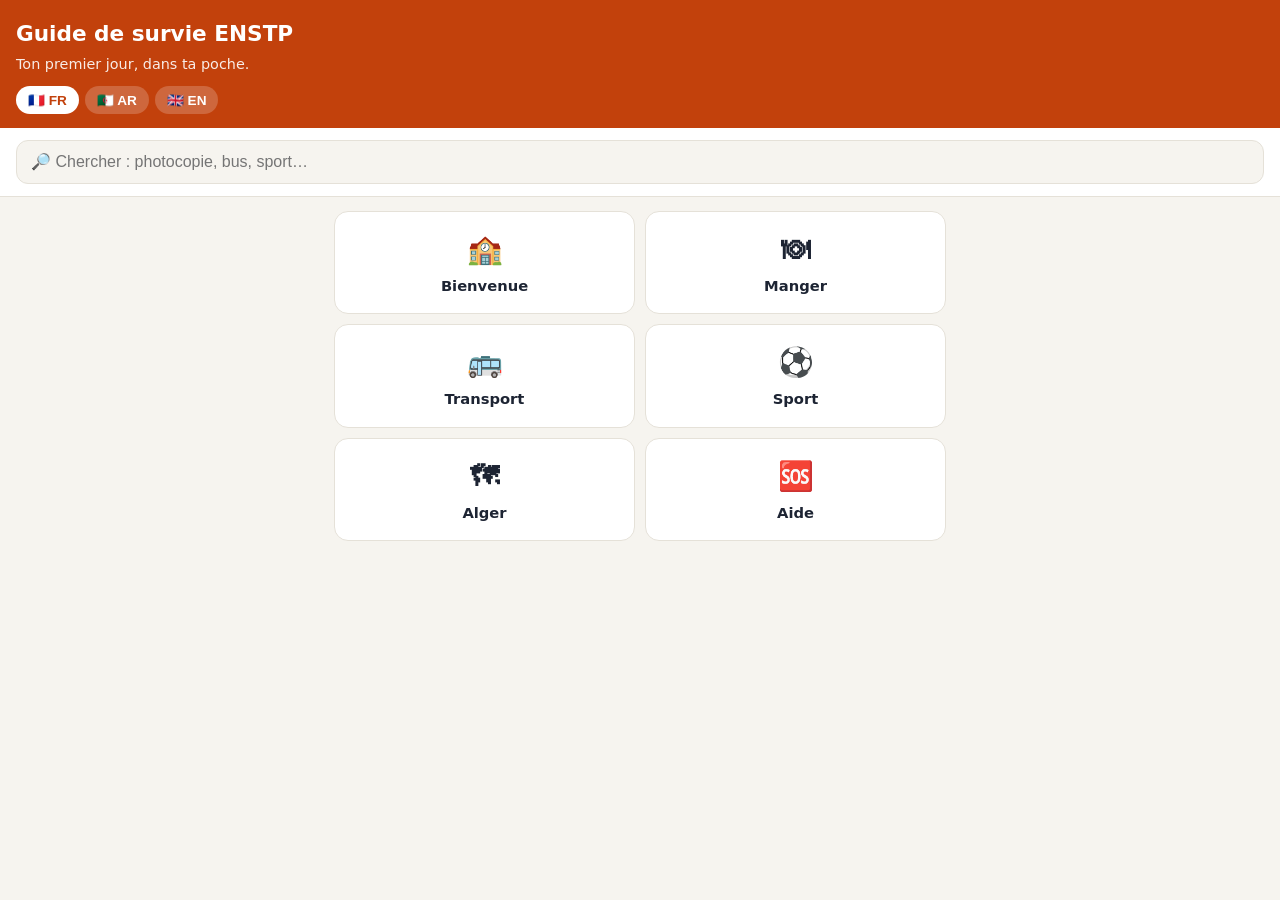
==== index.html @ 5209cc46 "Create index.html" ====
<!DOCTYPE html>
<html lang="fr" dir="ltr">
<head>
<meta charset="utf-8">
<meta name="viewport" content="width=device-width,initial-scale=1">
<title>Guide de survie ENSTP</title>
<style>
:root{--bg:#f6f4ef;--card:#fff;--ink:#1d2433;--mut:#667085;--acc:#c2410c;--line:#e5e1d8}
@media(prefers-color-scheme:dark){:root{--bg:#14171f;--card:#1f2430;--ink:#eef0f5;--mut:#9aa3b5;--acc:#fb923c;--line:#2d3342}}
*{box-sizing:border-box}
body{margin:0;background:var(--bg);color:var(--ink);font:16px/1.5 system-ui,-apple-system,"Segoe UI",Roboto,sans-serif}
header{background:var(--acc);color:#fff;padding:18px 16px 14px}
header h1{margin:0;font-size:1.35rem}
header p{margin:4px 0 0;opacity:.9;font-size:.9rem}
.langs{display:flex;gap:6px;margin-top:10px}
.langs button{background:rgba(255,255,255,.2);color:#fff;border:0;padding:6px 12px;border-radius:20px;font-size:.85rem;cursor:pointer;font-weight:600}
.langs button.on{background:#fff;color:var(--acc)}
.search{padding:12px 16px;background:var(--card);border-bottom:1px solid var(--line)}
.search input{width:100%;padding:12px 14px;border:1px solid var(--line);border-radius:12px;background:var(--bg);color:var(--ink);font-size:1rem;outline:none}
main{max-width:640px;margin:0 auto;padding:14px}
.grid{display:grid;grid-template-columns:1fr 1fr;gap:10px}
.tile{background:var(--card);border:1px solid var(--line);border-radius:14px;padding:16px 10px;text-align:center;cursor:pointer;font-size:.92rem;font-weight:600;color:var(--ink);text-decoration:none}
.tile b{display:block;font-size:1.8rem;margin-bottom:4px}
.card{background:var(--card);border:1px solid var(--line);border-radius:14px;padding:14px;margin:10px 0}
.card h3{margin:0 0 6px;font-size:1.02rem}
.card p{margin:2px 0;color:var(--mut);font-size:.93rem}
.btn{display:inline-block;margin-top:8px;padding:8px 14px;background:var(--acc);color:#fff;border-radius:20px;text-decoration:none;font-size:.9rem;border:0;cursor:pointer}
.back{background:none;border:0;color:var(--acc);font-size:1rem;padding:6px 0;cursor:pointer;font-weight:600}
h2{margin:6px 0}
.empty{text-align:center;padding:40px 20px;color:var(--mut)}
.empty b{display:block;font-size:2.5rem;margin-bottom:10px}
</style>
</head>
<body>
<header>
  <h1 id="siteName">Guide de survie ENSTP</h1>
  <p id="tagline">Ton premier jour, dans ta poche.</p>
  <div class="langs">
    <button onclick="setLang('fr')" id="btn-fr">🇫🇷 FR</button>
    <button onclick="setLang('ar')" id="btn-ar">🇩🇿 AR</button>
    <button onclick="setLang('en')" id="btn-en">🇬🇧 EN</button>
  </div>
</header>
<div class="search">
  <input id="q" placeholder="🔎 Chercher..." oninput="doSearch(this.value)">
</div>
<main id="app"></main>
<script src="data.js"></script>
<script>
let LANG = localStorage.getItem('lang') || CONFIG.defaultLang;
let CURRENT_SECTION = null;
const T = {
  fr: { search: "🔎 Chercher : photocopie, bus, sport…", back: "← Retour", noResult: "Aucun résultat", tryOther: "Essayez un autre mot", viewMap: "📍 Voir sur Maps" },
  ar: { search: "🔎 ابحث: تصوير، حافلة، رياضة…", back: "→ رجوع", noResult: "لا توجد نتائج", tryOther: "جرّب كلمة أخرى", viewMap: "📍 عرض على الخريطة" },
  en: { search: "🔎 Search: photocopy, bus, sport…", back: "← Back", noResult: "No results", tryOther: "Try another word", viewMap: "📍 View on Maps" }
};
function setLang(l) {
  LANG = l;
  localStorage.setItem('lang', l);
  document.documentElement.lang = l;
  document.documentElement.dir = (l === 'ar') ? 'rtl' : 'ltr';
  document.getElementById('siteName').textContent = CONFIG.siteName[l];
  document.getElementById('tagline').textContent = CONFIG.tagline[l];
  document.getElementById('q').placeholder = T[l].search;
  document.querySelectorAll('.langs button').forEach(b => b.classList.remove('on'));
  document.getElementById('btn-' + l).classList.add('on');
  if (CURRENT_SECTION) { renderSection(CURRENT_SECTION); } else { renderHome(); }
}
function renderHome() {
  CURRENT_SECTION = null;
  const app = document.getElementById('app');
  app.innerHTML = '<div class="grid" id="grid"></div>';
  const grid = document.getElementById('grid');
  SECTIONS.forEach(s => {
    const a = document.createElement('a');
    a.className = 'tile';
    a.href = '#' + s.id;
    a.innerHTML = '<b>' + s.icon + '</b>' + s.title[LANG];
    a.onclick = (e) => { e.preventDefault(); openSection(s.id); };
    grid.appendChild(a);
  });
}
function openSection(id) {
  const s = SECTIONS.find(x => x.id === id);
  if (!s) return;
  CURRENT_SECTION = id;
  renderSection(id);
}
function renderSection(id) {
  const s = SECTIONS.find(x => x.id === id);
  if (!s) return;
  const app = document.getElementById('app');
  let html = '<button class="back" onclick="renderHome()">' + T[LANG].back + '</button>';
  html += '<h2>' + s.icon + ' ' + s.title[LANG] + '</h2>';
  html += '<p>' + s.intro[LANG] + '</p>';
  s.items.forEach(item => {
    html += '<div class="card">';
    html += '<h3>' + item.title[LANG] + '</h3>';
    if (item.desc) html += '<p>' + item.desc[LANG] + '</p>';
    if (item.map) {
      const url = "https://www.google.com/maps/search/?api=1&query=" + encodeURIComponent(item.map);
      html += '<a class="btn" target="_blank" rel="noopener" href="' + url + '">' + T[LANG].viewMap + '</a>';
    }
    html += '</div>';
  });
  app.innerHTML = html;
  window.scrollTo(0, 0);
}
function doSearch(q) {
  q = q.trim().toLowerCase();
  if (!q) { renderHome(); return; }
  const results = [];
  SECTIONS.forEach(s => {
    s.items.forEach(item => {
      const text = (item.title.fr + ' ' + item.title.ar + ' ' + item.title.en + ' ' + (item.desc ? item.desc.fr + ' ' + item.desc.ar + ' ' + item.desc.en : '')).toLowerCase();
      if (text.includes(q)) results.push({ section: s, item: item });
    });
  });
  const app = document.getElementById('app');
  if (results.length === 0) {
    app.innerHTML = '<div class="empty"><b>🔍</b>' + T[LANG].noResult + '<br><small>' + T[LANG].tryOther + '</small></div>';
    return;
  }
  let html = '<h2>🔍 ' + results.length + '</h2>';
  results.forEach(r => {
    html += '<div class="card">';
    html += '<h3>' + r.section.icon + ' ' + r.item.title[LANG] + '</h3>';
    if (r.item.desc) html += '<p>' + r.item.desc[LANG] + '</p>';
    if (r.item.map) {
      const url = "https://www.google.com/maps/search/?api=1&query=" + encodeURIComponent(r.item.map);
      html += '<a class="btn" target="_blank" rel="noopener" href="' + url + '">' + T[LANG].viewMap + '</a>';
    }
    html += '</div>';
  });
  app.innerHTML = html;
}
setLang(LANG);
</script>
</body>
</html>
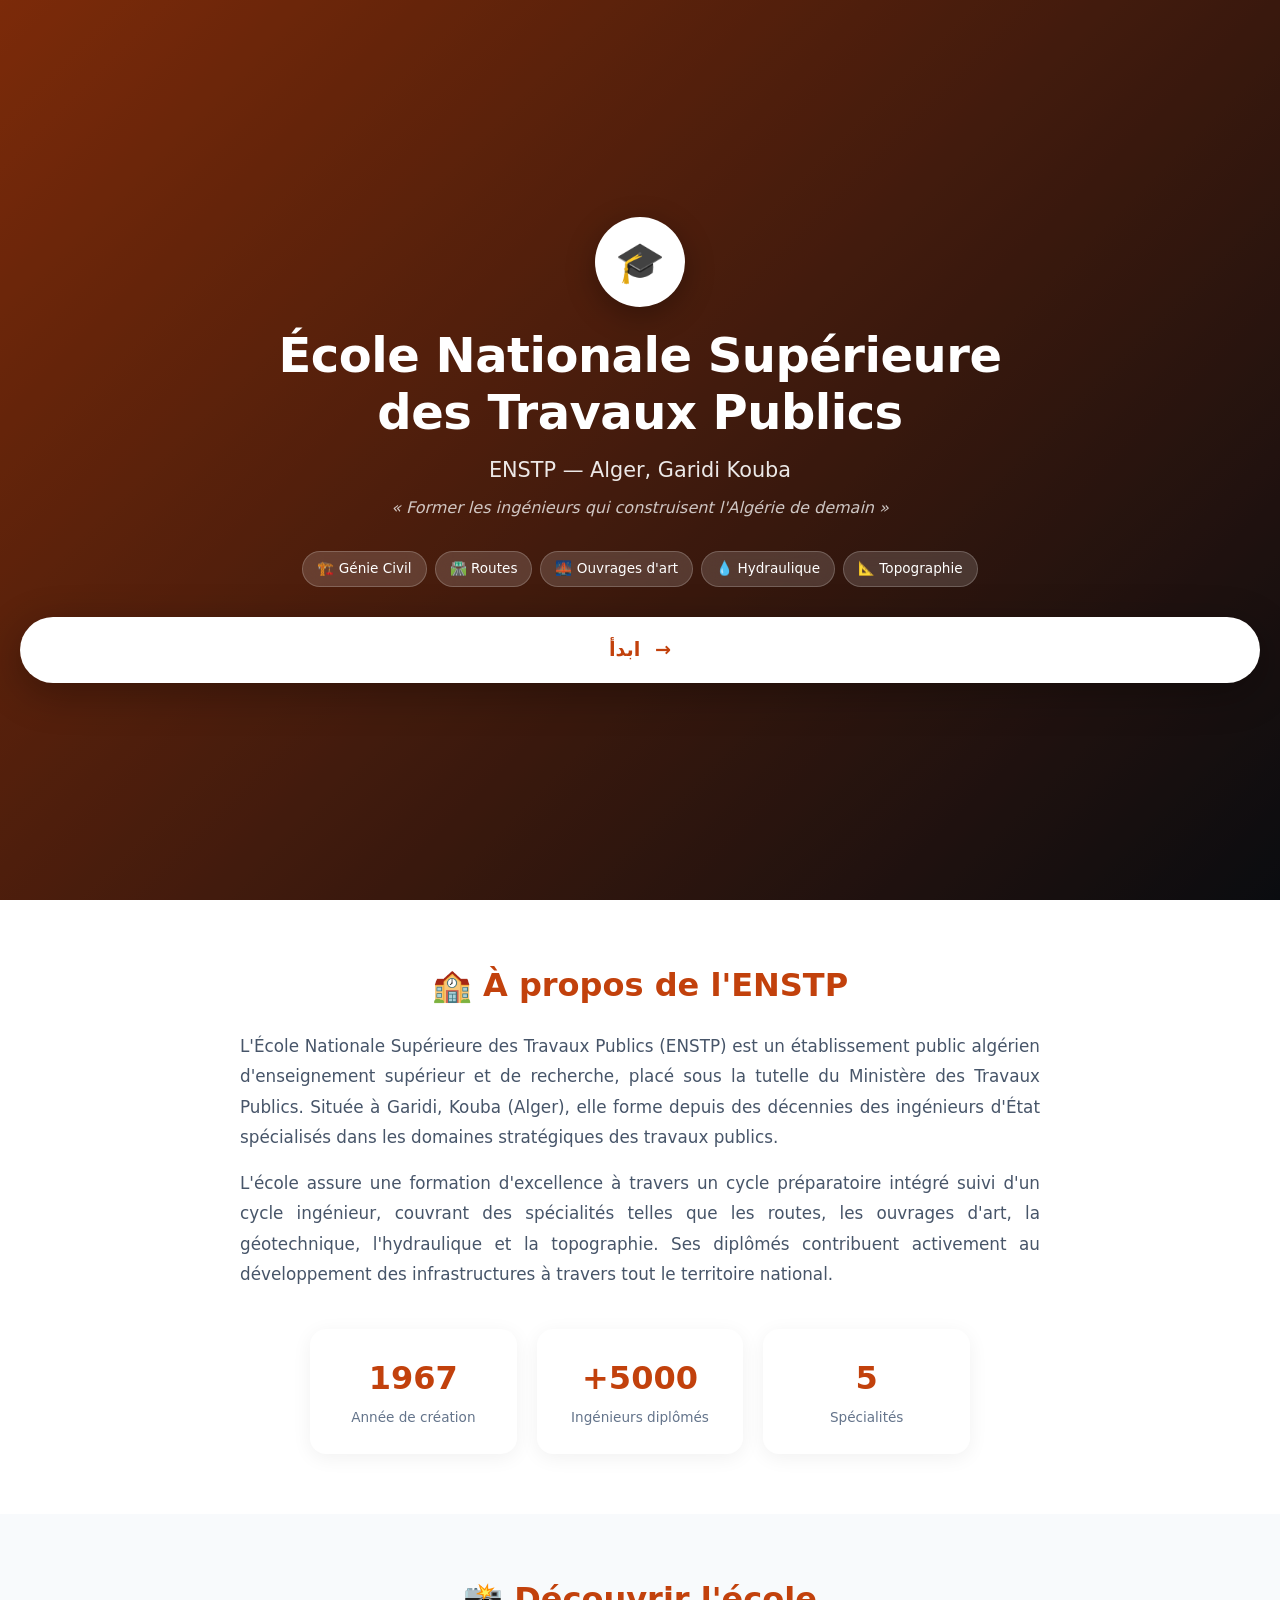
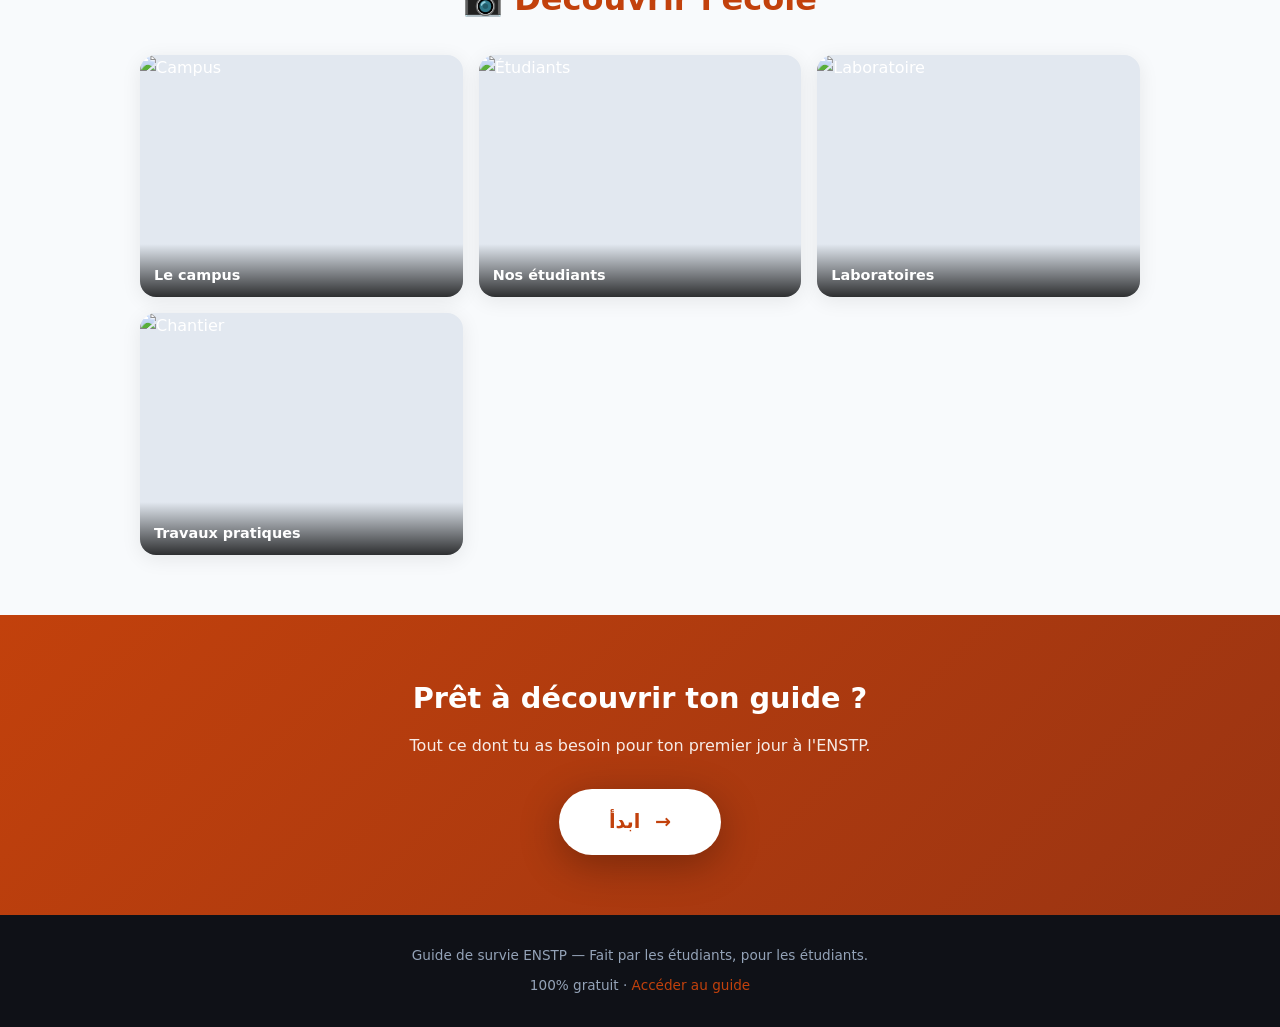
==== commit 1e667415: "add landing page" ====
--- a/index.html
+++ b/index.html
@@ -1,140 +1,161 @@
 <!DOCTYPE html>
-<html lang="fr" dir="ltr">
+<html lang="fr">
 <head>
 <meta charset="utf-8">
 <meta name="viewport" content="width=device-width,initial-scale=1">
-<title>Guide de survie ENSTP</title>
+<title>ENSTP — Guide de survie</title>
 <style>
-:root{--bg:#f6f4ef;--card:#fff;--ink:#1d2433;--mut:#667085;--acc:#c2410c;--line:#e5e1d8}
-@media(prefers-color-scheme:dark){:root{--bg:#14171f;--card:#1f2430;--ink:#eef0f5;--mut:#9aa3b5;--acc:#fb923c;--line:#2d3342}}
-*{box-sizing:border-box}
-body{margin:0;background:var(--bg);color:var(--ink);font:16px/1.5 system-ui,-apple-system,"Segoe UI",Roboto,sans-serif}
-header{background:var(--acc);color:#fff;padding:18px 16px 14px}
-header h1{margin:0;font-size:1.35rem}
-header p{margin:4px 0 0;opacity:.9;font-size:.9rem}
-.langs{display:flex;gap:6px;margin-top:10px}
-.langs button{background:rgba(255,255,255,.2);color:#fff;border:0;padding:6px 12px;border-radius:20px;font-size:.85rem;cursor:pointer;font-weight:600}
-.langs button.on{background:#fff;color:var(--acc)}
-.search{padding:12px 16px;background:var(--card);border-bottom:1px solid var(--line)}
-.search input{width:100%;padding:12px 14px;border:1px solid var(--line);border-radius:12px;background:var(--bg);color:var(--ink);font-size:1rem;outline:none}
-main{max-width:640px;margin:0 auto;padding:14px}
-.grid{display:grid;grid-template-columns:1fr 1fr;gap:10px}
-.tile{background:var(--card);border:1px solid var(--line);border-radius:14px;padding:16px 10px;text-align:center;cursor:pointer;font-size:.92rem;font-weight:600;color:var(--ink);text-decoration:none}
-.tile b{display:block;font-size:1.8rem;margin-bottom:4px}
-.card{background:var(--card);border:1px solid var(--line);border-radius:14px;padding:14px;margin:10px 0}
-.card h3{margin:0 0 6px;font-size:1.02rem}
-.card p{margin:2px 0;color:var(--mut);font-size:.93rem}
-.btn{display:inline-block;margin-top:8px;padding:8px 14px;background:var(--acc);color:#fff;border-radius:20px;text-decoration:none;font-size:.9rem;border:0;cursor:pointer}
-.back{background:none;border:0;color:var(--acc);font-size:1rem;padding:6px 0;cursor:pointer;font-weight:600}
-h2{margin:6px 0}
-.empty{text-align:center;padding:40px 20px;color:var(--mut)}
-.empty b{display:block;font-size:2.5rem;margin-bottom:10px}
+:root{--acc:#c2410c;--acc2:#9a3412;--bg:#0f1117;--ink:#fff;--mut:#cbd5e1}
+*{box-sizing:border-box;margin:0;padding:0}
+body{font:16px/1.6 system-ui,-apple-system,"Segoe UI",Roboto,sans-serif;background:var(--bg);color:var(--ink);overflow-x:hidden}
+
+/* Hero section */
+.hero{position:relative;min-height:100vh;display:flex;flex-direction:column;justify-content:center;padding:40px 20px;text-align:center;
+background:linear-gradient(135deg,rgba(194,65,12,.9),rgba(15,17,23,.95)),url('https://images.unsplash.com/photo-1562774053-701939374585?w=1200&q=80');
+background-size:cover;background-position:center;background-attachment:fixed}
+.hero::after{content:"";position:absolute;inset:0;background:rgba(0,0,0,.3);z-index:0}
+.hero>*{position:relative;z-index:1}
+
+.logo{width:90px;height:90px;margin:0 auto 20px;background:#fff;border-radius:50%;display:flex;align-items:center;justify-content:center;font-size:2.5rem;box-shadow:0 8px 30px rgba(0,0,0,.3)}
+h1{font-size:clamp(1.8rem,6vw,3rem);font-weight:800;margin-bottom:12px;line-height:1.2;letter-spacing:-.5px}
+.subtitle{font-size:clamp(1rem,3.5vw,1.3rem);opacity:.9;margin-bottom:8px;font-weight:300}
+.tagline{font-size:1rem;opacity:.75;margin-bottom:30px;font-style:italic}
+
+.badges{display:flex;flex-wrap:wrap;gap:8px;justify-content:center;margin-bottom:30px}
+.badge{background:rgba(255,255,255,.15);backdrop-filter:blur(10px);border:1px solid rgba(255,255,255,.2);padding:6px 14px;border-radius:20px;font-size:.85rem}
+
+.start-btn{display:inline-block;background:#fff;color:var(--acc);padding:18px 50px;border-radius:50px;font-size:1.2rem;font-weight:800;text-decoration:none;box-shadow:0 10px 40px rgba(0,0,0,.3);transition:transform .2s,box-shadow .2s;border:0;cursor:pointer}
+.start-btn:hover{transform:translateY(-3px);box-shadow:0 15px 50px rgba(0,0,0,.4)}
+.start-btn:active{transform:translateY(0)}
+.start-btn span{display:inline-block;margin-left:8px;transition:transform .3s}
+.start-btn:hover span{transform:translateX(5px)}
+
+/* About section */
+.about{padding:60px 20px;background:#fff;color:#1d2433}
+.about-inner{max-width:800px;margin:0 auto}
+.about h2{font-size:clamp(1.4rem,4vw,2rem);color:var(--acc);margin-bottom:20px;text-align:center}
+.about p{font-size:1.05rem;line-height:1.8;color:#475569;margin-bottom:16px;text-align:justify}
+
+/* Gallery */
+.gallery{padding:60px 20px;background:#f8fafc}
+.gallery-inner{max-width:1000px;margin:0 auto}
+.gallery h2{font-size:clamp(1.4rem,4vw,2rem);color:var(--acc);margin-bottom:30px;text-align:center}
+.gallery-grid{display:grid;grid-template-columns:repeat(auto-fit,minmax(250px,1fr));gap:16px}
+.gallery-item{border-radius:16px;overflow:hidden;box-shadow:0 4px 20px rgba(0,0,0,.08);aspect-ratio:4/3;background:#e2e8f0;position:relative;transition:transform .3s}
+.gallery-item:hover{transform:scale(1.03)}
+.gallery-item img{width:100%;height:100%;object-fit:cover;display:block}
+.gallery-item .cap{position:absolute;bottom:0;left:0;right:0;background:linear-gradient(transparent,rgba(0,0,0,.8));color:#fff;padding:20px 14px 10px;font-size:.9rem;font-weight:600}
+
+/* Stats */
+.stats{display:grid;grid-template-columns:repeat(3,1fr);gap:20px;max-width:700px;margin:40px auto 0;padding:0 20px}
+.stat{text-align:center;background:#fff;padding:24px 12px;border-radius:16px;box-shadow:0 4px 20px rgba(0,0,0,.06)}
+.stat b{display:block;font-size:2rem;color:var(--acc);font-weight:800}
+.stat span{font-size:.85rem;color:#64748b}
+
+/* Final CTA */
+.final-cta{background:linear-gradient(135deg,var(--acc),var(--acc2));padding:60px 20px;text-align:center;color:#fff}
+.final-cta h2{font-size:clamp(1.3rem,4vw,1.8rem);margin-bottom:12px}
+.final-cta p{opacity:.9;margin-bottom:30px}
+
+/* Footer */
+footer{background:#0f1117;color:#94a3b8;text-align:center;padding:30px 20px;font-size:.85rem}
+footer a{color:var(--acc);text-decoration:none}
+
+@media(max-width:600px){
+  .hero{background-attachment:scroll}
+  .stats{grid-template-columns:1fr}
+  .start-btn{padding:16px 40px;font-size:1.1rem}
+}
 </style>
 </head>
 <body>
-<header>
-  <h1 id="siteName">Guide de survie ENSTP</h1>
-  <p id="tagline">Ton premier jour, dans ta poche.</p>
-  <div class="langs">
-    <button onclick="setLang('fr')" id="btn-fr">🇫🇷 FR</button>
-    <button onclick="setLang('ar')" id="btn-ar">🇩🇿 AR</button>
-    <button onclick="setLang('en')" id="btn-en">🇬🇧 EN</button>
+
+<!-- ============ HERO ============ -->
+<section class="hero">
+  <div class="logo">🎓</div>
+  <h1>École Nationale Supérieure<br>des Travaux Publics</h1>
+  <p class="subtitle">ENSTP — Alger, Garidi Kouba</p>
+  <p class="tagline">« Former les ingénieurs qui construisent l'Algérie de demain »</p>
+
+  <div class="badges">
+    <span class="badge">🏗️ Génie Civil</span>
+    <span class="badge">🛣️ Routes</span>
+    <span class="badge">🌉 Ouvrages d'art</span>
+    <span class="badge">💧 Hydraulique</span>
+    <span class="badge">📐 Topographie</span>
   </div>
-</header>
-<div class="search">
-  <input id="q" placeholder="🔎 Chercher..." oninput="doSearch(this.value)">
-</div>
-<main id="app"></main>
-<script src="data.js"></script>
-<script>
-let LANG = localStorage.getItem('lang') || CONFIG.defaultLang;
-let CURRENT_SECTION = null;
-const T = {
-  fr: { search: "🔎 Chercher : photocopie, bus, sport…", back: "← Retour", noResult: "Aucun résultat", tryOther: "Essayez un autre mot", viewMap: "📍 Voir sur Maps" },
-  ar: { search: "🔎 ابحث: تصوير، حافلة، رياضة…", back: "→ رجوع", noResult: "لا توجد نتائج", tryOther: "جرّب كلمة أخرى", viewMap: "📍 عرض على الخريطة" },
-  en: { search: "🔎 Search: photocopy, bus, sport…", back: "← Back", noResult: "No results", tryOther: "Try another word", viewMap: "📍 View on Maps" }
-};
-function setLang(l) {
-  LANG = l;
-  localStorage.setItem('lang', l);
-  document.documentElement.lang = l;
-  document.documentElement.dir = (l === 'ar') ? 'rtl' : 'ltr';
-  document.getElementById('siteName').textContent = CONFIG.siteName[l];
-  document.getElementById('tagline').textContent = CONFIG.tagline[l];
-  document.getElementById('q').placeholder = T[l].search;
-  document.querySelectorAll('.langs button').forEach(b => b.classList.remove('on'));
-  document.getElementById('btn-' + l).classList.add('on');
-  if (CURRENT_SECTION) { renderSection(CURRENT_SECTION); } else { renderHome(); }
-}
-function renderHome() {
-  CURRENT_SECTION = null;
-  const app = document.getElementById('app');
-  app.innerHTML = '<div class="grid" id="grid"></div>';
-  const grid = document.getElementById('grid');
-  SECTIONS.forEach(s => {
-    const a = document.createElement('a');
-    a.className = 'tile';
-    a.href = '#' + s.id;
-    a.innerHTML = '<b>' + s.icon + '</b>' + s.title[LANG];
-    a.onclick = (e) => { e.preventDefault(); openSection(s.id); };
-    grid.appendChild(a);
-  });
-}
-function openSection(id) {
-  const s = SECTIONS.find(x => x.id === id);
-  if (!s) return;
-  CURRENT_SECTION = id;
-  renderSection(id);
-}
-function renderSection(id) {
-  const s = SECTIONS.find(x => x.id === id);
-  if (!s) return;
-  const app = document.getElementById('app');
-  let html = '<button class="back" onclick="renderHome()">' + T[LANG].back + '</button>';
-  html += '<h2>' + s.icon + ' ' + s.title[LANG] + '</h2>';
-  html += '<p>' + s.intro[LANG] + '</p>';
-  s.items.forEach(item => {
-    html += '<div class="card">';
-    html += '<h3>' + item.title[LANG] + '</h3>';
-    if (item.desc) html += '<p>' + item.desc[LANG] + '</p>';
-    if (item.map) {
-      const url = "https://www.google.com/maps/search/?api=1&query=" + encodeURIComponent(item.map);
-      html += '<a class="btn" target="_blank" rel="noopener" href="' + url + '">' + T[LANG].viewMap + '</a>';
-    }
-    html += '</div>';
-  });
-  app.innerHTML = html;
-  window.scrollTo(0, 0);
-}
-function doSearch(q) {
-  q = q.trim().toLowerCase();
-  if (!q) { renderHome(); return; }
-  const results = [];
-  SECTIONS.forEach(s => {
-    s.items.forEach(item => {
-      const text = (item.title.fr + ' ' + item.title.ar + ' ' + item.title.en + ' ' + (item.desc ? item.desc.fr + ' ' + item.desc.ar + ' ' + item.desc.en : '')).toLowerCase();
-      if (text.includes(q)) results.push({ section: s, item: item });
-    });
-  });
-  const app = document.getElementById('app');
-  if (results.length === 0) {
-    app.innerHTML = '<div class="empty"><b>🔍</b>' + T[LANG].noResult + '<br><small>' + T[LANG].tryOther + '</small></div>';
-    return;
-  }
-  let html = '<h2>🔍 ' + results.length + '</h2>';
-  results.forEach(r => {
-    html += '<div class="card">';
-    html += '<h3>' + r.section.icon + ' ' + r.item.title[LANG] + '</h3>';
-    if (r.item.desc) html += '<p>' + r.item.desc[LANG] + '</p>';
-    if (r.item.map) {
-      const url = "https://www.google.com/maps/search/?api=1&query=" + encodeURIComponent(r.item.map);
-      html += '<a class="btn" target="_blank" rel="noopener" href="' + url + '">' + T[LANG].viewMap + '</a>';
-    }
-    html += '</div>';
-  });
-  app.innerHTML = html;
-}
-setLang(LANG);
-</script>
+
+  <a href="guide.html" class="start-btn">
+    ابدأ <span>→</span>
+  </a>
+</section>
+
+<!-- ============ ABOUT ============ -->
+<section class="about">
+  <div class="about-inner">
+    <h2>🏫 À propos de l'ENSTP</h2>
+    <p>
+      L'École Nationale Supérieure des Travaux Publics (ENSTP) est un établissement
+      public algérien d'enseignement supérieur et de recherche, placé sous la tutelle
+      du Ministère des Travaux Publics. Située à Garidi, Kouba (Alger), elle forme
+      depuis des décennies des ingénieurs d'État spécialisés dans les domaines
+      stratégiques des travaux publics.
+    </p>
+    <p>
+      L'école assure une formation d'excellence à travers un cycle préparatoire intégré
+      suivi d'un cycle ingénieur, couvrant des spécialités telles que les routes,
+      les ouvrages d'art, la géotechnique, l'hydraulique et la topographie.
+      Ses diplômés contribuent activement au développement des infrastructures
+      à travers tout le territoire national.
+    </p>
+  </div>
+
+  <div class="stats">
+    <div class="stat"><b>1967</b><span>Année de création</span></div>
+    <div class="stat"><b>+5000</b><span>Ingénieurs diplômés</span></div>
+    <div class="stat"><b>5</b><span>Spécialités</span></div>
+  </div>
+</section>
+
+<!-- ============ GALLERY ============ -->
+<section class="gallery">
+  <div class="gallery-inner">
+    <h2>📸 Découvrir l'école</h2>
+    <div class="gallery-grid">
+      <div class="gallery-item">
+        <img src="https://images.unsplash.com/photo-1562774053-701939374585?w=600&q=80" alt="Campus">
+        <div class="cap">Le campus</div>
+      </div>
+      <div class="gallery-item">
+        <img src="https://images.unsplash.com/photo-1523050854058-8df90110c9f1?w=600&q=80" alt="Étudiants">
+        <div class="cap">Nos étudiants</div>
+      </div>
+      <div class="gallery-item">
+        <img src="https://images.unsplash.com/photo-1581092918056-0c4c3acd3789?w=600&q=80" alt="Laboratoire">
+        <div class="cap">Laboratoires</div>
+      </div>
+      <div class="gallery-item">
+        <img src="https://images.unsplash.com/photo-1541888946425-d81bb19240f5?w=600&q=80" alt="Chantier">
+        <div class="cap">Travaux pratiques</div>
+      </div>
+    </div>
+  </div>
+</section>
+
+<!-- ============ FINAL CTA ============ -->
+<section class="final-cta">
+  <h2>Prêt à découvrir ton guide ?</h2>
+  <p>Tout ce dont tu as besoin pour ton premier jour à l'ENSTP.</p>
+  <a href="guide.html" class="start-btn">
+    ابدأ <span>→</span>
+  </a>
+</section>
+
+<!-- ============ FOOTER ============ -->
+<footer>
+  <p>Guide de survie ENSTP — Fait par les étudiants, pour les étudiants.</p>
+  <p style="margin-top:8px">100% gratuit · <a href="guide.html">Accéder au guide</a></p>
+</footer>
+
 </body>
 </html>
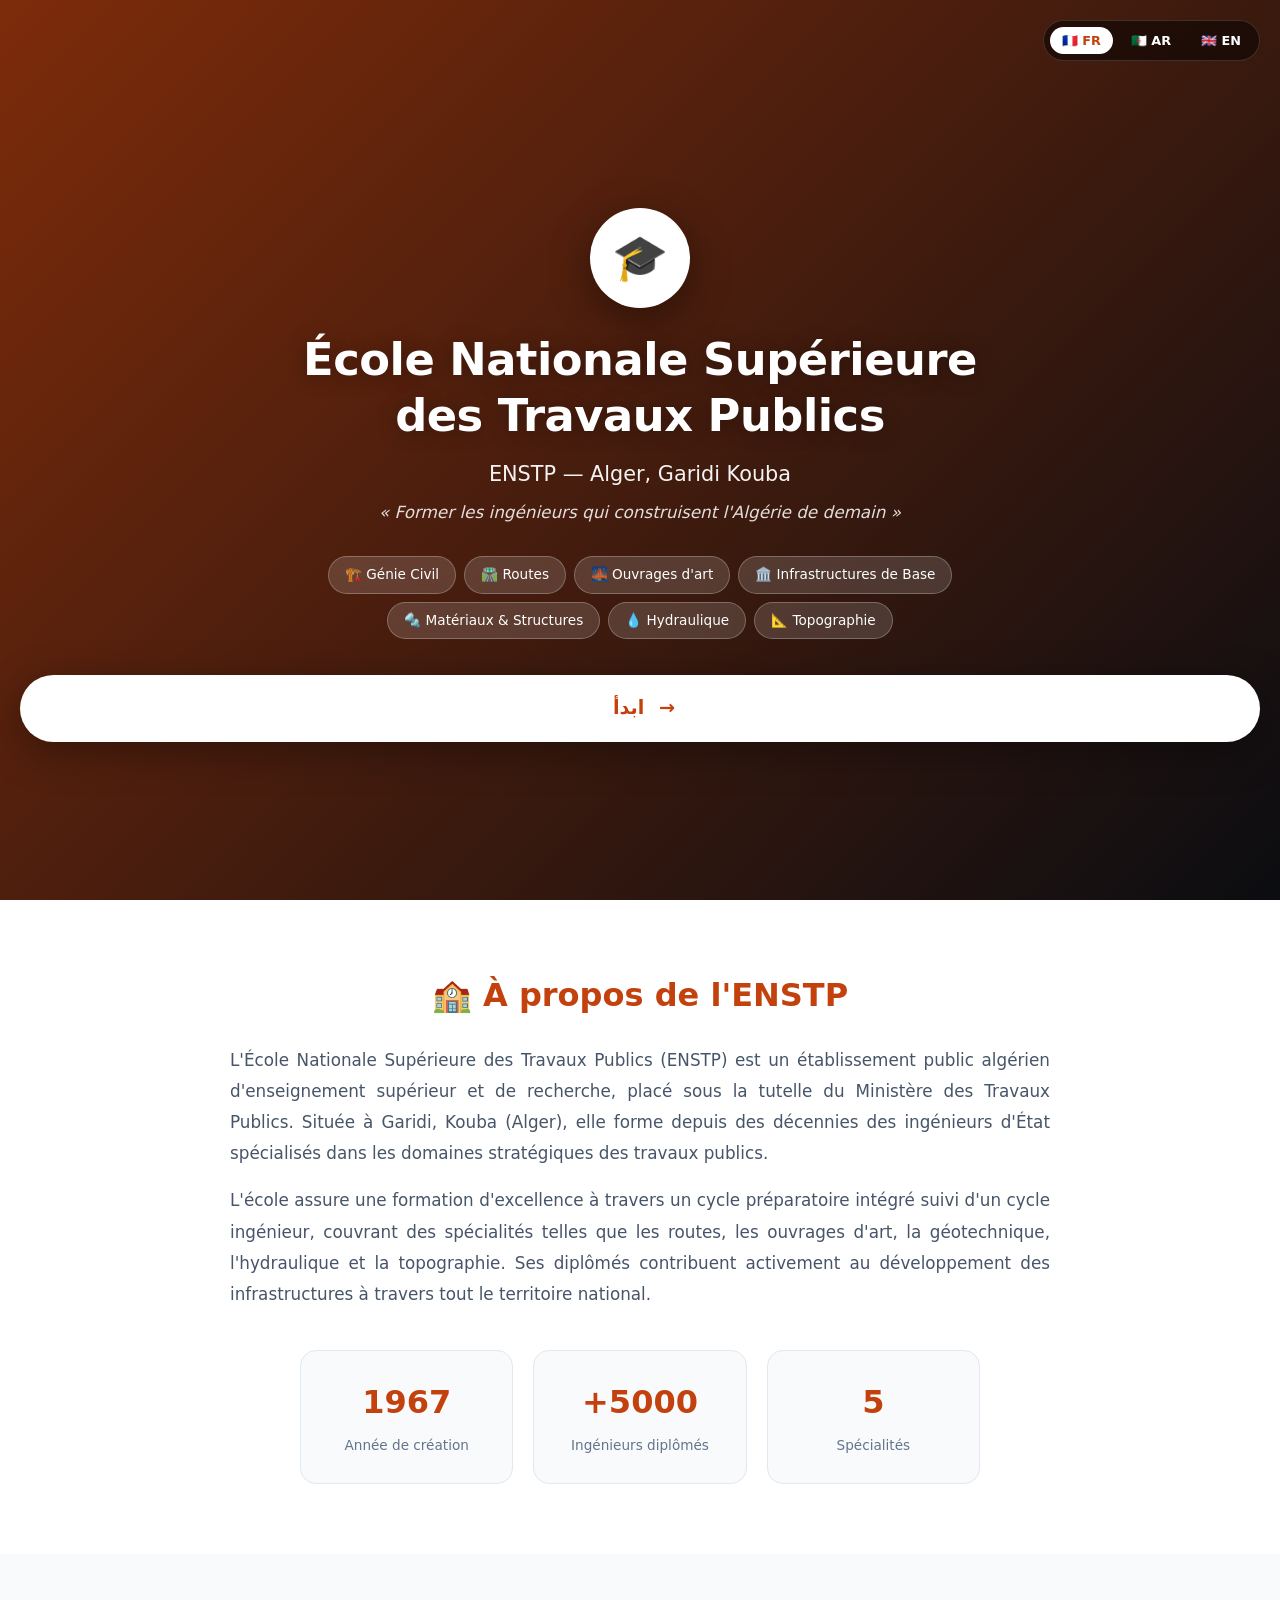
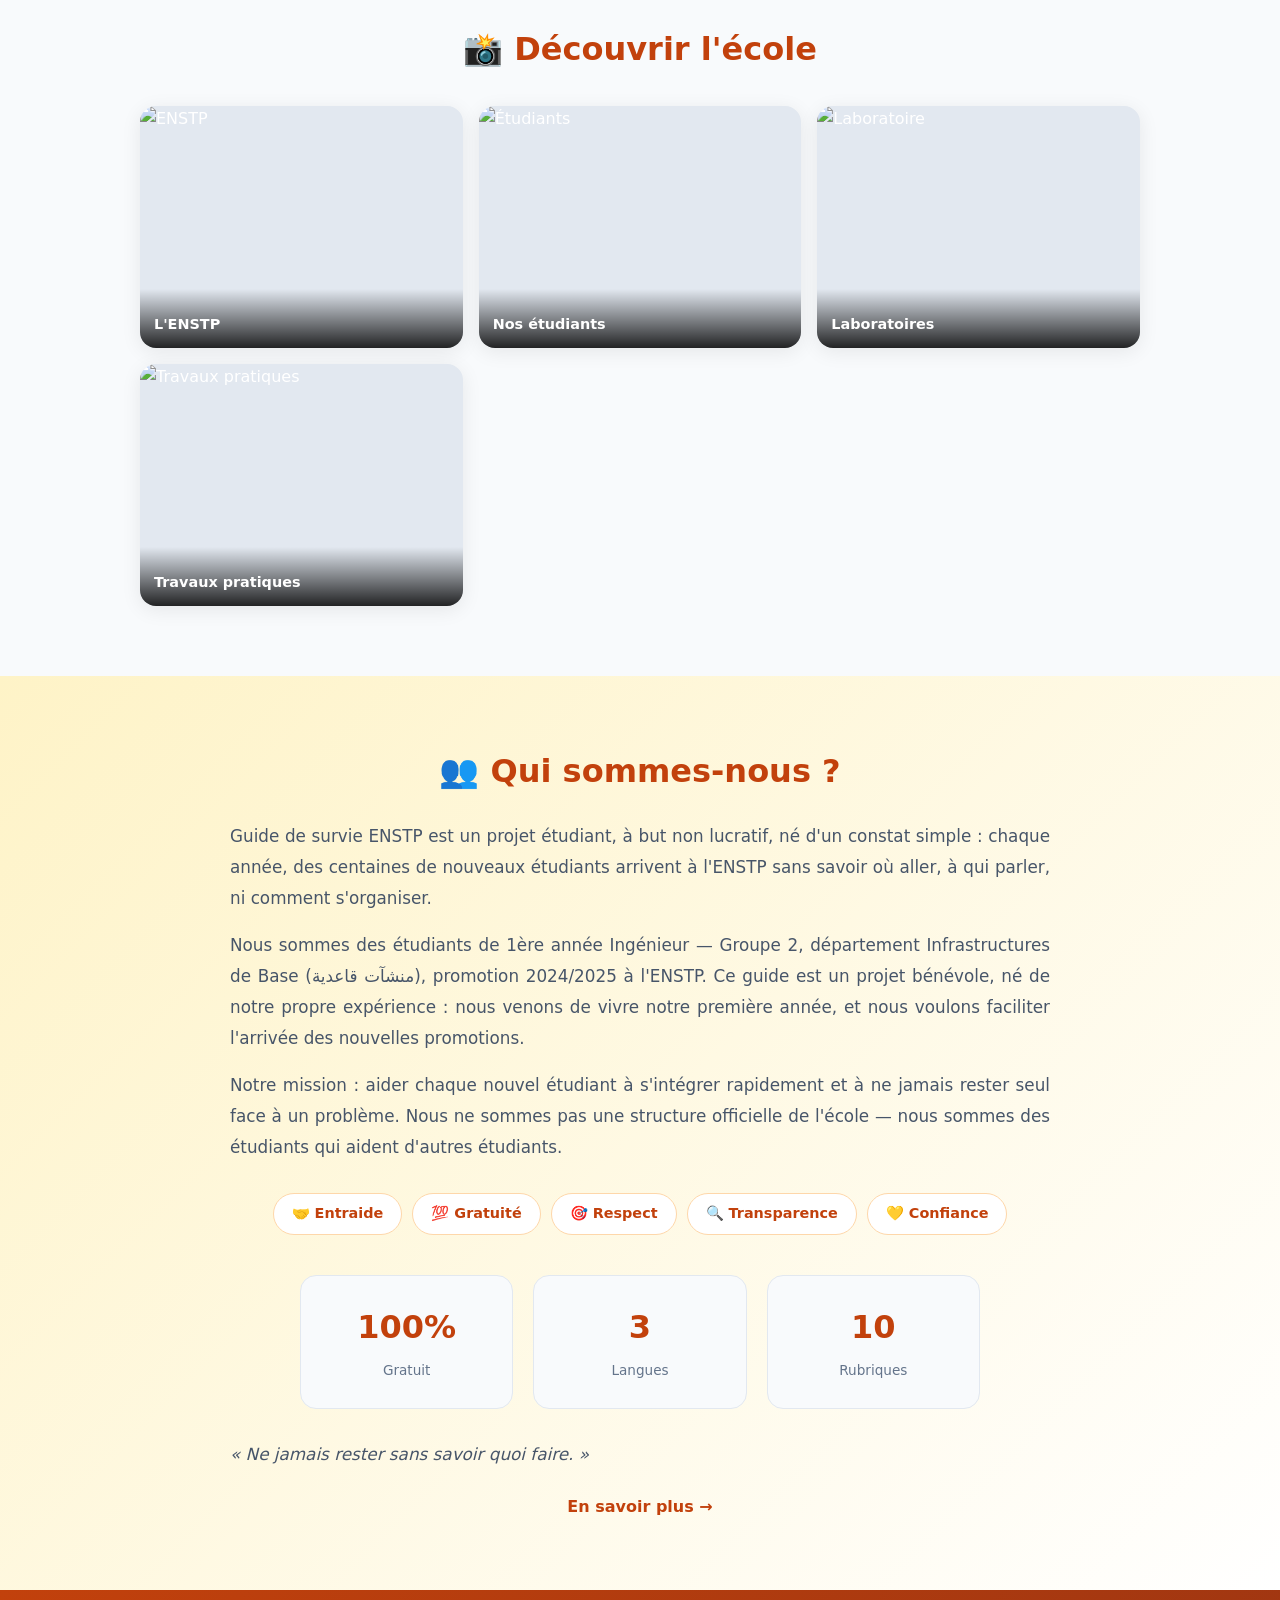
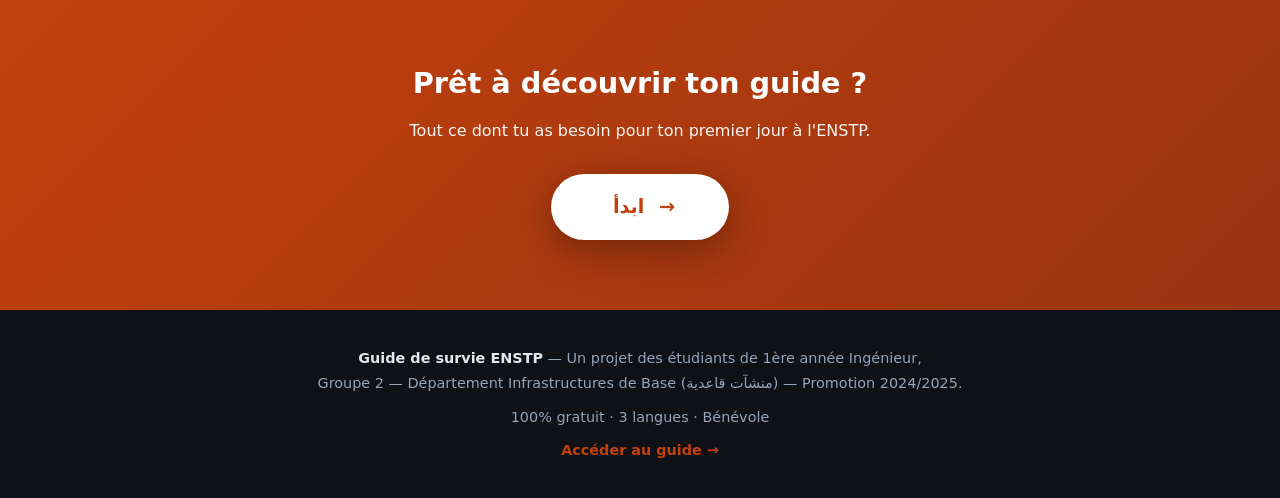
==== commit dd15ce7e: "Update index.html" ====
--- a/index.html
+++ b/index.html
@@ -1,3 +1,4 @@
+
 <!DOCTYPE html>
 <html lang="fr">
 <head>
@@ -5,157 +6,259 @@
 <meta name="viewport" content="width=device-width,initial-scale=1">
 <title>ENSTP — Guide de survie</title>
 <style>
-:root{--acc:#c2410c;--acc2:#9a3412;--bg:#0f1117;--ink:#fff;--mut:#cbd5e1}
+:root{--acc:#c2410c;--acc2:#9a3412;--bg:#0f1117;--ink:#fff}
 *{box-sizing:border-box;margin:0;padding:0}
 body{font:16px/1.6 system-ui,-apple-system,"Segoe UI",Roboto,sans-serif;background:var(--bg);color:var(--ink);overflow-x:hidden}
-
-/* Hero section */
-.hero{position:relative;min-height:100vh;display:flex;flex-direction:column;justify-content:center;padding:40px 20px;text-align:center;
-background:linear-gradient(135deg,rgba(194,65,12,.9),rgba(15,17,23,.95)),url('https://images.unsplash.com/photo-1562774053-701939374585?w=1200&q=80');
-background-size:cover;background-position:center;background-attachment:fixed}
-.hero::after{content:"";position:absolute;inset:0;background:rgba(0,0,0,.3);z-index:0}
+.lang-switch{position:fixed;top:20px;right:20px;z-index:100;display:flex;gap:6px;background:rgba(0,0,0,.5);backdrop-filter:blur(12px);padding:6px;border-radius:30px;border:1px solid rgba(255,255,255,.15)}
+.lang-switch button{background:transparent;color:#fff;border:0;padding:6px 12px;border-radius:20px;font-size:.8rem;cursor:pointer;font-weight:600;transition:all .2s;font-family:inherit}
+.lang-switch button:hover{background:rgba(255,255,255,.15)}
+.lang-switch button.on{background:#fff;color:var(--acc)}
+.hero{position:relative;min-height:100vh;display:flex;flex-direction:column;justify-content:center;padding:90px 20px 40px;text-align:center;background:linear-gradient(135deg,rgba(194,65,12,.85),rgba(15,17,23,.92)),url('https://images.unsplash.com/photo-1562774053-701939374585?w=1600&q=80');background-size:cover;background-position:center;background-attachment:fixed}
+.hero::after{content:"";position:absolute;inset:0;background:rgba(0,0,0,.25);z-index:0}
 .hero>*{position:relative;z-index:1}
-
-.logo{width:90px;height:90px;margin:0 auto 20px;background:#fff;border-radius:50%;display:flex;align-items:center;justify-content:center;font-size:2.5rem;box-shadow:0 8px 30px rgba(0,0,0,.3)}
-h1{font-size:clamp(1.8rem,6vw,3rem);font-weight:800;margin-bottom:12px;line-height:1.2;letter-spacing:-.5px}
-.subtitle{font-size:clamp(1rem,3.5vw,1.3rem);opacity:.9;margin-bottom:8px;font-weight:300}
-.tagline{font-size:1rem;opacity:.75;margin-bottom:30px;font-style:italic}
-
-.badges{display:flex;flex-wrap:wrap;gap:8px;justify-content:center;margin-bottom:30px}
-.badge{background:rgba(255,255,255,.15);backdrop-filter:blur(10px);border:1px solid rgba(255,255,255,.2);padding:6px 14px;border-radius:20px;font-size:.85rem}
-
-.start-btn{display:inline-block;background:#fff;color:var(--acc);padding:18px 50px;border-radius:50px;font-size:1.2rem;font-weight:800;text-decoration:none;box-shadow:0 10px 40px rgba(0,0,0,.3);transition:transform .2s,box-shadow .2s;border:0;cursor:pointer}
-.start-btn:hover{transform:translateY(-3px);box-shadow:0 15px 50px rgba(0,0,0,.4)}
-.start-btn:active{transform:translateY(0)}
+.logo{width:100px;height:100px;margin:0 auto 24px;background:#fff;border-radius:50%;display:flex;align-items:center;justify-content:center;font-size:2.8rem;box-shadow:0 10px 40px rgba(0,0,0,.4)}
+h1{font-size:clamp(1.6rem,5.5vw,2.8rem);font-weight:800;margin-bottom:14px;line-height:1.25;letter-spacing:-.5px;text-shadow:0 2px 20px rgba(0,0,0,.3)}
+.subtitle{font-size:clamp(1rem,3.5vw,1.3rem);opacity:.95;margin-bottom:8px;font-weight:300}
+.tagline{font-size:clamp(.9rem,3vw,1.05rem);opacity:.85;margin-bottom:30px;font-style:italic;max-width:600px;margin-left:auto;margin-right:auto}
+.badges{display:flex;flex-wrap:wrap;gap:8px;justify-content:center;margin-bottom:36px;max-width:700px;margin-left:auto;margin-right:auto}
+.badge{background:rgba(255,255,255,.15);backdrop-filter:blur(10px);border:1px solid rgba(255,255,255,.25);padding:7px 16px;border-radius:20px;font-size:.85rem;font-weight:500}
+.start-btn{display:inline-block;background:#fff;color:var(--acc);padding:18px 54px;border-radius:50px;font-size:1.2rem;font-weight:800;text-decoration:none;box-shadow:0 10px 40px rgba(0,0,0,.35);transition:transform .2s,box-shadow .2s;border:0;cursor:pointer}
+.start-btn:hover{transform:translateY(-3px);box-shadow:0 15px 50px rgba(0,0,0,.5)}
 .start-btn span{display:inline-block;margin-left:8px;transition:transform .3s}
 .start-btn:hover span{transform:translateX(5px)}
-
-/* About section */
-.about{padding:60px 20px;background:#fff;color:#1d2433}
-.about-inner{max-width:800px;margin:0 auto}
-.about h2{font-size:clamp(1.4rem,4vw,2rem);color:var(--acc);margin-bottom:20px;text-align:center}
-.about p{font-size:1.05rem;line-height:1.8;color:#475569;margin-bottom:16px;text-align:justify}
-
-/* Gallery */
-.gallery{padding:60px 20px;background:#f8fafc}
+section{padding:70px 20px}
+.about{background:#fff;color:#1d2433}
+.about-inner{max-width:820px;margin:0 auto}
+.about h2{font-size:clamp(1.4rem,4vw,2rem);color:var(--acc);margin-bottom:24px;text-align:center}
+.about p{font-size:1.05rem;line-height:1.85;color:#475569;margin-bottom:16px;text-align:justify}
+.stats{display:grid;grid-template-columns:repeat(3,1fr);gap:20px;max-width:700px;margin:40px auto 0;padding:0 10px}
+.stat{text-align:center;background:#f8fafc;padding:26px 14px;border-radius:16px;border:1px solid #e2e8f0}
+.stat b{display:block;font-size:2rem;color:var(--acc);font-weight:800;margin-bottom:4px}
+.stat span{font-size:.85rem;color:#64748b;font-weight:500}
+.gallery{background:#f8fafc}
 .gallery-inner{max-width:1000px;margin:0 auto}
 .gallery h2{font-size:clamp(1.4rem,4vw,2rem);color:var(--acc);margin-bottom:30px;text-align:center}
-.gallery-grid{display:grid;grid-template-columns:repeat(auto-fit,minmax(250px,1fr));gap:16px}
+.gallery-grid{display:grid;grid-template-columns:repeat(auto-fit,minmax(240px,1fr));gap:16px}
 .gallery-item{border-radius:16px;overflow:hidden;box-shadow:0 4px 20px rgba(0,0,0,.08);aspect-ratio:4/3;background:#e2e8f0;position:relative;transition:transform .3s}
 .gallery-item:hover{transform:scale(1.03)}
 .gallery-item img{width:100%;height:100%;object-fit:cover;display:block}
-.gallery-item .cap{position:absolute;bottom:0;left:0;right:0;background:linear-gradient(transparent,rgba(0,0,0,.8));color:#fff;padding:20px 14px 10px;font-size:.9rem;font-weight:600}
-
-/* Stats */
-.stats{display:grid;grid-template-columns:repeat(3,1fr);gap:20px;max-width:700px;margin:40px auto 0;padding:0 20px}
-.stat{text-align:center;background:#fff;padding:24px 12px;border-radius:16px;box-shadow:0 4px 20px rgba(0,0,0,.06)}
-.stat b{display:block;font-size:2rem;color:var(--acc);font-weight:800}
-.stat span{font-size:.85rem;color:#64748b}
-
-/* Final CTA */
-.final-cta{background:linear-gradient(135deg,var(--acc),var(--acc2));padding:60px 20px;text-align:center;color:#fff}
+.gallery-item .cap{position:absolute;bottom:0;left:0;right:0;background:linear-gradient(transparent,rgba(0,0,0,.85));color:#fff;padding:24px 14px 12px;font-size:.9rem;font-weight:600}
+.team{background:linear-gradient(135deg,#fef3c7,#fff)}
+.team-inner{max-width:820px;margin:0 auto}
+.team h2{font-size:clamp(1.4rem,4vw,2rem);color:var(--acc);margin-bottom:24px;text-align:center}
+.team p{font-size:1.05rem;line-height:1.85;color:#475569;margin-bottom:16px;text-align:justify}
+.team p strong{color:var(--acc)}
+.values{display:flex;flex-wrap:wrap;gap:10px;justify-content:center;margin:30px 0}
+.value{background:#fff;border:1px solid #fed7aa;padding:8px 18px;border-radius:30px;font-size:.9rem;font-weight:600;color:var(--acc)}
+.quote{text-align:center;margin-top:30px;font-style:italic;color:#94a3b8;font-size:1.05rem}
+.learn-more{display:block;text-align:center;margin-top:24px;color:var(--acc);font-weight:700;text-decoration:none;font-size:1rem}
+.final-cta{background:linear-gradient(135deg,var(--acc),var(--acc2));text-align:center;color:#fff}
 .final-cta h2{font-size:clamp(1.3rem,4vw,1.8rem);margin-bottom:12px}
-.final-cta p{opacity:.9;margin-bottom:30px}
-
-/* Footer */
-footer{background:#0f1117;color:#94a3b8;text-align:center;padding:30px 20px;font-size:.85rem}
-footer a{color:var(--acc);text-decoration:none}
-
+.final-cta p{opacity:.95;margin-bottom:30px;max-width:600px;margin-left:auto;margin-right:auto}
+footer{background:#0f1117;color:#94a3b8;text-align:center;padding:36px 20px;font-size:.9rem;line-height:1.7}
+footer strong{color:#e2e8f0}
+footer a{color:#c2410c;text-decoration:none;font-weight:600}
 @media(max-width:600px){
-  .hero{background-attachment:scroll}
-  .stats{grid-template-columns:1fr}
-  .start-btn{padding:16px 40px;font-size:1.1rem}
+  .hero{background-attachment:scroll;padding:70px 16px 40px}
+  .stats{grid-template-columns:1fr;gap:12px}
+  .start-btn{padding:16px 42px;font-size:1.1rem}
+  .lang-switch{top:12px;right:12px}
+  .lang-switch button{padding:5px 10px;font-size:.75rem}
 }
 </style>
 </head>
 <body>
 
-<!-- ============ HERO ============ -->
+<div class="lang-switch">
+  <button onclick="setLang('fr')" data-lang="fr">🇫🇷 FR</button>
+  <button onclick="setLang('ar')" data-lang="ar">🇩🇿 AR</button>
+  <button onclick="setLang('en')" data-lang="en">🇬🇧 EN</button>
+</div>
+
 <section class="hero">
   <div class="logo">🎓</div>
-  <h1>École Nationale Supérieure<br>des Travaux Publics</h1>
-  <p class="subtitle">ENSTP — Alger, Garidi Kouba</p>
-  <p class="tagline">« Former les ingénieurs qui construisent l'Algérie de demain »</p>
-
+  <h1 id="hero-title">École Nationale Supérieure<br>des Travaux Publics</h1>
+  <p class="subtitle" id="hero-subtitle">ENSTP — Alger, Garidi Kouba</p>
+  <p class="tagline" id="hero-tagline">« Former les ingénieurs qui construisent l'Algérie de demain »</p>
   <div class="badges">
     <span class="badge">🏗️ Génie Civil</span>
     <span class="badge">🛣️ Routes</span>
     <span class="badge">🌉 Ouvrages d'art</span>
+    <span class="badge">🏛️ Infrastructures de Base</span>
+    <span class="badge">🔩 Matériaux & Structures</span>
     <span class="badge">💧 Hydraulique</span>
     <span class="badge">📐 Topographie</span>
   </div>
-
-  <a href="guide.html" class="start-btn">
-    ابدأ <span>→</span>
-  </a>
-</section>
-
-<!-- ============ ABOUT ============ -->
+  <a href="guide.html" class="start-btn"><span id="hero-btn">ابدأ</span> <span>→</span></a>
+</section>
+
 <section class="about">
   <div class="about-inner">
-    <h2>🏫 À propos de l'ENSTP</h2>
-    <p>
-      L'École Nationale Supérieure des Travaux Publics (ENSTP) est un établissement
-      public algérien d'enseignement supérieur et de recherche, placé sous la tutelle
-      du Ministère des Travaux Publics. Située à Garidi, Kouba (Alger), elle forme
-      depuis des décennies des ingénieurs d'État spécialisés dans les domaines
-      stratégiques des travaux publics.
-    </p>
-    <p>
-      L'école assure une formation d'excellence à travers un cycle préparatoire intégré
-      suivi d'un cycle ingénieur, couvrant des spécialités telles que les routes,
-      les ouvrages d'art, la géotechnique, l'hydraulique et la topographie.
-      Ses diplômés contribuent activement au développement des infrastructures
-      à travers tout le territoire national.
-    </p>
-  </div>
-
+    <h2 id="about-title">🏫 À propos de l'ENSTP</h2>
+    <p id="about-p1">L'École Nationale Supérieure des Travaux Publics (ENSTP) est un établissement public algérien d'enseignement supérieur et de recherche, placé sous la tutelle du Ministère des Travaux Publics. Située à Garidi, Kouba (Alger), elle forme depuis des décennies des ingénieurs d'État spécialisés dans les domaines stratégiques des travaux publics.</p>
+    <p id="about-p2">L'école assure une formation d'excellence à travers un cycle préparatoire intégré suivi d'un cycle ingénieur, couvrant des spécialités telles que les routes, les ouvrages d'art, la géotechnique, l'hydraulique et la topographie. Ses diplômés contribuent activement au développement des infrastructures à travers tout le territoire national.</p>
+  </div>
   <div class="stats">
-    <div class="stat"><b>1967</b><span>Année de création</span></div>
-    <div class="stat"><b>+5000</b><span>Ingénieurs diplômés</span></div>
-    <div class="stat"><b>5</b><span>Spécialités</span></div>
-  </div>
-</section>
-
-<!-- ============ GALLERY ============ -->
+    <div class="stat"><b>1967</b><span id="stat1">Année de création</span></div>
+    <div class="stat"><b>+5000</b><span id="stat2">Ingénieurs diplômés</span></div>
+    <div class="stat"><b>5</b><span id="stat3">Spécialités</span></div>
+  </div>
+</section>
+
 <section class="gallery">
   <div class="gallery-inner">
-    <h2>📸 Découvrir l'école</h2>
+    <h2 id="gallery-title">📸 Découvrir l'école</h2>
     <div class="gallery-grid">
-      <div class="gallery-item">
-        <img src="https://images.unsplash.com/photo-1562774053-701939374585?w=600&q=80" alt="Campus">
-        <div class="cap">Le campus</div>
-      </div>
-      <div class="gallery-item">
-        <img src="https://images.unsplash.com/photo-1523050854058-8df90110c9f1?w=600&q=80" alt="Étudiants">
-        <div class="cap">Nos étudiants</div>
-      </div>
-      <div class="gallery-item">
-        <img src="https://images.unsplash.com/photo-1581092918056-0c4c3acd3789?w=600&q=80" alt="Laboratoire">
-        <div class="cap">Laboratoires</div>
-      </div>
-      <div class="gallery-item">
-        <img src="https://images.unsplash.com/photo-1541888946425-d81bb19240f5?w=600&q=80" alt="Chantier">
-        <div class="cap">Travaux pratiques</div>
-      </div>
+      <div class="gallery-item"><img src="https://images.unsplash.com/photo-1562774053-701939374585?w=600&q=80" alt="ENSTP"><div class="cap" id="cap1">L'ENSTP</div></div>
+      <div class="gallery-item"><img src="https://images.unsplash.com/photo-1523050854058-8df90110c9f1?w=600&q=80" alt="Étudiants"><div class="cap" id="cap2">Nos étudiants</div></div>
+      <div class="gallery-item"><img src="https://images.unsplash.com/photo-1581092918056-0c4c3acd3789?w=600&q=80" alt="Laboratoire"><div class="cap" id="cap3">Laboratoires</div></div>
+      <div class="gallery-item"><img src="https://images.unsplash.com/photo-1541888946425-d81bb19240f5?w=600&q=80" alt="Travaux pratiques"><div class="cap" id="cap4">Travaux pratiques</div></div>
     </div>
   </div>
 </section>
 
-<!-- ============ FINAL CTA ============ -->
+<section class="team">
+  <div class="team-inner">
+    <h2 id="team-title">👥 Qui sommes-nous ?</h2>
+    <p id="team-p1"><strong>Guide de survie ENSTP</strong> est un projet étudiant, à but non lucratif, né d'un constat simple : chaque année, des centaines de nouveaux étudiants arrivent à l'ENSTP sans savoir où aller, à qui parler, ni comment s'organiser.</p>
+    <p id="team-p2">Nous sommes <strong>des étudiants de 1ère année Ingénieur — Groupe 2, département Infrastructures de Base (منشآت قاعدية), promotion 2024/2025</strong> à l'ENSTP. Ce guide est un projet bénévole, né de notre propre expérience : nous venons de vivre notre première année, et nous voulons faciliter l'arrivée des nouvelles promotions.</p>
+    <p id="team-p3">Notre mission : <strong>aider chaque nouvel étudiant à s'intégrer rapidement</strong> et à ne jamais rester seul face à un problème. Nous ne sommes pas une structure officielle de l'école — nous sommes des étudiants qui aident d'autres étudiants.</p>
+    <div class="values">
+      <span class="value">🤝 Entraide</span>
+      <span class="value">💯 Gratuité</span>
+      <span class="value">🎯 Respect</span>
+      <span class="value">🔍 Transparence</span>
+      <span class="value">💛 Confiance</span>
+    </div>
+    <div class="stats">
+      <div class="stat"><b>100%</b><span id="team-stat1">Gratuit</span></div>
+      <div class="stat"><b>3</b><span id="team-stat2">Langues</span></div>
+      <div class="stat"><b>10</b><span id="team-stat3">Rubriques</span></div>
+    </div>
+    <p class="quote" id="team-quote">« Ne jamais rester sans savoir quoi faire. »</p>
+    <a href="guide.html#equipe" class="learn-more" id="team-link">En savoir plus →</a>
+  </div>
+</section>
+
 <section class="final-cta">
-  <h2>Prêt à découvrir ton guide ?</h2>
-  <p>Tout ce dont tu as besoin pour ton premier jour à l'ENSTP.</p>
-  <a href="guide.html" class="start-btn">
-    ابدأ <span>→</span>
-  </a>
-</section>
-
-<!-- ============ FOOTER ============ -->
+  <h2 id="final-title">Prêt à découvrir ton guide ?</h2>
+  <p id="final-p">Tout ce dont tu as besoin pour ton premier jour à l'ENSTP.</p>
+  <a href="guide.html" class="start-btn"><span id="final-btn">ابدأ</span> <span>→</span></a>
+</section>
+
 <footer>
-  <p>Guide de survie ENSTP — Fait par les étudiants, pour les étudiants.</p>
-  <p style="margin-top:8px">100% gratuit · <a href="guide.html">Accéder au guide</a></p>
+  <p><strong>Guide de survie ENSTP</strong> — Un projet des étudiants de 1ère année Ingénieur,<br>Groupe 2 — Département Infrastructures de Base (منشآت قاعدية) — Promotion 2024/2025.</p>
+  <p style="margin-top:10px">100% gratuit · 3 langues · Bénévole</p>
+  <p style="margin-top:8px"><a href="guide.html">Accéder au guide →</a></p>
 </footer>
 
+<script>
+const LANG_DATA = {
+  fr: {
+    heroTitle: "École Nationale Supérieure<br>des Travaux Publics",
+    heroSubtitle: "ENSTP — Alger, Garidi Kouba",
+    heroTagline: "« Former les ingénieurs qui construisent l'Algérie de demain »",
+    heroBtn: "ابدأ",
+    aboutTitle: "🏫 À propos de l'ENSTP",
+    aboutP1: "L'École Nationale Supérieure des Travaux Publics (ENSTP) est un établissement public algérien d'enseignement supérieur et de recherche, placé sous la tutelle du Ministère des Travaux Publics. Située à Garidi, Kouba (Alger), elle forme depuis des décennies des ingénieurs d'État spécialisés dans les domaines stratégiques des travaux publics.",
+    aboutP2: "L'école assure une formation d'excellence à travers un cycle préparatoire intégré suivi d'un cycle ingénieur, couvrant des spécialités telles que les routes, les ouvrages d'art, la géotechnique, l'hydraulique et la topographie. Ses diplômés contribuent activement au développement des infrastructures à travers tout le territoire national.",
+    stat1: "Année de création", stat2: "Ingénieurs diplômés", stat3: "Spécialités",
+    galleryTitle: "📸 Découvrir l'école",
+    cap1: "L'ENSTP", cap2: "Nos étudiants", cap3: "Laboratoires", cap4: "Travaux pratiques",
+    teamTitle: "👥 Qui sommes-nous ?",
+    teamP1: "Guide de survie ENSTP est un projet étudiant, à but non lucratif, né d'un constat simple : chaque année, des centaines de nouveaux étudiants arrivent à l'ENSTP sans savoir où aller, à qui parler, ni comment s'organiser.",
+    teamP2: "Nous sommes des étudiants de 1ère année Ingénieur — Groupe 2, département Infrastructures de Base (منشآت قاعدية), promotion 2024/2025 à l'ENSTP. Ce guide est un projet bénévole, né de notre propre expérience : nous venons de vivre notre première année, et nous voulons faciliter l'arrivée des nouvelles promotions.",
+    teamP3: "Notre mission : aider chaque nouvel étudiant à s'intégrer rapidement et à ne jamais rester seul face à un problème. Nous ne sommes pas une structure officielle de l'école — nous sommes des étudiants qui aident d'autres étudiants.",
+    teamStat1: "Gratuit", teamStat2: "Langues", teamStat3: "Rubriques",
+    teamQuote: "« Ne jamais rester sans savoir quoi faire. »",
+    teamLink: "En savoir plus →",
+    finalTitle: "Prêt à découvrir ton guide ?",
+    finalP: "Tout ce dont tu as besoin pour ton premier jour à l'ENSTP.",
+    finalBtn: "ابدأ"
+  },
+  ar: {
+    heroTitle: "المدرسة الوطنية العليا<br>للأشغال العمومية",
+    heroSubtitle: "ENSTP — الجزائر، قاريدي القبة",
+    heroTagline: "« نُكوّن المهندسين الذين يبنون جزائر الغد »",
+    heroBtn: "ابدأ",
+    aboutTitle: "🏫 عن المدرسة",
+    aboutP1: "المدرسة الوطنية العليا للأشغال العمومية (ENSTP) مؤسسة عمومية جزائرية للتعليم العالي والبحث العلمي، تحت وصاية وزارة الأشغال العمومية. تقع في قاريدي، القبة (الجزائر العاصمة)، وتكوّن منذ عقود مهندسي دولة متخصصين في المجالات الاستراتيجية للأشغال العمومية.",
+    aboutP2: "توفّر المدرسة تكويناً متميزاً عبر طور تحضيري مدمج يتبعه طور مهندس، يشمل تخصصات مثل الطرق، المنشآت الفنية، الجيوتقنية، الهيدروليك والطبوغرافيا. يساهم خريجوها بنشاط في تطوير البنى التحتية عبر كامل التراب الوطني.",
+    stat1: "سنة التأسيس", stat2: "مهندس متخرج", stat3: "تخصصات",
+    galleryTitle: "📸 اكتشف المدرسة",
+    cap1: "المدرسة", cap2: "طلابنا", cap3: "المخابر", cap4: "الأعمال التطبيقية",
+    teamTitle: "👥 من نحن؟",
+    teamP1: "دليل البقاء ENSTP مشروع طلابي غير ربحي، وُلد من ملاحظة بسيطة: كل سنة، مئات الطلاب الجدد يصلون إلى المدرسة دون معرفة أين يذهبون، بمن يتحدثون، أو كيف ينظمون أنفسهم.",
+    teamP2: "نحن طلاب السنة الأولى مهندس — المجموعة 2، قسم المنشآت القاعدية، دفعة 2024/2025 في المدرسة. هذا الدليل مشروع تطوعي، وُلد من تجربتنا الشخصية: عشنا أول سنة لنا للتو، ونريد تسهيل وصول الدفعات الجديدة.",
+    teamP3: "مهمتنا: مساعدة كل طالب جديد على الاندماج بسرعة وعدم البقاء وحيداً أمام أي مشكلة. لسنا هيكلاً رسمياً للمدرسة — نحن طلاب نساعد طلاباً آخرين.",
+    teamStat1: "مجاني", teamStat2: "لغات", teamStat3: "أقسام",
+    teamQuote: "« لا تبقَ أبداً دون أن تعرف ماذا تفعل. »",
+    teamLink: "اعرف المزيد ←",
+    finalTitle: "جاهز لاكتشاف دليلك؟",
+    finalP: "كل ما تحتاجه ليومك الأول في المدرسة.",
+    finalBtn: "ابدأ"
+  },
+  en: {
+    heroTitle: "National Higher School<br>of Public Works",
+    heroSubtitle: "ENSTP — Algiers, Garidi Kouba",
+    heroTagline: "\"Training the engineers who build tomorrow's Algeria\"",
+    heroBtn: "Start",
+    aboutTitle: "🏫 About ENSTP",
+    aboutP1: "The National Higher School of Public Works (ENSTP) is an Algerian public institution for higher education and research, under the supervision of the Ministry of Public Works. Located in Garidi, Kouba (Algiers), it has trained state engineers specialized in strategic public works fields for decades.",
+    aboutP2: "The school provides excellent training through an integrated preparatory cycle followed by an engineering cycle, covering specialties such as roads, bridges, geotechnics, hydraulics and topography. Its graduates actively contribute to infrastructure development across the entire national territory.",
+    stat1: "Year of creation", stat2: "Graduate engineers", stat3: "Specialties",
+    galleryTitle: "📸 Discover the school",
+    cap1: "ENSTP", cap2: "Our students", cap3: "Laboratories", cap4: "Practical work",
+    teamTitle: "👥 Who are we?",
+    teamP1: "ENSTP Survival Guide is a student project, non-profit, born from a simple observation: every year, hundreds of new students arrive at ENSTP without knowing where to go, who to talk to, or how to organize themselves.",
+    teamP2: "We are 1st year Engineering students — Group 2, Infrastructures de Base department (منشآت قاعدية), promotion 2024/2025 at ENSTP. This guide is a volunteer project, born from our own experience: we just lived our first year, and we want to make it easier for new generations.",
+    teamP3: "Our mission: help every new student integrate quickly and never stay alone facing a problem. We are not an official school structure — we are students helping other students.",
+    teamStat1: "Free", teamStat2: "Languages", teamStat3: "Sections",
+    teamQuote: "\"Never stay without knowing what to do.\"",
+    teamLink: "Learn more →",
+    finalTitle: "Ready to discover your guide?",
+    finalP: "Everything you need for your first day at ENSTP.",
+    finalBtn: "Start"
+  }
+};
+
+function setLang(lang) {
+  localStorage.setItem('lang', lang);
+  document.documentElement.lang = lang;
+  document.documentElement.dir = (lang === 'ar') ? 'rtl' : 'ltr';
+  const d = LANG_DATA[lang];
+  document.getElementById('hero-title').innerHTML = d.heroTitle;
+  document.getElementById('hero-subtitle').textContent = d.heroSubtitle;
+  document.getElementById('hero-tagline').textContent = d.heroTagline;
+  document.getElementById('hero-btn').textContent = d.heroBtn;
+  document.getElementById('about-title').textContent = d.aboutTitle;
+  document.getElementById('about-p1').textContent = d.aboutP1;
+  document.getElementById('about-p2').textContent = d.aboutP2;
+  document.getElementById('stat1').textContent = d.stat1;
+  document.getElementById('stat2').textContent = d.stat2;
+  document.getElementById('stat3').textContent = d.stat3;
+  document.getElementById('gallery-title').textContent = d.galleryTitle;
+  document.getElementById('cap1').textContent = d.cap1;
+  document.getElementById('cap2').textContent = d.cap2;
+  document.getElementById('cap3').textContent = d.cap3;
+  document.getElementById('cap4').textContent = d.cap4;
+  document.getElementById('team-title').textContent = d.teamTitle;
+  document.getElementById('team-p1').textContent = d.teamP1;
+  document.getElementById('team-p2').textContent = d.teamP2;
+  document.getElementById('team-p3').textContent = d.teamP3;
+  document.getElementById('team-stat1').textContent = d.teamStat1;
+  document.getElementById('team-stat2').textContent = d.teamStat2;
+  document.getElementById('team-stat3').textContent = d.teamStat3;
+  document.getElementById('team-quote').textContent = d.teamQuote;
+  document.getElementById('team-link').textContent = d.teamLink;
+  document.getElementById('final-title').textContent = d.finalTitle;
+  document.getElementById('final-p').textContent = d.finalP;
+  document.getElementById('final-btn').textContent = d.finalBtn;
+  document.querySelectorAll('.lang-switch button').forEach(b => {
+    b.classList.toggle('on', b.dataset.lang === lang);
+  });
+}
+setLang(localStorage.getItem('lang') || 'fr');
+</script>
 </body>
 </html>
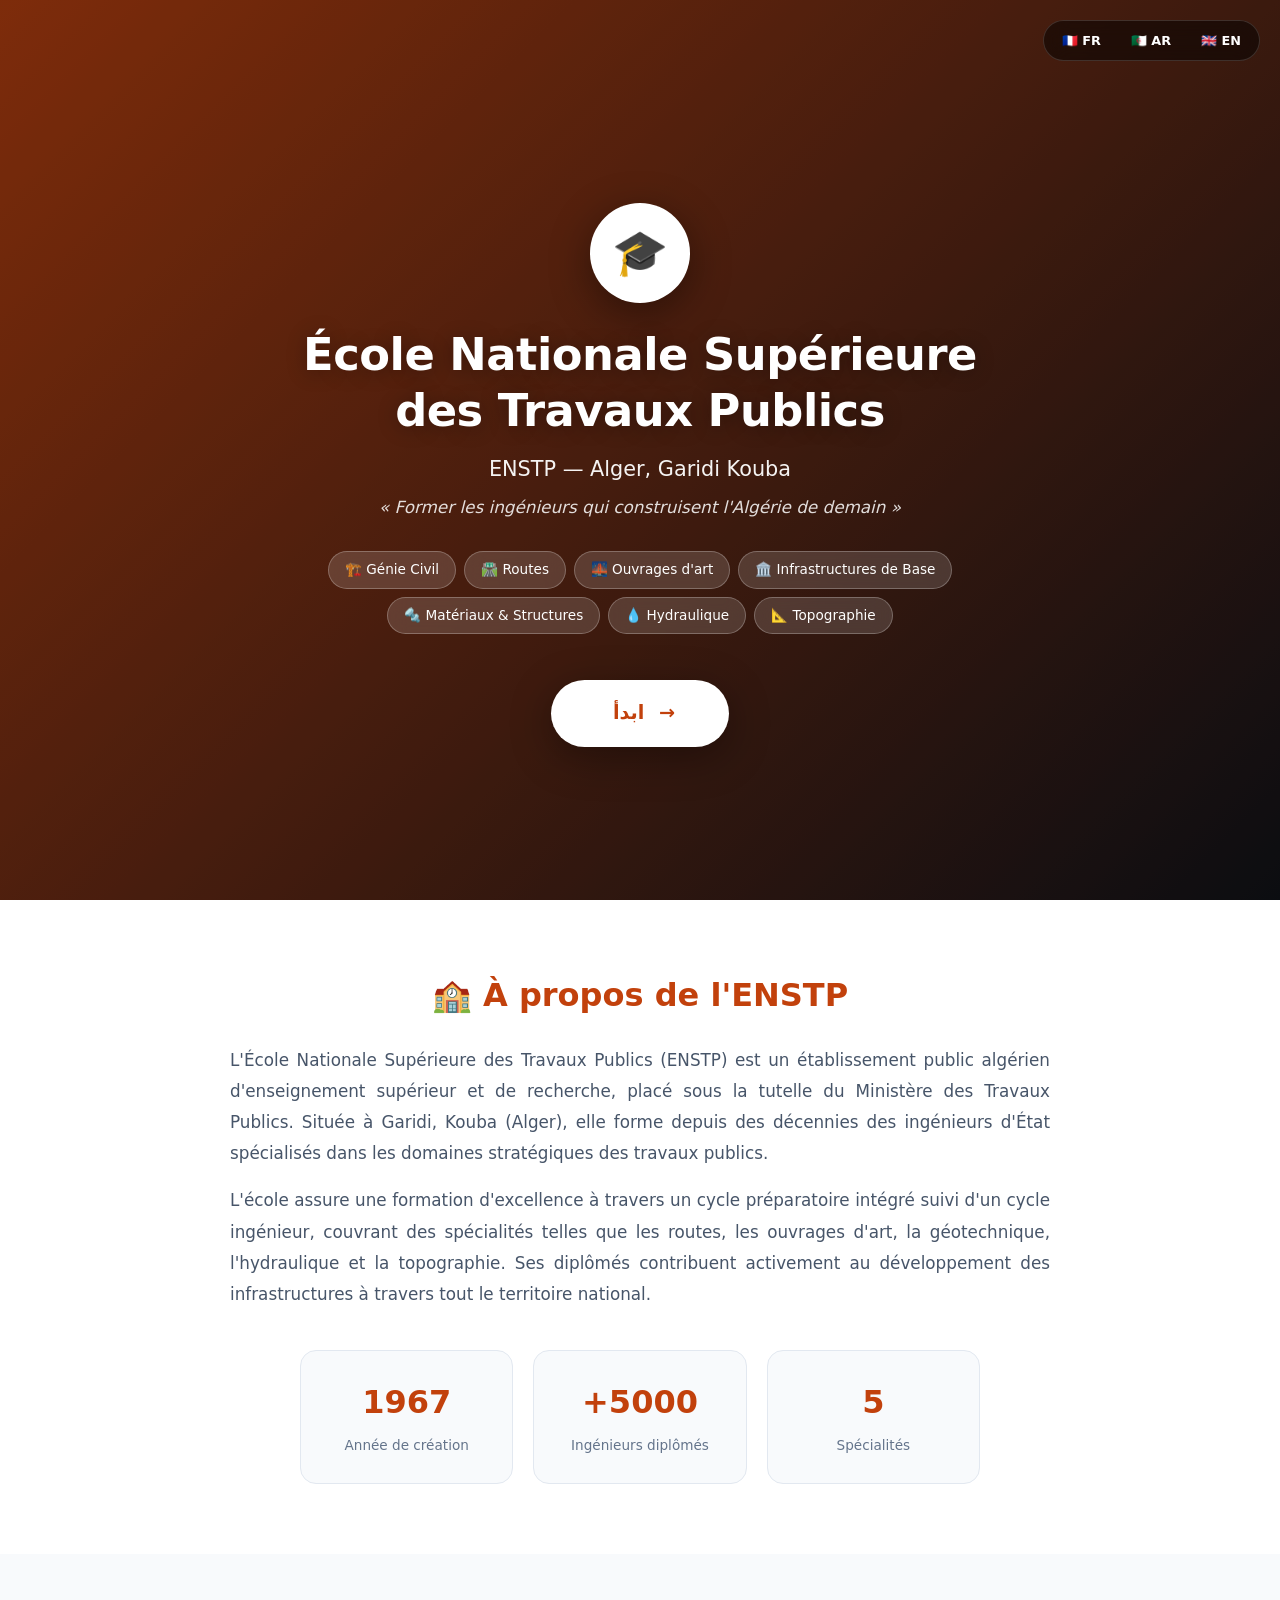
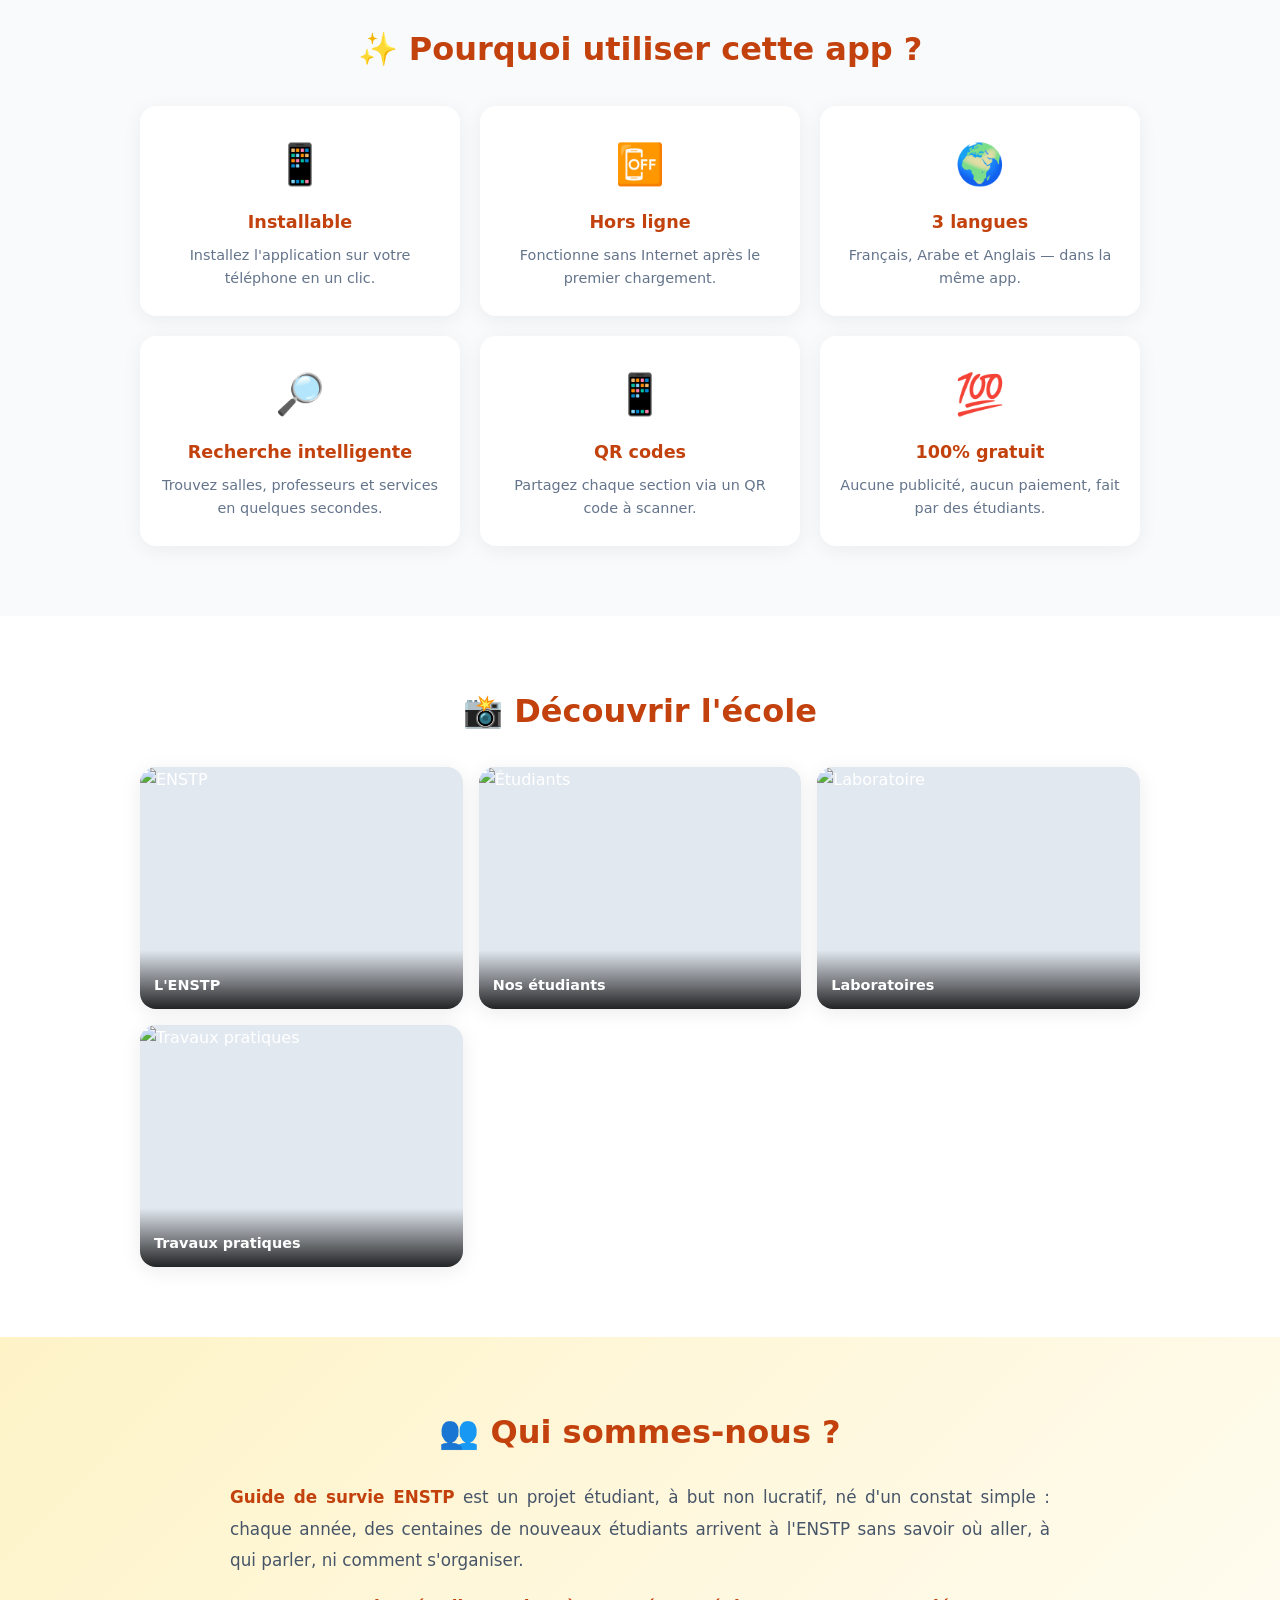
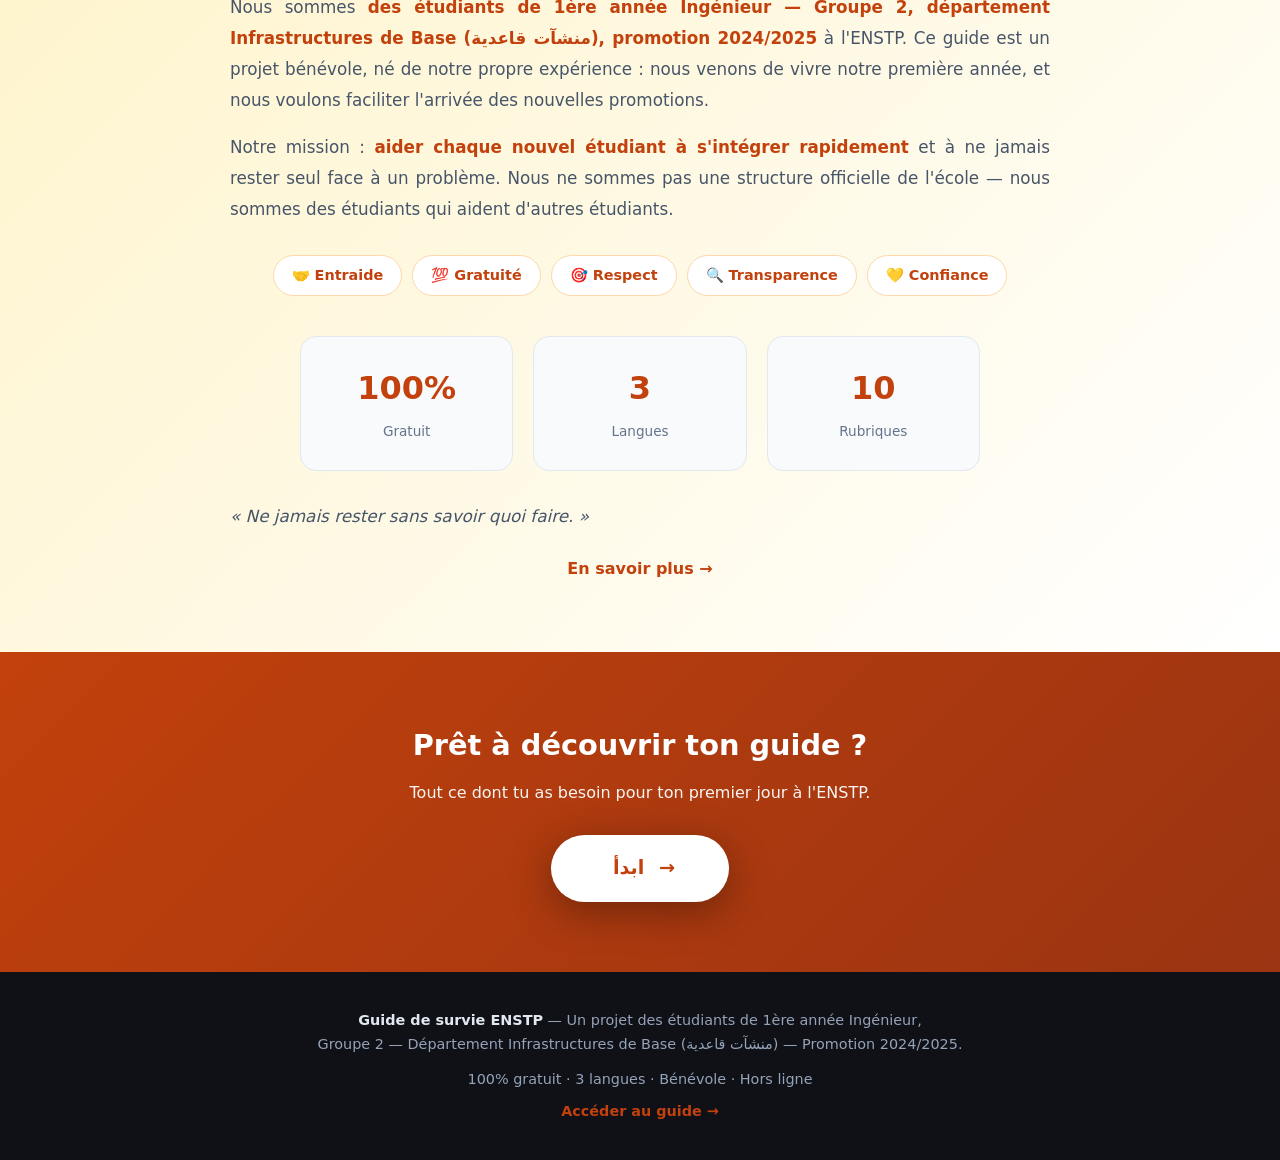
==== commit 530c453d: "Update index.html" ====
--- a/index.html
+++ b/index.html
@@ -1,10 +1,21 @@
-
 <!DOCTYPE html>
 <html lang="fr">
 <head>
 <meta charset="utf-8">
-<meta name="viewport" content="width=device-width,initial-scale=1">
+<meta name="viewport" content="width=device-width,initial-scale=1,viewport-fit=cover">
 <title>ENSTP — Guide de survie</title>
+
+<!-- PWA Meta Tags -->
+<meta name="theme-color" content="#c2410c">
+<meta name="description" content="Guide de survie pour les nouveaux étudiants de l'ENSTP — 3 langues, hors ligne, gratuit.">
+<meta name="apple-mobile-web-app-capable" content="yes">
+<meta name="apple-mobile-web-app-status-bar-style" content="black-translucent">
+<meta name="apple-mobile-web-app-title" content="ENSTP Guide">
+<meta name="mobile-web-app-capable" content="yes">
+<link rel="manifest" href="manifest.json">
+<link rel="apple-touch-icon" href="icon-192.png">
+<link rel="icon" type="image/png" href="icon-192.png">
+
 <style>
 :root{--acc:#c2410c;--acc2:#9a3412;--bg:#0f1117;--ink:#fff}
 *{box-sizing:border-box;margin:0;padding:0}
@@ -13,29 +24,58 @@
 .lang-switch button{background:transparent;color:#fff;border:0;padding:6px 12px;border-radius:20px;font-size:.8rem;cursor:pointer;font-weight:600;transition:all .2s;font-family:inherit}
 .lang-switch button:hover{background:rgba(255,255,255,.15)}
 .lang-switch button.on{background:#fff;color:var(--acc)}
+
+/* Offline banner */
+.offline-banner{display:none;position:fixed;top:0;left:0;right:0;background:#f59e0b;color:#fff;text-align:center;padding:6px;font-size:.8rem;font-weight:600;z-index:9999}
+body.offline .offline-banner{display:block}
+
+/* Hero */
 .hero{position:relative;min-height:100vh;display:flex;flex-direction:column;justify-content:center;padding:90px 20px 40px;text-align:center;background:linear-gradient(135deg,rgba(194,65,12,.85),rgba(15,17,23,.92)),url('https://images.unsplash.com/photo-1562774053-701939374585?w=1600&q=80');background-size:cover;background-position:center;background-attachment:fixed}
 .hero::after{content:"";position:absolute;inset:0;background:rgba(0,0,0,.25);z-index:0}
 .hero>*{position:relative;z-index:1}
 .logo{width:100px;height:100px;margin:0 auto 24px;background:#fff;border-radius:50%;display:flex;align-items:center;justify-content:center;font-size:2.8rem;box-shadow:0 10px 40px rgba(0,0,0,.4)}
+.logo img{width:100%;height:100%;border-radius:50%;object-fit:cover}
 h1{font-size:clamp(1.6rem,5.5vw,2.8rem);font-weight:800;margin-bottom:14px;line-height:1.25;letter-spacing:-.5px;text-shadow:0 2px 20px rgba(0,0,0,.3)}
 .subtitle{font-size:clamp(1rem,3.5vw,1.3rem);opacity:.95;margin-bottom:8px;font-weight:300}
 .tagline{font-size:clamp(.9rem,3vw,1.05rem);opacity:.85;margin-bottom:30px;font-style:italic;max-width:600px;margin-left:auto;margin-right:auto}
 .badges{display:flex;flex-wrap:wrap;gap:8px;justify-content:center;margin-bottom:36px;max-width:700px;margin-left:auto;margin-right:auto}
 .badge{background:rgba(255,255,255,.15);backdrop-filter:blur(10px);border:1px solid rgba(255,255,255,.25);padding:7px 16px;border-radius:20px;font-size:.85rem;font-weight:500}
-.start-btn{display:inline-block;background:#fff;color:var(--acc);padding:18px 54px;border-radius:50px;font-size:1.2rem;font-weight:800;text-decoration:none;box-shadow:0 10px 40px rgba(0,0,0,.35);transition:transform .2s,box-shadow .2s;border:0;cursor:pointer}
+
+/* Buttons */
+.cta-group{display:flex;flex-wrap:wrap;gap:12px;justify-content:center;margin-top:10px}
+.start-btn{display:inline-block;background:#fff;color:var(--acc);padding:18px 54px;border-radius:50px;font-size:1.2rem;font-weight:800;text-decoration:none;box-shadow:0 10px 40px rgba(0,0,0,.35);transition:transform .2s,box-shadow .2s;border:0;cursor:pointer;font-family:inherit}
 .start-btn:hover{transform:translateY(-3px);box-shadow:0 15px 50px rgba(0,0,0,.5)}
 .start-btn span{display:inline-block;margin-left:8px;transition:transform .3s}
 .start-btn:hover span{transform:translateX(5px)}
+.install-btn{display:none;align-items:center;gap:8px;background:linear-gradient(135deg,#10b981,#059669);color:#fff;padding:14px 32px;border-radius:50px;font-size:1rem;font-weight:700;text-decoration:none;box-shadow:0 10px 40px rgba(0,0,0,.35);border:0;cursor:pointer;font-family:inherit;transition:transform .2s}
+.install-btn:hover{transform:translateY(-3px)}
+.install-btn.show{display:inline-flex}
+
+/* Sections */
 section{padding:70px 20px}
 .about{background:#fff;color:#1d2433}
 .about-inner{max-width:820px;margin:0 auto}
 .about h2{font-size:clamp(1.4rem,4vw,2rem);color:var(--acc);margin-bottom:24px;text-align:center}
 .about p{font-size:1.05rem;line-height:1.85;color:#475569;margin-bottom:16px;text-align:justify}
+.about p strong{color:var(--acc)}
 .stats{display:grid;grid-template-columns:repeat(3,1fr);gap:20px;max-width:700px;margin:40px auto 0;padding:0 10px}
 .stat{text-align:center;background:#f8fafc;padding:26px 14px;border-radius:16px;border:1px solid #e2e8f0}
 .stat b{display:block;font-size:2rem;color:var(--acc);font-weight:800;margin-bottom:4px}
 .stat span{font-size:.85rem;color:#64748b;font-weight:500}
-.gallery{background:#f8fafc}
+
+/* Features */
+.features{background:#f8fafc}
+.features-inner{max-width:1000px;margin:0 auto}
+.features h2{font-size:clamp(1.4rem,4vw,2rem);color:var(--acc);margin-bottom:30px;text-align:center}
+.features-grid{display:grid;grid-template-columns:repeat(auto-fit,minmax(260px,1fr));gap:20px}
+.feature{background:#fff;padding:26px 20px;border-radius:16px;box-shadow:0 4px 20px rgba(0,0,0,.06);text-align:center;transition:transform .3s}
+.feature:hover{transform:translateY(-4px);box-shadow:0 8px 30px rgba(0,0,0,.1)}
+.feature .icon{font-size:2.5rem;margin-bottom:12px;display:block}
+.feature h3{color:var(--acc);margin-bottom:8px;font-size:1.1rem}
+.feature p{color:#64748b;font-size:.9rem;line-height:1.6}
+
+/* Gallery */
+.gallery{background:#fff}
 .gallery-inner{max-width:1000px;margin:0 auto}
 .gallery h2{font-size:clamp(1.4rem,4vw,2rem);color:var(--acc);margin-bottom:30px;text-align:center}
 .gallery-grid{display:grid;grid-template-columns:repeat(auto-fit,minmax(240px,1fr));gap:16px}
@@ -43,6 +83,8 @@
 .gallery-item:hover{transform:scale(1.03)}
 .gallery-item img{width:100%;height:100%;object-fit:cover;display:block}
 .gallery-item .cap{position:absolute;bottom:0;left:0;right:0;background:linear-gradient(transparent,rgba(0,0,0,.85));color:#fff;padding:24px 14px 12px;font-size:.9rem;font-weight:600}
+
+/* Team */
 .team{background:linear-gradient(135deg,#fef3c7,#fff)}
 .team-inner{max-width:820px;margin:0 auto}
 .team h2{font-size:clamp(1.4rem,4vw,2rem);color:var(--acc);margin-bottom:24px;text-align:center}
@@ -52,22 +94,40 @@
 .value{background:#fff;border:1px solid #fed7aa;padding:8px 18px;border-radius:30px;font-size:.9rem;font-weight:600;color:var(--acc)}
 .quote{text-align:center;margin-top:30px;font-style:italic;color:#94a3b8;font-size:1.05rem}
 .learn-more{display:block;text-align:center;margin-top:24px;color:var(--acc);font-weight:700;text-decoration:none;font-size:1rem}
+.learn-more:hover{text-decoration:underline}
+
+/* Final CTA */
 .final-cta{background:linear-gradient(135deg,var(--acc),var(--acc2));text-align:center;color:#fff}
 .final-cta h2{font-size:clamp(1.3rem,4vw,1.8rem);margin-bottom:12px}
 .final-cta p{opacity:.95;margin-bottom:30px;max-width:600px;margin-left:auto;margin-right:auto}
+
+/* Footer */
 footer{background:#0f1117;color:#94a3b8;text-align:center;padding:36px 20px;font-size:.9rem;line-height:1.7}
 footer strong{color:#e2e8f0}
 footer a{color:#c2410c;text-decoration:none;font-weight:600}
+
+/* Install banner bottom */
+.install-banner{display:none;position:fixed;bottom:20px;left:20px;right:20px;background:#fff;padding:14px 18px;border-radius:16px;box-shadow:0 20px 50px rgba(0,0,0,.25);z-index:1000;align-items:center;gap:12px;max-width:440px;margin:0 auto}
+.install-banner.show{display:flex}
+.install-banner .ib-icon{font-size:1.8rem;flex-shrink:0}
+.install-banner .ib-text{flex:1;color:#1d2433;font-size:.88rem;line-height:1.4}
+.install-banner .ib-text strong{display:block;color:var(--acc);font-size:.95rem;margin-bottom:2px}
+.install-banner .ib-btn{background:var(--acc);color:#fff;border:0;padding:10px 18px;border-radius:10px;font-weight:600;cursor:pointer;font-family:inherit;font-size:.88rem;flex-shrink:0}
+.install-banner .ib-close{background:none;border:0;color:#94a3b8;font-size:1.3rem;cursor:pointer;padding:0 4px;font-family:inherit}
+
 @media(max-width:600px){
   .hero{background-attachment:scroll;padding:70px 16px 40px}
   .stats{grid-template-columns:1fr;gap:12px}
   .start-btn{padding:16px 42px;font-size:1.1rem}
   .lang-switch{top:12px;right:12px}
   .lang-switch button{padding:5px 10px;font-size:.75rem}
+  .install-banner{left:12px;right:12px;bottom:12px}
 }
 </style>
 </head>
 <body>
+
+<div class="offline-banner" id="offline-banner">📴 Mode hors ligne</div>
 
 <div class="lang-switch">
   <button onclick="setLang('fr')" data-lang="fr">🇫🇷 FR</button>
@@ -76,10 +136,11 @@
 </div>
 
 <section class="hero">
-  <div class="logo">🎓</div>
+  <div class="logo" id="app-logo">🎓</div>
   <h1 id="hero-title">École Nationale Supérieure<br>des Travaux Publics</h1>
   <p class="subtitle" id="hero-subtitle">ENSTP — Alger, Garidi Kouba</p>
   <p class="tagline" id="hero-tagline">« Former les ingénieurs qui construisent l'Algérie de demain »</p>
+
   <div class="badges">
     <span class="badge">🏗️ Génie Civil</span>
     <span class="badge">🛣️ Routes</span>
@@ -89,7 +150,13 @@
     <span class="badge">💧 Hydraulique</span>
     <span class="badge">📐 Topographie</span>
   </div>
-  <a href="guide.html" class="start-btn"><span id="hero-btn">ابدأ</span> <span>→</span></a>
+
+  <div class="cta-group">
+    <a href="guide.html" class="start-btn"><span id="hero-btn">ابدأ</span> <span>→</span></a>
+    <button id="install-btn-hero" class="install-btn" onclick="installApp()">
+      <span>📱</span> <span id="install-text-hero">Installer l'app</span>
+    </button>
+  </div>
 </section>
 
 <section class="about">
@@ -105,14 +172,52 @@
   </div>
 </section>
 
+<section class="features">
+  <div class="features-inner">
+    <h2 id="features-title">✨ Pourquoi utiliser cette app ?</h2>
+    <div class="features-grid">
+      <div class="feature">
+        <span class="icon">📱</span>
+        <h3 id="f1-title">Installable</h3>
+        <p id="f1-desc">Installez l'application sur votre téléphone en un clic.</p>
+      </div>
+      <div class="feature">
+        <span class="icon">📴</span>
+        <h3 id="f2-title">Hors ligne</h3>
+        <p id="f2-desc">Fonctionne sans Internet après le premier chargement.</p>
+      </div>
+      <div class="feature">
+        <span class="icon">🌍</span>
+        <h3 id="f3-title">3 langues</h3>
+        <p id="f3-desc">Français, Arabe et Anglais — dans la même app.</p>
+      </div>
+      <div class="feature">
+        <span class="icon">🔎</span>
+        <h3 id="f4-title">Recherche intelligente</h3>
+        <p id="f4-desc">Trouvez salles, professeurs et services en quelques secondes.</p>
+      </div>
+      <div class="feature">
+        <span class="icon">📱</span>
+        <h3 id="f5-title">QR codes</h3>
+        <p id="f5-desc">Partagez chaque section via un QR code à scanner.</p>
+      </div>
+      <div class="feature">
+        <span class="icon">💯</span>
+        <h3 id="f6-title">100% gratuit</h3>
+        <p id="f6-desc">Aucune publicité, aucun paiement, fait par des étudiants.</p>
+      </div>
+    </div>
+  </div>
+</section>
+
 <section class="gallery">
   <div class="gallery-inner">
     <h2 id="gallery-title">📸 Découvrir l'école</h2>
     <div class="gallery-grid">
-      <div class="gallery-item"><img src="https://images.unsplash.com/photo-1562774053-701939374585?w=600&q=80" alt="ENSTP"><div class="cap" id="cap1">L'ENSTP</div></div>
-      <div class="gallery-item"><img src="https://images.unsplash.com/photo-1523050854058-8df90110c9f1?w=600&q=80" alt="Étudiants"><div class="cap" id="cap2">Nos étudiants</div></div>
-      <div class="gallery-item"><img src="https://images.unsplash.com/photo-1581092918056-0c4c3acd3789?w=600&q=80" alt="Laboratoire"><div class="cap" id="cap3">Laboratoires</div></div>
-      <div class="gallery-item"><img src="https://images.unsplash.com/photo-1541888946425-d81bb19240f5?w=600&q=80" alt="Travaux pratiques"><div class="cap" id="cap4">Travaux pratiques</div></div>
+      <div class="gallery-item"><img src="https://images.unsplash.com/photo-1562774053-701939374585?w=600&q=80" alt="ENSTP" loading="lazy"><div class="cap" id="cap1">L'ENSTP</div></div>
+      <div class="gallery-item"><img src="https://images.unsplash.com/photo-1523050854058-8df90110c9f1?w=600&q=80" alt="Étudiants" loading="lazy"><div class="cap" id="cap2">Nos étudiants</div></div>
+      <div class="gallery-item"><img src="https://images.unsplash.com/photo-1581092918056-0c4c3acd3789?w=600&q=80" alt="Laboratoire" loading="lazy"><div class="cap" id="cap3">Laboratoires</div></div>
+      <div class="gallery-item"><img src="https://images.unsplash.com/photo-1541888946425-d81bb19240f5?w=600&q=80" alt="Travaux pratiques" loading="lazy"><div class="cap" id="cap4">Travaux pratiques</div></div>
     </div>
   </div>
 </section>
@@ -148,117 +253,62 @@
 
 <footer>
   <p><strong>Guide de survie ENSTP</strong> — Un projet des étudiants de 1ère année Ingénieur,<br>Groupe 2 — Département Infrastructures de Base (منشآت قاعدية) — Promotion 2024/2025.</p>
-  <p style="margin-top:10px">100% gratuit · 3 langues · Bénévole</p>
+  <p style="margin-top:10px">100% gratuit · 3 langues · Bénévole · Hors ligne</p>
   <p style="margin-top:8px"><a href="guide.html">Accéder au guide →</a></p>
 </footer>
 
+<!-- Banner install -->
+<div class="install-banner" id="install-banner">
+  <span class="ib-icon">📱</span>
+  <div class="ib-text">
+    <strong id="ib-title">Installer l'app</strong>
+    <span id="ib-desc">Accès rapide, hors ligne</span>
+  </div>
+  <button class="ib-btn" onclick="installApp()" id="ib-btn">Installer</button>
+  <button class="ib-close" onclick="dismissBanner()">×</button>
+</div>
+
 <script>
+// ============================================
+// نصوص 3 لغات
+// ============================================
 const LANG_DATA = {
   fr: {
     heroTitle: "École Nationale Supérieure<br>des Travaux Publics",
     heroSubtitle: "ENSTP — Alger, Garidi Kouba",
     heroTagline: "« Former les ingénieurs qui construisent l'Algérie de demain »",
-    heroBtn: "ابدأ",
+    heroBtn: "ابدأ", installBtn: "📱 Installer l'app",
     aboutTitle: "🏫 À propos de l'ENSTP",
     aboutP1: "L'École Nationale Supérieure des Travaux Publics (ENSTP) est un établissement public algérien d'enseignement supérieur et de recherche, placé sous la tutelle du Ministère des Travaux Publics. Située à Garidi, Kouba (Alger), elle forme depuis des décennies des ingénieurs d'État spécialisés dans les domaines stratégiques des travaux publics.",
-    aboutP2: "L'école assure une formation d'excellence à travers un cycle préparatoire intégré suivi d'un cycle ingénieur, couvrant des spécialités telles que les routes, les ouvrages d'art, la géotechnique, l'hydraulique et la topographie. Ses diplômés contribuent activement au développement des infrastructures à travers tout le territoire national.",
+    aboutP2: "L'école assure une formation d'excellence à travers un cycle préparatoire intégré suivi d'un cycle ingénieur, couvrant des spécialités telles que les routes, les ouvrages d'art, la géotechnique, l'hydraulique et la topographie.",
     stat1: "Année de création", stat2: "Ingénieurs diplômés", stat3: "Spécialités",
+    featuresTitle: "✨ Pourquoi utiliser cette app ?",
+    f1Title: "Installable", f1Desc: "Installez l'application en un clic.",
+    f2Title: "Hors ligne", f2Desc: "Fonctionne sans Internet.",
+    f3Title: "3 langues", f3Desc: "Français, Arabe, Anglais.",
+    f4Title: "Recherche intelligente", f4Desc: "Trouvez tout en secondes.",
+    f5Title: "QR codes", f5Desc: "Partagez chaque section.",
+    f6Title: "100% gratuit", f6Desc: "Sans publicité, par des étudiants.",
     galleryTitle: "📸 Découvrir l'école",
     cap1: "L'ENSTP", cap2: "Nos étudiants", cap3: "Laboratoires", cap4: "Travaux pratiques",
     teamTitle: "👥 Qui sommes-nous ?",
     teamP1: "Guide de survie ENSTP est un projet étudiant, à but non lucratif, né d'un constat simple : chaque année, des centaines de nouveaux étudiants arrivent à l'ENSTP sans savoir où aller, à qui parler, ni comment s'organiser.",
-    teamP2: "Nous sommes des étudiants de 1ère année Ingénieur — Groupe 2, département Infrastructures de Base (منشآت قاعدية), promotion 2024/2025 à l'ENSTP. Ce guide est un projet bénévole, né de notre propre expérience : nous venons de vivre notre première année, et nous voulons faciliter l'arrivée des nouvelles promotions.",
-    teamP3: "Notre mission : aider chaque nouvel étudiant à s'intégrer rapidement et à ne jamais rester seul face à un problème. Nous ne sommes pas une structure officielle de l'école — nous sommes des étudiants qui aident d'autres étudiants.",
+    teamP2: "Nous sommes des étudiants de 1ère année Ingénieur — Groupe 2, département Infrastructures de Base (منشآت قاعدية), promotion 2024/2025 à l'ENSTP. Ce guide est un projet bénévole, né de notre propre expérience.",
+    teamP3: "Notre mission : aider chaque nouvel étudiant à s'intégrer rapidement et à ne jamais rester seul face à un problème.",
     teamStat1: "Gratuit", teamStat2: "Langues", teamStat3: "Rubriques",
     teamQuote: "« Ne jamais rester sans savoir quoi faire. »",
     teamLink: "En savoir plus →",
     finalTitle: "Prêt à découvrir ton guide ?",
     finalP: "Tout ce dont tu as besoin pour ton premier jour à l'ENSTP.",
-    finalBtn: "ابدأ"
+    finalBtn: "ابدأ",
+    ibTitle: "Installer l'app", ibDesc: "Accès rapide, hors ligne", ibBtn: "Installer"
   },
   ar: {
     heroTitle: "المدرسة الوطنية العليا<br>للأشغال العمومية",
     heroSubtitle: "ENSTP — الجزائر، قاريدي القبة",
     heroTagline: "« نُكوّن المهندسين الذين يبنون جزائر الغد »",
-    heroBtn: "ابدأ",
+    heroBtn: "ابدأ", installBtn: "📱 ثبّت التطبيق",
     aboutTitle: "🏫 عن المدرسة",
     aboutP1: "المدرسة الوطنية العليا للأشغال العمومية (ENSTP) مؤسسة عمومية جزائرية للتعليم العالي والبحث العلمي، تحت وصاية وزارة الأشغال العمومية. تقع في قاريدي، القبة (الجزائر العاصمة)، وتكوّن منذ عقود مهندسي دولة متخصصين في المجالات الاستراتيجية للأشغال العمومية.",
-    aboutP2: "توفّر المدرسة تكويناً متميزاً عبر طور تحضيري مدمج يتبعه طور مهندس، يشمل تخصصات مثل الطرق، المنشآت الفنية، الجيوتقنية، الهيدروليك والطبوغرافيا. يساهم خريجوها بنشاط في تطوير البنى التحتية عبر كامل التراب الوطني.",
-    stat1: "سنة التأسيس", stat2: "مهندس متخرج", stat3: "تخصصات",
-    galleryTitle: "📸 اكتشف المدرسة",
-    cap1: "المدرسة", cap2: "طلابنا", cap3: "المخابر", cap4: "الأعمال التطبيقية",
-    teamTitle: "👥 من نحن؟",
-    teamP1: "دليل البقاء ENSTP مشروع طلابي غير ربحي، وُلد من ملاحظة بسيطة: كل سنة، مئات الطلاب الجدد يصلون إلى المدرسة دون معرفة أين يذهبون، بمن يتحدثون، أو كيف ينظمون أنفسهم.",
-    teamP2: "نحن طلاب السنة الأولى مهندس — المجموعة 2، قسم المنشآت القاعدية، دفعة 2024/2025 في المدرسة. هذا الدليل مشروع تطوعي، وُلد من تجربتنا الشخصية: عشنا أول سنة لنا للتو، ونريد تسهيل وصول الدفعات الجديدة.",
-    teamP3: "مهمتنا: مساعدة كل طالب جديد على الاندماج بسرعة وعدم البقاء وحيداً أمام أي مشكلة. لسنا هيكلاً رسمياً للمدرسة — نحن طلاب نساعد طلاباً آخرين.",
-    teamStat1: "مجاني", teamStat2: "لغات", teamStat3: "أقسام",
-    teamQuote: "« لا تبقَ أبداً دون أن تعرف ماذا تفعل. »",
-    teamLink: "اعرف المزيد ←",
-    finalTitle: "جاهز لاكتشاف دليلك؟",
-    finalP: "كل ما تحتاجه ليومك الأول في المدرسة.",
-    finalBtn: "ابدأ"
-  },
-  en: {
-    heroTitle: "National Higher School<br>of Public Works",
-    heroSubtitle: "ENSTP — Algiers, Garidi Kouba",
-    heroTagline: "\"Training the engineers who build tomorrow's Algeria\"",
-    heroBtn: "Start",
-    aboutTitle: "🏫 About ENSTP",
-    aboutP1: "The National Higher School of Public Works (ENSTP) is an Algerian public institution for higher education and research, under the supervision of the Ministry of Public Works. Located in Garidi, Kouba (Algiers), it has trained state engineers specialized in strategic public works fields for decades.",
-    aboutP2: "The school provides excellent training through an integrated preparatory cycle followed by an engineering cycle, covering specialties such as roads, bridges, geotechnics, hydraulics and topography. Its graduates actively contribute to infrastructure development across the entire national territory.",
-    stat1: "Year of creation", stat2: "Graduate engineers", stat3: "Specialties",
-    galleryTitle: "📸 Discover the school",
-    cap1: "ENSTP", cap2: "Our students", cap3: "Laboratories", cap4: "Practical work",
-    teamTitle: "👥 Who are we?",
-    teamP1: "ENSTP Survival Guide is a student project, non-profit, born from a simple observation: every year, hundreds of new students arrive at ENSTP without knowing where to go, who to talk to, or how to organize themselves.",
-    teamP2: "We are 1st year Engineering students — Group 2, Infrastructures de Base department (منشآت قاعدية), promotion 2024/2025 at ENSTP. This guide is a volunteer project, born from our own experience: we just lived our first year, and we want to make it easier for new generations.",
-    teamP3: "Our mission: help every new student integrate quickly and never stay alone facing a problem. We are not an official school structure — we are students helping other students.",
-    teamStat1: "Free", teamStat2: "Languages", teamStat3: "Sections",
-    teamQuote: "\"Never stay without knowing what to do.\"",
-    teamLink: "Learn more →",
-    finalTitle: "Ready to discover your guide?",
-    finalP: "Everything you need for your first day at ENSTP.",
-    finalBtn: "Start"
-  }
-};
-
-function setLang(lang) {
-  localStorage.setItem('lang', lang);
-  document.documentElement.lang = lang;
-  document.documentElement.dir = (lang === 'ar') ? 'rtl' : 'ltr';
-  const d = LANG_DATA[lang];
-  document.getElementById('hero-title').innerHTML = d.heroTitle;
-  document.getElementById('hero-subtitle').textContent = d.heroSubtitle;
-  document.getElementById('hero-tagline').textContent = d.heroTagline;
-  document.getElementById('hero-btn').textContent = d.heroBtn;
-  document.getElementById('about-title').textContent = d.aboutTitle;
-  document.getElementById('about-p1').textContent = d.aboutP1;
-  document.getElementById('about-p2').textContent = d.aboutP2;
-  document.getElementById('stat1').textContent = d.stat1;
-  document.getElementById('stat2').textContent = d.stat2;
-  document.getElementById('stat3').textContent = d.stat3;
-  document.getElementById('gallery-title').textContent = d.galleryTitle;
-  document.getElementById('cap1').textContent = d.cap1;
-  document.getElementById('cap2').textContent = d.cap2;
-  document.getElementById('cap3').textContent = d.cap3;
-  document.getElementById('cap4').textContent = d.cap4;
-  document.getElementById('team-title').textContent = d.teamTitle;
-  document.getElementById('team-p1').textContent = d.teamP1;
-  document.getElementById('team-p2').textContent = d.teamP2;
-  document.getElementById('team-p3').textContent = d.teamP3;
-  document.getElementById('team-stat1').textContent = d.teamStat1;
-  document.getElementById('team-stat2').textContent = d.teamStat2;
-  document.getElementById('team-stat3').textContent = d.teamStat3;
-  document.getElementById('team-quote').textContent = d.teamQuote;
-  document.getElementById('team-link').textContent = d.teamLink;
-  document.getElementById('final-title').textContent = d.finalTitle;
-  document.getElementById('final-p').textContent = d.finalP;
-  document.getElementById('final-btn').textContent = d.finalBtn;
-  document.querySelectorAll('.lang-switch button').forEach(b => {
-    b.classList.toggle('on', b.dataset.lang === lang);
-  });
-}
-setLang(localStorage.getItem('lang') || 'fr');
-</script>
-</body>
-</html>
+    aboutP2: "توفّر المدرسة تكويناً متميزاً عبر طور تحضيري مدمج يتبعه طور مهندس، يشمل تخصصات مثل الطرق، المنشآت الفنية، الجيوتقنية، الهيدروليك والطبوغرافيا.",
+    stat1: "سنة التأسيس", stat2
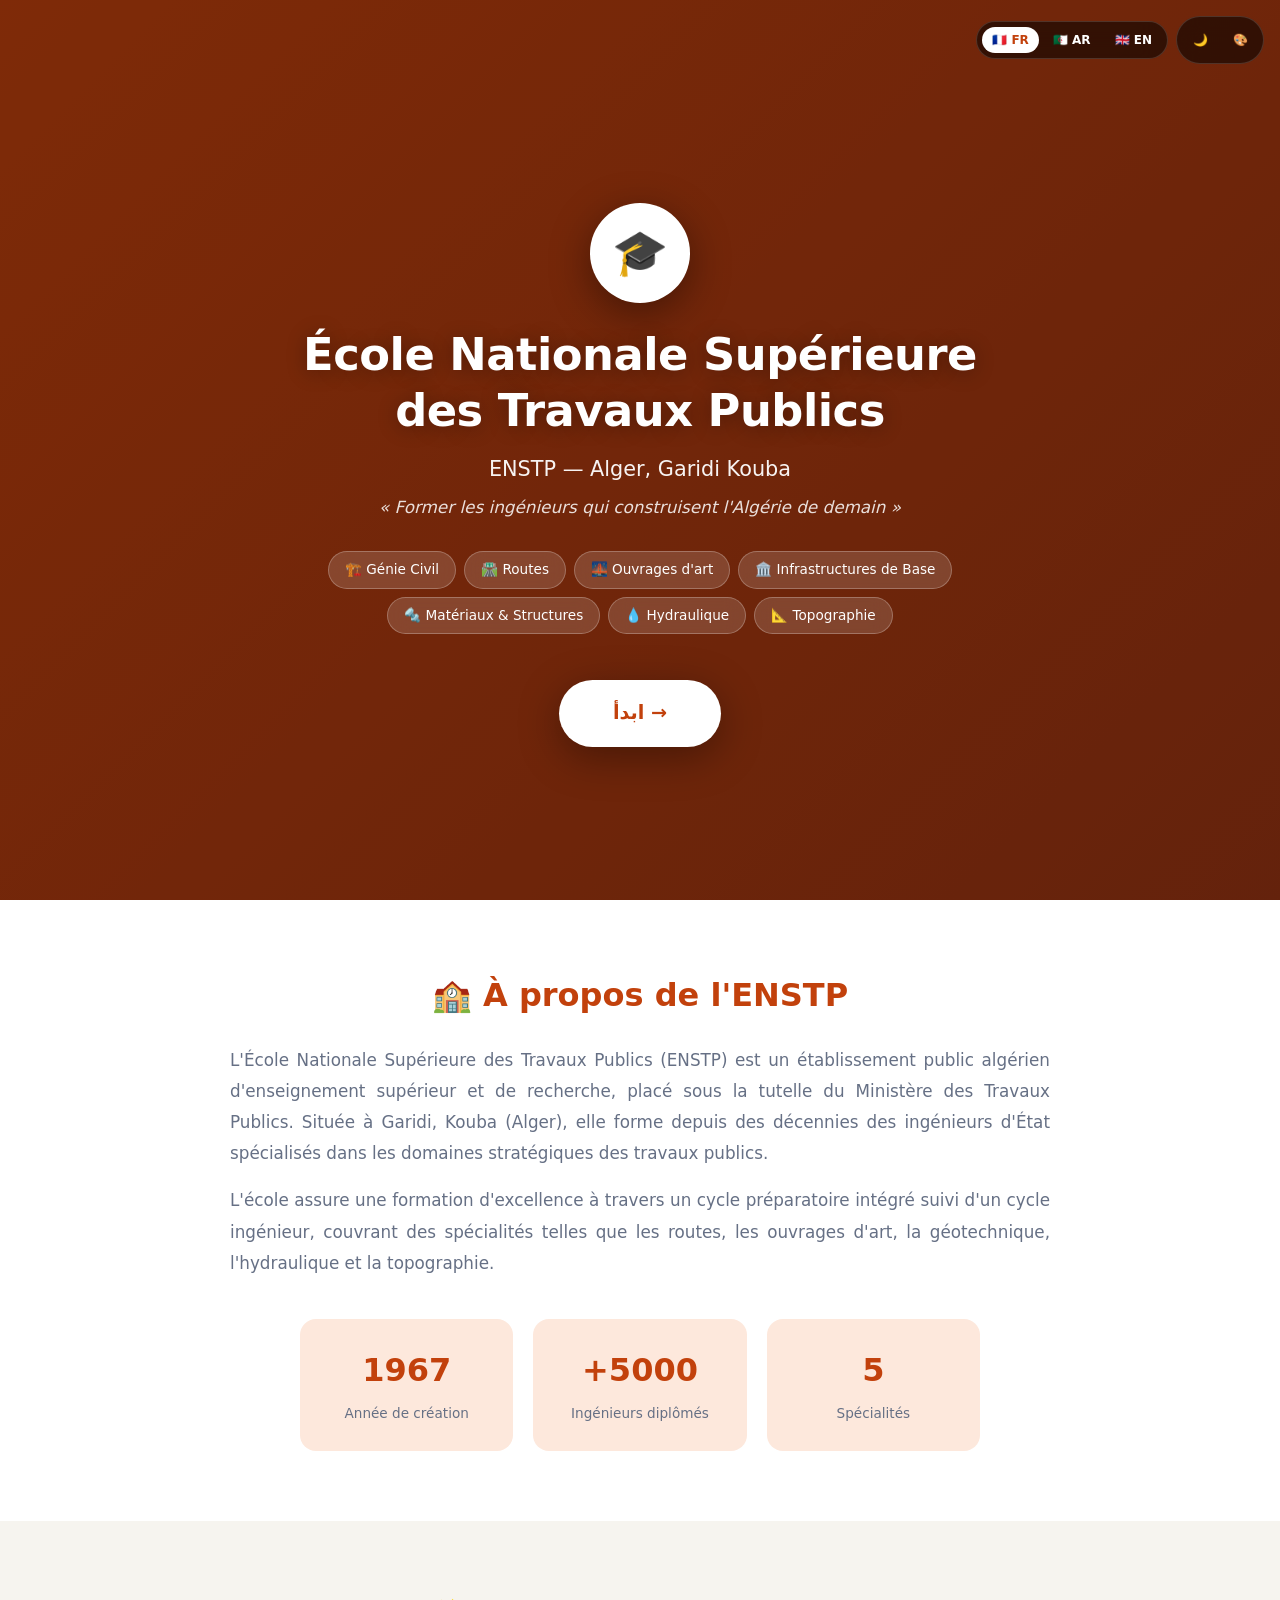
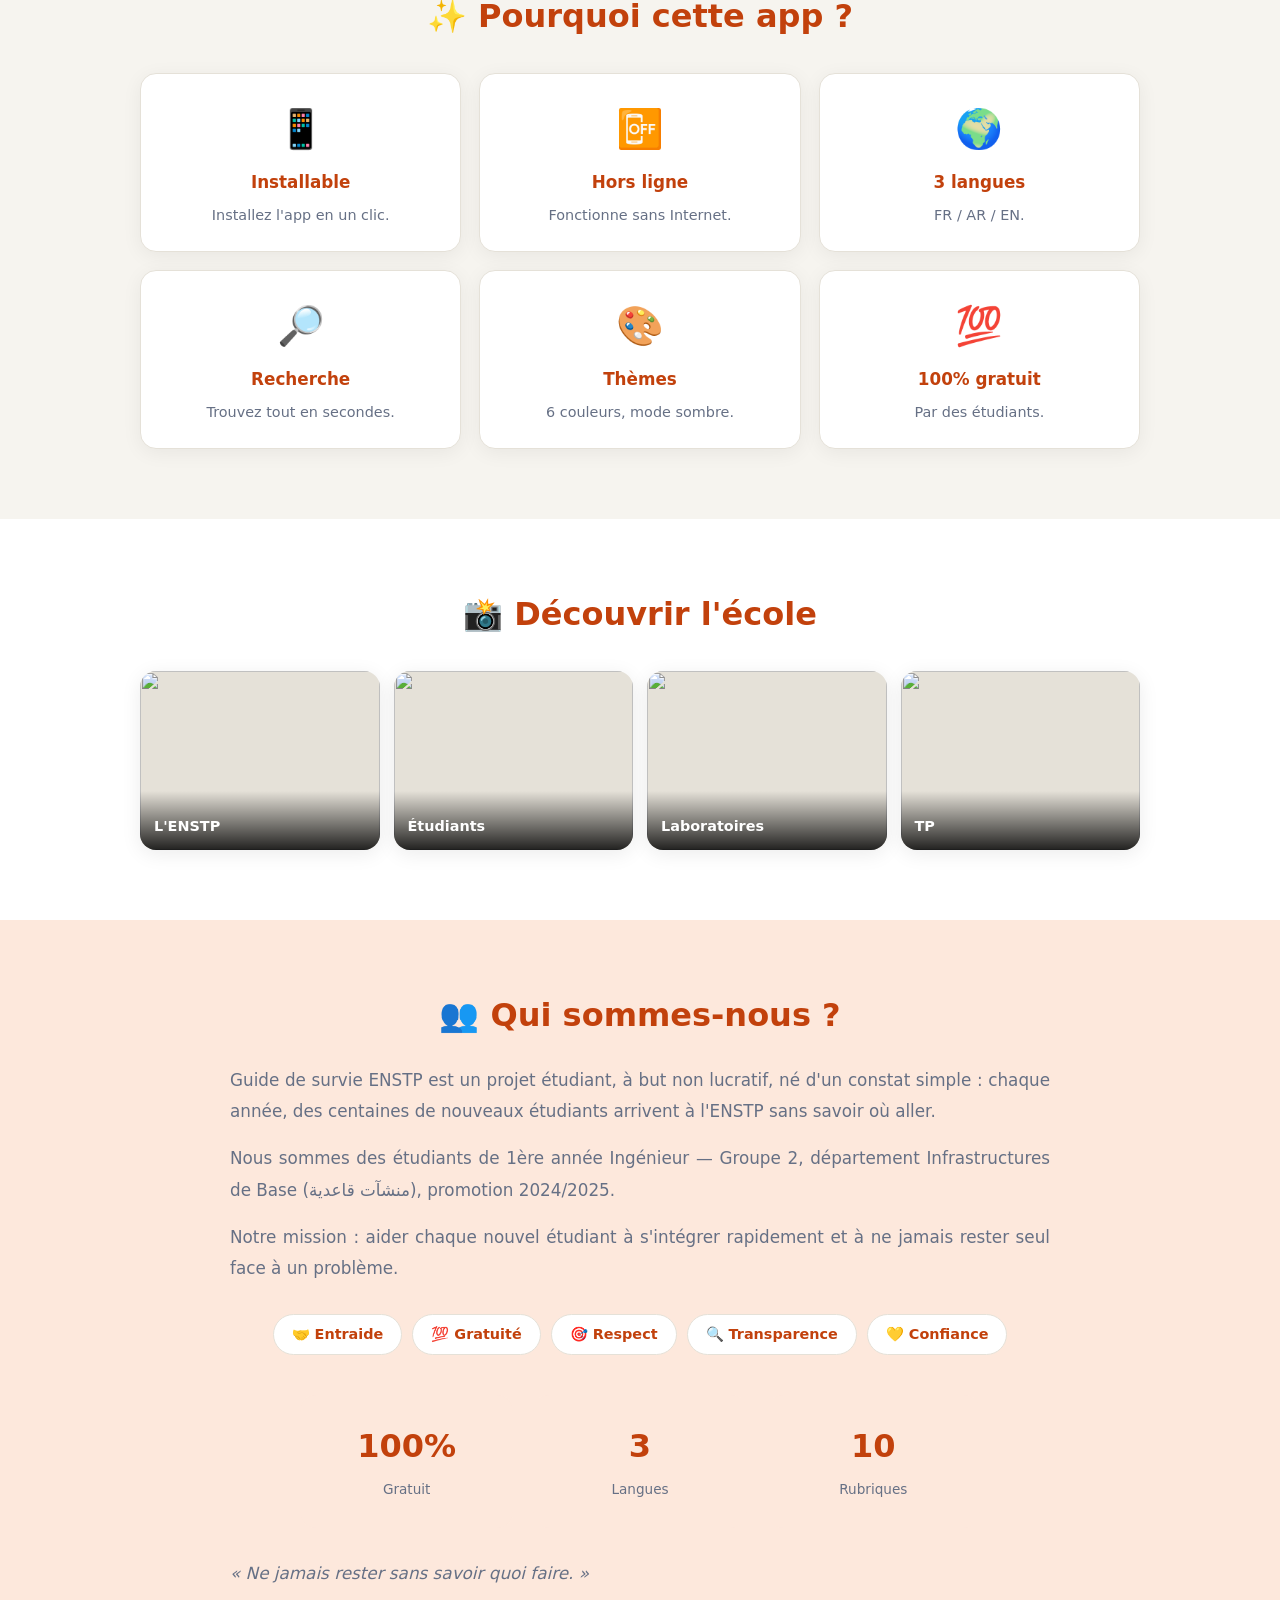
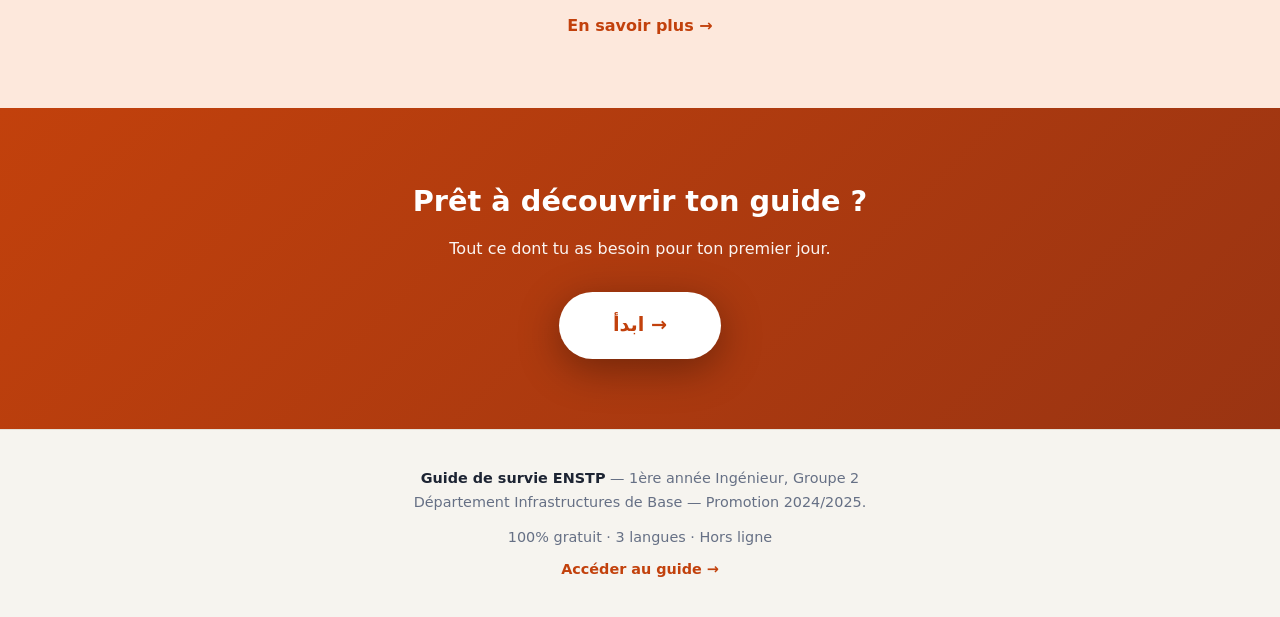
==== commit 7a64162a: "Update index.html" ====
--- a/index.html
+++ b/index.html
@@ -5,142 +5,234 @@
 <meta name="viewport" content="width=device-width,initial-scale=1,viewport-fit=cover">
 <title>ENSTP — Guide de survie</title>
 
-<!-- PWA Meta Tags -->
+<script src="theme.js"></script>
+
 <meta name="theme-color" content="#c2410c">
-<meta name="description" content="Guide de survie pour les nouveaux étudiants de l'ENSTP — 3 langues, hors ligne, gratuit.">
+<meta name="description" content="Guide de survie pour les nouveaux étudiants de l'ENSTP">
 <meta name="apple-mobile-web-app-capable" content="yes">
 <meta name="apple-mobile-web-app-status-bar-style" content="black-translucent">
 <meta name="apple-mobile-web-app-title" content="ENSTP Guide">
-<meta name="mobile-web-app-capable" content="yes">
 <link rel="manifest" href="manifest.json">
 <link rel="apple-touch-icon" href="icon-192.png">
 <link rel="icon" type="image/png" href="icon-192.png">
 
 <style>
-:root{--acc:#c2410c;--acc2:#9a3412;--bg:#0f1117;--ink:#fff}
+:root{
+  --acc:#c2410c;
+  --acc2:#9a3412;
+  --acc-soft:#fde8dc;
+  --bg:#f6f4ef;
+  --bg-2:#ffffff;
+  --card:#ffffff;
+  --ink:#1d2433;
+  --mut:#667085;
+  --line:#e5e1d8;
+}
+:root[data-mode="dark"]{
+  --bg:#14171f;
+  --bg-2:#1a1e28;
+  --card:#1f2430;
+  --ink:#eef0f5;
+  --mut:#9aa3b5;
+  --line:#2d3342;
+}
+
 *{box-sizing:border-box;margin:0;padding:0}
-body{font:16px/1.6 system-ui,-apple-system,"Segoe UI",Roboto,sans-serif;background:var(--bg);color:var(--ink);overflow-x:hidden}
-.lang-switch{position:fixed;top:20px;right:20px;z-index:100;display:flex;gap:6px;background:rgba(0,0,0,.5);backdrop-filter:blur(12px);padding:6px;border-radius:30px;border:1px solid rgba(255,255,255,.15)}
-.lang-switch button{background:transparent;color:#fff;border:0;padding:6px 12px;border-radius:20px;font-size:.8rem;cursor:pointer;font-weight:600;transition:all .2s;font-family:inherit}
-.lang-switch button:hover{background:rgba(255,255,255,.15)}
-.lang-switch button.on{background:#fff;color:var(--acc)}
-
-/* Offline banner */
-.offline-banner{display:none;position:fixed;top:0;left:0;right:0;background:#f59e0b;color:#fff;text-align:center;padding:6px;font-size:.8rem;font-weight:600;z-index:9999}
+html{scroll-behavior:smooth}
+body{font:16px/1.6 system-ui,-apple-system,"Segoe UI",Roboto,sans-serif;background:var(--bg);color:var(--ink);overflow-x:hidden;transition:background .3s,color .3s}
+img{max-width:100%;height:auto}
+
+/* ==== Top Controls ==== */
+.top-controls{
+  position:fixed;top:16px;right:16px;z-index:1000;
+  display:flex;gap:8px;align-items:center;flex-wrap:wrap;
+  max-width:calc(100vw - 32px);
+}
+.pill{
+  display:flex;gap:4px;
+  background:rgba(0,0,0,.55);
+  backdrop-filter:blur(12px);
+  padding:5px;border-radius:30px;
+  border:1px solid rgba(255,255,255,.15);
+}
+.pill button{
+  background:transparent;color:#fff;border:0;
+  padding:6px 10px;border-radius:20px;
+  font-size:.75rem;cursor:pointer;font-weight:600;
+  transition:all .2s;font-family:inherit;
+}
+.pill button:hover{background:rgba(255,255,255,.15)}
+.pill button.on{background:#fff;color:var(--acc)}
+
+.ctrl-btn{
+  width:36px;height:36px;padding:0;
+  font-size:1rem;border-radius:50%;
+  display:flex;align-items:center;justify-content:center;
+}
+.ctrl-btn:hover{background:rgba(255,255,255,.15);transform:scale(1.05)}
+
+/* ==== Theme Panel ==== */
+.theme-panel{
+  position:fixed;top:80px;right:16px;z-index:999;
+  background:var(--card);color:var(--ink);
+  padding:16px;border-radius:16px;
+  box-shadow:0 20px 50px rgba(0,0,0,.25);
+  border:1px solid var(--line);
+  display:none;min-width:240px;
+}
+.theme-panel.show{display:block;animation:fadeIn .2s}
+@keyframes fadeIn{from{opacity:0;transform:translateY(-10px)}to{opacity:1;transform:translateY(0)}}
+.theme-panel-header{display:flex;justify-content:space-between;align-items:center;margin-bottom:14px}
+.theme-panel-header strong{font-size:.9rem;color:var(--acc)}
+.tp-close{background:none;border:0;font-size:1.4rem;color:var(--mut);cursor:pointer;padding:0;line-height:1;font-family:inherit}
+.theme-swatches{display:grid;grid-template-columns:repeat(3,1fr);gap:10px}
+.swatch{
+  width:100%;aspect-ratio:1;border-radius:12px;
+  border:3px solid transparent;cursor:pointer;
+  transition:all .2s;
+}
+.swatch:hover{transform:scale(1.1)}
+.swatch.active{border-color:var(--ink);box-shadow:0 0 0 2px var(--card),0 0 0 4px var(--ink)}
+.swatch.orange{background:#c2410c}
+.swatch.red{background:#dc2626}
+.swatch.green{background:#059669}
+.swatch.blue{background:#2563eb}
+.swatch.purple{background:#7c3aed}
+.swatch.gray{background:#475569}
+
+/* ==== Offline Banner ==== */
+.offline-banner{display:none;position:fixed;top:0;left:0;right:0;background:#f59e0b;color:#fff;text-align:center;padding:6px;font-size:.8rem;font-weight:600;z-index:10000}
 body.offline .offline-banner{display:block}
 
-/* Hero */
-.hero{position:relative;min-height:100vh;display:flex;flex-direction:column;justify-content:center;padding:90px 20px 40px;text-align:center;background:linear-gradient(135deg,rgba(194,65,12,.85),rgba(15,17,23,.92)),url('https://images.unsplash.com/photo-1562774053-701939374585?w=1600&q=80');background-size:cover;background-position:center;background-attachment:fixed}
-.hero::after{content:"";position:absolute;inset:0;background:rgba(0,0,0,.25);z-index:0}
-.hero>*{position:relative;z-index:1}
+/* ==== Hero ==== */
+.hero{
+  position:relative;min-height:100vh;
+  display:flex;flex-direction:column;justify-content:center;
+  padding:90px 20px 40px;text-align:center;
+  background:linear-gradient(135deg,var(--acc),var(--acc2)),url('https://images.unsplash.com/photo-1562774053-701939374585?w=1600&q=80');
+  background-size:cover;background-position:center;background-attachment:fixed;
+}
+.hero::after{content:"";position:absolute;inset:0;background:rgba(0,0,0,.35);z-index:0}
+.hero>*{position:relative;z-index:1;color:#fff}
 .logo{width:100px;height:100px;margin:0 auto 24px;background:#fff;border-radius:50%;display:flex;align-items:center;justify-content:center;font-size:2.8rem;box-shadow:0 10px 40px rgba(0,0,0,.4)}
-.logo img{width:100%;height:100%;border-radius:50%;object-fit:cover}
 h1{font-size:clamp(1.6rem,5.5vw,2.8rem);font-weight:800;margin-bottom:14px;line-height:1.25;letter-spacing:-.5px;text-shadow:0 2px 20px rgba(0,0,0,.3)}
 .subtitle{font-size:clamp(1rem,3.5vw,1.3rem);opacity:.95;margin-bottom:8px;font-weight:300}
 .tagline{font-size:clamp(.9rem,3vw,1.05rem);opacity:.85;margin-bottom:30px;font-style:italic;max-width:600px;margin-left:auto;margin-right:auto}
 .badges{display:flex;flex-wrap:wrap;gap:8px;justify-content:center;margin-bottom:36px;max-width:700px;margin-left:auto;margin-right:auto}
-.badge{background:rgba(255,255,255,.15);backdrop-filter:blur(10px);border:1px solid rgba(255,255,255,.25);padding:7px 16px;border-radius:20px;font-size:.85rem;font-weight:500}
-
-/* Buttons */
+.badge{background:rgba(255,255,255,.15);backdrop-filter:blur(10px);border:1px solid rgba(255,255,255,.25);padding:7px 16px;border-radius:20px;font-size:.85rem;font-weight:500;color:#fff}
 .cta-group{display:flex;flex-wrap:wrap;gap:12px;justify-content:center;margin-top:10px}
 .start-btn{display:inline-block;background:#fff;color:var(--acc);padding:18px 54px;border-radius:50px;font-size:1.2rem;font-weight:800;text-decoration:none;box-shadow:0 10px 40px rgba(0,0,0,.35);transition:transform .2s,box-shadow .2s;border:0;cursor:pointer;font-family:inherit}
 .start-btn:hover{transform:translateY(-3px);box-shadow:0 15px 50px rgba(0,0,0,.5)}
-.start-btn span{display:inline-block;margin-left:8px;transition:transform .3s}
-.start-btn:hover span{transform:translateX(5px)}
 .install-btn{display:none;align-items:center;gap:8px;background:linear-gradient(135deg,#10b981,#059669);color:#fff;padding:14px 32px;border-radius:50px;font-size:1rem;font-weight:700;text-decoration:none;box-shadow:0 10px 40px rgba(0,0,0,.35);border:0;cursor:pointer;font-family:inherit;transition:transform .2s}
 .install-btn:hover{transform:translateY(-3px)}
 .install-btn.show{display:inline-flex}
 
-/* Sections */
-section{padding:70px 20px}
-.about{background:#fff;color:#1d2433}
+/* ==== Sections ==== */
+section{padding:70px 20px;transition:background .3s}
+.about{background:var(--bg-2)}
 .about-inner{max-width:820px;margin:0 auto}
 .about h2{font-size:clamp(1.4rem,4vw,2rem);color:var(--acc);margin-bottom:24px;text-align:center}
-.about p{font-size:1.05rem;line-height:1.85;color:#475569;margin-bottom:16px;text-align:justify}
+.about p{font-size:1.05rem;line-height:1.85;color:var(--mut);margin-bottom:16px;text-align:justify}
 .about p strong{color:var(--acc)}
 .stats{display:grid;grid-template-columns:repeat(3,1fr);gap:20px;max-width:700px;margin:40px auto 0;padding:0 10px}
-.stat{text-align:center;background:#f8fafc;padding:26px 14px;border-radius:16px;border:1px solid #e2e8f0}
+.stat{text-align:center;background:var(--acc-soft);padding:26px 14px;border-radius:16px}
 .stat b{display:block;font-size:2rem;color:var(--acc);font-weight:800;margin-bottom:4px}
-.stat span{font-size:.85rem;color:#64748b;font-weight:500}
-
-/* Features */
-.features{background:#f8fafc}
+.stat span{font-size:.85rem;color:var(--mut);font-weight:500}
+
+.features{background:var(--bg)}
 .features-inner{max-width:1000px;margin:0 auto}
 .features h2{font-size:clamp(1.4rem,4vw,2rem);color:var(--acc);margin-bottom:30px;text-align:center}
-.features-grid{display:grid;grid-template-columns:repeat(auto-fit,minmax(260px,1fr));gap:20px}
-.feature{background:#fff;padding:26px 20px;border-radius:16px;box-shadow:0 4px 20px rgba(0,0,0,.06);text-align:center;transition:transform .3s}
+.features-grid{display:grid;grid-template-columns:repeat(auto-fit,minmax(240px,1fr));gap:18px}
+.feature{background:var(--card);padding:24px 18px;border-radius:16px;box-shadow:0 4px 20px rgba(0,0,0,.06);text-align:center;border:1px solid var(--line);transition:transform .3s}
 .feature:hover{transform:translateY(-4px);box-shadow:0 8px 30px rgba(0,0,0,.1)}
-.feature .icon{font-size:2.5rem;margin-bottom:12px;display:block}
-.feature h3{color:var(--acc);margin-bottom:8px;font-size:1.1rem}
-.feature p{color:#64748b;font-size:.9rem;line-height:1.6}
-
-/* Gallery */
-.gallery{background:#fff}
+.feature .icon{font-size:2.4rem;margin-bottom:10px;display:block}
+.feature h3{color:var(--acc);margin-bottom:8px;font-size:1.05rem}
+.feature p{color:var(--mut);font-size:.9rem;line-height:1.6}
+
+.gallery{background:var(--bg-2)}
 .gallery-inner{max-width:1000px;margin:0 auto}
 .gallery h2{font-size:clamp(1.4rem,4vw,2rem);color:var(--acc);margin-bottom:30px;text-align:center}
-.gallery-grid{display:grid;grid-template-columns:repeat(auto-fit,minmax(240px,1fr));gap:16px}
-.gallery-item{border-radius:16px;overflow:hidden;box-shadow:0 4px 20px rgba(0,0,0,.08);aspect-ratio:4/3;background:#e2e8f0;position:relative;transition:transform .3s}
-.gallery-item:hover{transform:scale(1.03)}
+.gallery-grid{display:grid;grid-template-columns:repeat(auto-fit,minmax(220px,1fr));gap:14px}
+.gallery-item{border-radius:16px;overflow:hidden;box-shadow:0 4px 20px rgba(0,0,0,.08);aspect-ratio:4/3;background:var(--line);position:relative}
 .gallery-item img{width:100%;height:100%;object-fit:cover;display:block}
 .gallery-item .cap{position:absolute;bottom:0;left:0;right:0;background:linear-gradient(transparent,rgba(0,0,0,.85));color:#fff;padding:24px 14px 12px;font-size:.9rem;font-weight:600}
 
-/* Team */
-.team{background:linear-gradient(135deg,#fef3c7,#fff)}
+.team{background:var(--acc-soft)}
 .team-inner{max-width:820px;margin:0 auto}
 .team h2{font-size:clamp(1.4rem,4vw,2rem);color:var(--acc);margin-bottom:24px;text-align:center}
-.team p{font-size:1.05rem;line-height:1.85;color:#475569;margin-bottom:16px;text-align:justify}
+.team p{font-size:1.05rem;line-height:1.85;color:var(--mut);margin-bottom:16px;text-align:justify}
 .team p strong{color:var(--acc)}
 .values{display:flex;flex-wrap:wrap;gap:10px;justify-content:center;margin:30px 0}
-.value{background:#fff;border:1px solid #fed7aa;padding:8px 18px;border-radius:30px;font-size:.9rem;font-weight:600;color:var(--acc)}
-.quote{text-align:center;margin-top:30px;font-style:italic;color:#94a3b8;font-size:1.05rem}
+.value{background:var(--card);padding:8px 18px;border-radius:30px;font-size:.9rem;font-weight:600;color:var(--acc);border:1px solid var(--line)}
+.quote{text-align:center;margin-top:30px;font-style:italic;color:var(--mut);font-size:1.05rem}
 .learn-more{display:block;text-align:center;margin-top:24px;color:var(--acc);font-weight:700;text-decoration:none;font-size:1rem}
-.learn-more:hover{text-decoration:underline}
-
-/* Final CTA */
+
 .final-cta{background:linear-gradient(135deg,var(--acc),var(--acc2));text-align:center;color:#fff}
 .final-cta h2{font-size:clamp(1.3rem,4vw,1.8rem);margin-bottom:12px}
 .final-cta p{opacity:.95;margin-bottom:30px;max-width:600px;margin-left:auto;margin-right:auto}
 
-/* Footer */
-footer{background:#0f1117;color:#94a3b8;text-align:center;padding:36px 20px;font-size:.9rem;line-height:1.7}
-footer strong{color:#e2e8f0}
-footer a{color:#c2410c;text-decoration:none;font-weight:600}
-
-/* Install banner bottom */
-.install-banner{display:none;position:fixed;bottom:20px;left:20px;right:20px;background:#fff;padding:14px 18px;border-radius:16px;box-shadow:0 20px 50px rgba(0,0,0,.25);z-index:1000;align-items:center;gap:12px;max-width:440px;margin:0 auto}
+footer{background:var(--bg);color:var(--mut);text-align:center;padding:36px 20px;font-size:.9rem;line-height:1.7;border-top:1px solid var(--line)}
+footer strong{color:var(--ink)}
+footer a{color:var(--acc);text-decoration:none;font-weight:600}
+
+.install-banner{display:none;position:fixed;bottom:20px;left:20px;right:20px;background:var(--card);color:var(--ink);padding:14px 18px;border-radius:16px;box-shadow:0 20px 50px rgba(0,0,0,.25);z-index:1000;align-items:center;gap:12px;max-width:440px;margin:0 auto;border:1px solid var(--line)}
 .install-banner.show{display:flex}
 .install-banner .ib-icon{font-size:1.8rem;flex-shrink:0}
-.install-banner .ib-text{flex:1;color:#1d2433;font-size:.88rem;line-height:1.4}
+.install-banner .ib-text{flex:1;font-size:.88rem;line-height:1.4}
 .install-banner .ib-text strong{display:block;color:var(--acc);font-size:.95rem;margin-bottom:2px}
 .install-banner .ib-btn{background:var(--acc);color:#fff;border:0;padding:10px 18px;border-radius:10px;font-weight:600;cursor:pointer;font-family:inherit;font-size:.88rem;flex-shrink:0}
-.install-banner .ib-close{background:none;border:0;color:#94a3b8;font-size:1.3rem;cursor:pointer;padding:0 4px;font-family:inherit}
+.install-banner .ib-close{background:none;border:0;color:var(--mut);font-size:1.3rem;cursor:pointer;padding:0 4px;font-family:inherit}
 
 @media(max-width:600px){
   .hero{background-attachment:scroll;padding:70px 16px 40px}
   .stats{grid-template-columns:1fr;gap:12px}
   .start-btn{padding:16px 42px;font-size:1.1rem}
-  .lang-switch{top:12px;right:12px}
-  .lang-switch button{padding:5px 10px;font-size:.75rem}
-  .install-banner{left:12px;right:12px;bottom:12px}
+  .top-controls{top:10px;right:10px;gap:4px}
+  .pill button{padding:5px 8px;font-size:.7rem}
+  .ctrl-btn{width:32px;height:32px;font-size:.9rem}
+  .theme-panel{top:64px;right:10px;left:10px;min-width:0}
 }
 </style>
 </head>
 <body>
 
-<div class="offline-banner" id="offline-banner">📴 Mode hors ligne</div>
-
-<div class="lang-switch">
-  <button onclick="setLang('fr')" data-lang="fr">🇫🇷 FR</button>
-  <button onclick="setLang('ar')" data-lang="ar">🇩🇿 AR</button>
-  <button onclick="setLang('en')" data-lang="en">🇬🇧 EN</button>
+<div class="offline-banner">📴 Mode hors ligne</div>
+
+<!-- Controls -->
+<div class="top-controls">
+  <div class="pill">
+    <button onclick="setLang('fr')" data-lang="fr">🇫🇷 FR</button>
+    <button onclick="setLang('ar')" data-lang="ar">🇩🇿 AR</button>
+    <button onclick="setLang('en')" data-lang="en">🇬🇧 EN</button>
+  </div>
+  <div class="pill">
+    <button class="ctrl-btn" onclick="toggleMode()" data-mode-toggle title="Mode">🌙</button>
+    <button class="ctrl-btn" onclick="toggleThemePanel()" title="Couleurs">🎨</button>
+  </div>
 </div>
 
+<!-- Theme Panel -->
+<div class="theme-panel" id="theme-panel">
+  <div class="theme-panel-header">
+    <strong id="tp-title">Couleur</strong>
+    <button class="tp-close" onclick="closeThemePanel()">×</button>
+  </div>
+  <div class="theme-swatches">
+    <button class="swatch orange" onclick="setTheme('orange')" data-theme-btn="orange" title="Orange"></button>
+    <button class="swatch red" onclick="setTheme('red')" data-theme-btn="red" title="Rouge"></button>
+    <button class="swatch green" onclick="setTheme('green')" data-theme-btn="green" title="Vert"></button>
+    <button class="swatch blue" onclick="setTheme('blue')" data-theme-btn="blue" title="Bleu"></button>
+    <button class="swatch purple" onclick="setTheme('purple')" data-theme-btn="purple" title="Violet"></button>
+    <button class="swatch gray" onclick="setTheme('gray')" data-theme-btn="gray" title="Gris"></button>
+  </div>
+</div>
+
+<!-- HERO -->
 <section class="hero">
-  <div class="logo" id="app-logo">🎓</div>
+  <div class="logo">🎓</div>
   <h1 id="hero-title">École Nationale Supérieure<br>des Travaux Publics</h1>
   <p class="subtitle" id="hero-subtitle">ENSTP — Alger, Garidi Kouba</p>
   <p class="tagline" id="hero-tagline">« Former les ingénieurs qui construisent l'Algérie de demain »</p>
-
   <div class="badges">
     <span class="badge">🏗️ Génie Civil</span>
     <span class="badge">🛣️ Routes</span>
@@ -150,20 +242,20 @@
     <span class="badge">💧 Hydraulique</span>
     <span class="badge">📐 Topographie</span>
   </div>
-
   <div class="cta-group">
     <a href="guide.html" class="start-btn"><span id="hero-btn">ابدأ</span> <span>→</span></a>
     <button id="install-btn-hero" class="install-btn" onclick="installApp()">
-      <span>📱</span> <span id="install-text-hero">Installer l'app</span>
+      <span>📱</span> <span id="install-text-hero">Installer</span>
     </button>
   </div>
 </section>
 
+<!-- ABOUT -->
 <section class="about">
   <div class="about-inner">
     <h2 id="about-title">🏫 À propos de l'ENSTP</h2>
     <p id="about-p1">L'École Nationale Supérieure des Travaux Publics (ENSTP) est un établissement public algérien d'enseignement supérieur et de recherche, placé sous la tutelle du Ministère des Travaux Publics. Située à Garidi, Kouba (Alger), elle forme depuis des décennies des ingénieurs d'État spécialisés dans les domaines stratégiques des travaux publics.</p>
-    <p id="about-p2">L'école assure une formation d'excellence à travers un cycle préparatoire intégré suivi d'un cycle ingénieur, couvrant des spécialités telles que les routes, les ouvrages d'art, la géotechnique, l'hydraulique et la topographie. Ses diplômés contribuent activement au développement des infrastructures à travers tout le territoire national.</p>
+    <p id="about-p2">L'école assure une formation d'excellence à travers un cycle préparatoire intégré suivi d'un cycle ingénieur, couvrant des spécialités telles que les routes, les ouvrages d'art, la géotechnique, l'hydraulique et la topographie.</p>
   </div>
   <div class="stats">
     <div class="stat"><b>1967</b><span id="stat1">Année de création</span></div>
@@ -172,62 +264,41 @@
   </div>
 </section>
 
+<!-- FEATURES -->
 <section class="features">
   <div class="features-inner">
-    <h2 id="features-title">✨ Pourquoi utiliser cette app ?</h2>
+    <h2 id="features-title">✨ Pourquoi cette app ?</h2>
     <div class="features-grid">
-      <div class="feature">
-        <span class="icon">📱</span>
-        <h3 id="f1-title">Installable</h3>
-        <p id="f1-desc">Installez l'application sur votre téléphone en un clic.</p>
-      </div>
-      <div class="feature">
-        <span class="icon">📴</span>
-        <h3 id="f2-title">Hors ligne</h3>
-        <p id="f2-desc">Fonctionne sans Internet après le premier chargement.</p>
-      </div>
-      <div class="feature">
-        <span class="icon">🌍</span>
-        <h3 id="f3-title">3 langues</h3>
-        <p id="f3-desc">Français, Arabe et Anglais — dans la même app.</p>
-      </div>
-      <div class="feature">
-        <span class="icon">🔎</span>
-        <h3 id="f4-title">Recherche intelligente</h3>
-        <p id="f4-desc">Trouvez salles, professeurs et services en quelques secondes.</p>
-      </div>
-      <div class="feature">
-        <span class="icon">📱</span>
-        <h3 id="f5-title">QR codes</h3>
-        <p id="f5-desc">Partagez chaque section via un QR code à scanner.</p>
-      </div>
-      <div class="feature">
-        <span class="icon">💯</span>
-        <h3 id="f6-title">100% gratuit</h3>
-        <p id="f6-desc">Aucune publicité, aucun paiement, fait par des étudiants.</p>
-      </div>
+      <div class="feature"><span class="icon">📱</span><h3 id="f1-title">Installable</h3><p id="f1-desc">Installez l'app en un clic.</p></div>
+      <div class="feature"><span class="icon">📴</span><h3 id="f2-title">Hors ligne</h3><p id="f2-desc">Fonctionne sans Internet.</p></div>
+      <div class="feature"><span class="icon">🌍</span><h3 id="f3-title">3 langues</h3><p id="f3-desc">FR / AR / EN.</p></div>
+      <div class="feature"><span class="icon">🔎</span><h3 id="f4-title">Recherche</h3><p id="f4-desc">Trouvez tout en secondes.</p></div>
+      <div class="feature"><span class="icon">🎨</span><h3 id="f5-title">Thèmes</h3><p id="f5-desc">6 couleurs, mode sombre.</p></div>
+      <div class="feature"><span class="icon">💯</span><h3 id="f6-title">100% gratuit</h3><p id="f6-desc">Par des étudiants.</p></div>
     </div>
   </div>
 </section>
 
+<!-- GALLERY -->
 <section class="gallery">
   <div class="gallery-inner">
     <h2 id="gallery-title">📸 Découvrir l'école</h2>
     <div class="gallery-grid">
-      <div class="gallery-item"><img src="https://images.unsplash.com/photo-1562774053-701939374585?w=600&q=80" alt="ENSTP" loading="lazy"><div class="cap" id="cap1">L'ENSTP</div></div>
-      <div class="gallery-item"><img src="https://images.unsplash.com/photo-1523050854058-8df90110c9f1?w=600&q=80" alt="Étudiants" loading="lazy"><div class="cap" id="cap2">Nos étudiants</div></div>
-      <div class="gallery-item"><img src="https://images.unsplash.com/photo-1581092918056-0c4c3acd3789?w=600&q=80" alt="Laboratoire" loading="lazy"><div class="cap" id="cap3">Laboratoires</div></div>
-      <div class="gallery-item"><img src="https://images.unsplash.com/photo-1541888946425-d81bb19240f5?w=600&q=80" alt="Travaux pratiques" loading="lazy"><div class="cap" id="cap4">Travaux pratiques</div></div>
+      <div class="gallery-item"><img src="https://images.unsplash.com/photo-1562774053-701939374585?w=600&q=80" loading="lazy"><div class="cap" id="cap1">L'ENSTP</div></div>
+      <div class="gallery-item"><img src="https://images.unsplash.com/photo-1523050854058-8df90110c9f1?w=600&q=80" loading="lazy"><div class="cap" id="cap2">Étudiants</div></div>
+      <div class="gallery-item"><img src="https://images.unsplash.com/photo-1581092918056-0c4c3acd3789?w=600&q=80" loading="lazy"><div class="cap" id="cap3">Laboratoires</div></div>
+      <div class="gallery-item"><img src="https://images.unsplash.com/photo-1541888946425-d81bb19240f5?w=600&q=80" loading="lazy"><div class="cap" id="cap4">TP</div></div>
     </div>
   </div>
 </section>
 
+<!-- TEAM -->
 <section class="team">
   <div class="team-inner">
     <h2 id="team-title">👥 Qui sommes-nous ?</h2>
     <p id="team-p1"><strong>Guide de survie ENSTP</strong> est un projet étudiant, à but non lucratif, né d'un constat simple : chaque année, des centaines de nouveaux étudiants arrivent à l'ENSTP sans savoir où aller, à qui parler, ni comment s'organiser.</p>
-    <p id="team-p2">Nous sommes <strong>des étudiants de 1ère année Ingénieur — Groupe 2, département Infrastructures de Base (منشآت قاعدية), promotion 2024/2025</strong> à l'ENSTP. Ce guide est un projet bénévole, né de notre propre expérience : nous venons de vivre notre première année, et nous voulons faciliter l'arrivée des nouvelles promotions.</p>
-    <p id="team-p3">Notre mission : <strong>aider chaque nouvel étudiant à s'intégrer rapidement</strong> et à ne jamais rester seul face à un problème. Nous ne sommes pas une structure officielle de l'école — nous sommes des étudiants qui aident d'autres étudiants.</p>
+    <p id="team-p2">Nous sommes <strong>des étudiants de 1ère année Ingénieur — Groupe 2, département Infrastructures de Base (منشآت قاعدية), promotion 2024/2025</strong>.</p>
+    <p id="team-p3">Notre mission : <strong>aider chaque nouvel étudiant à s'intégrer rapidement</strong> et à ne jamais rester seul face à un problème.</p>
     <div class="values">
       <span class="value">🤝 Entraide</span>
       <span class="value">💯 Gratuité</span>
@@ -245,19 +316,19 @@
   </div>
 </section>
 
+<!-- FINAL CTA -->
 <section class="final-cta">
   <h2 id="final-title">Prêt à découvrir ton guide ?</h2>
-  <p id="final-p">Tout ce dont tu as besoin pour ton premier jour à l'ENSTP.</p>
+  <p id="final-p">Tout ce dont tu as besoin pour ton premier jour.</p>
   <a href="guide.html" class="start-btn"><span id="final-btn">ابدأ</span> <span>→</span></a>
 </section>
 
 <footer>
-  <p><strong>Guide de survie ENSTP</strong> — Un projet des étudiants de 1ère année Ingénieur,<br>Groupe 2 — Département Infrastructures de Base (منشآت قاعدية) — Promotion 2024/2025.</p>
-  <p style="margin-top:10px">100% gratuit · 3 langues · Bénévole · Hors ligne</p>
+  <p><strong>Guide de survie ENSTP</strong> — 1ère année Ingénieur, Groupe 2<br>Département Infrastructures de Base — Promotion 2024/2025.</p>
+  <p style="margin-top:10px">100% gratuit · 3 langues · Hors ligne</p>
   <p style="margin-top:8px"><a href="guide.html">Accéder au guide →</a></p>
 </footer>
 
-<!-- Banner install -->
 <div class="install-banner" id="install-banner">
   <span class="ib-icon">📱</span>
   <div class="ib-text">
@@ -277,38 +348,248 @@
     heroTitle: "École Nationale Supérieure<br>des Travaux Publics",
     heroSubtitle: "ENSTP — Alger, Garidi Kouba",
     heroTagline: "« Former les ingénieurs qui construisent l'Algérie de demain »",
-    heroBtn: "ابدأ", installBtn: "📱 Installer l'app",
+    heroBtn: "ابدأ", installBtn: "Installer",
     aboutTitle: "🏫 À propos de l'ENSTP",
     aboutP1: "L'École Nationale Supérieure des Travaux Publics (ENSTP) est un établissement public algérien d'enseignement supérieur et de recherche, placé sous la tutelle du Ministère des Travaux Publics. Située à Garidi, Kouba (Alger), elle forme depuis des décennies des ingénieurs d'État spécialisés dans les domaines stratégiques des travaux publics.",
     aboutP2: "L'école assure une formation d'excellence à travers un cycle préparatoire intégré suivi d'un cycle ingénieur, couvrant des spécialités telles que les routes, les ouvrages d'art, la géotechnique, l'hydraulique et la topographie.",
     stat1: "Année de création", stat2: "Ingénieurs diplômés", stat3: "Spécialités",
-    featuresTitle: "✨ Pourquoi utiliser cette app ?",
-    f1Title: "Installable", f1Desc: "Installez l'application en un clic.",
+    featuresTitle: "✨ Pourquoi cette app ?",
+    f1Title: "Installable", f1Desc: "Installez l'app en un clic.",
     f2Title: "Hors ligne", f2Desc: "Fonctionne sans Internet.",
-    f3Title: "3 langues", f3Desc: "Français, Arabe, Anglais.",
-    f4Title: "Recherche intelligente", f4Desc: "Trouvez tout en secondes.",
-    f5Title: "QR codes", f5Desc: "Partagez chaque section.",
-    f6Title: "100% gratuit", f6Desc: "Sans publicité, par des étudiants.",
+    f3Title: "3 langues", f3Desc: "FR / AR / EN.",
+    f4Title: "Recherche", f4Desc: "Trouvez tout en secondes.",
+    f5Title: "Thèmes", f5Desc: "6 couleurs, mode sombre.",
+    f6Title: "100% gratuit", f6Desc: "Par des étudiants.",
     galleryTitle: "📸 Découvrir l'école",
-    cap1: "L'ENSTP", cap2: "Nos étudiants", cap3: "Laboratoires", cap4: "Travaux pratiques",
+    cap1: "L'ENSTP", cap2: "Étudiants", cap3: "Laboratoires", cap4: "TP",
     teamTitle: "👥 Qui sommes-nous ?",
-    teamP1: "Guide de survie ENSTP est un projet étudiant, à but non lucratif, né d'un constat simple : chaque année, des centaines de nouveaux étudiants arrivent à l'ENSTP sans savoir où aller, à qui parler, ni comment s'organiser.",
-    teamP2: "Nous sommes des étudiants de 1ère année Ingénieur — Groupe 2, département Infrastructures de Base (منشآت قاعدية), promotion 2024/2025 à l'ENSTP. Ce guide est un projet bénévole, né de notre propre expérience.",
+    teamP1: "Guide de survie ENSTP est un projet étudiant, à but non lucratif, né d'un constat simple : chaque année, des centaines de nouveaux étudiants arrivent à l'ENSTP sans savoir où aller.",
+    teamP2: "Nous sommes des étudiants de 1ère année Ingénieur — Groupe 2, département Infrastructures de Base (منشآت قاعدية), promotion 2024/2025.",
     teamP3: "Notre mission : aider chaque nouvel étudiant à s'intégrer rapidement et à ne jamais rester seul face à un problème.",
     teamStat1: "Gratuit", teamStat2: "Langues", teamStat3: "Rubriques",
     teamQuote: "« Ne jamais rester sans savoir quoi faire. »",
     teamLink: "En savoir plus →",
     finalTitle: "Prêt à découvrir ton guide ?",
-    finalP: "Tout ce dont tu as besoin pour ton premier jour à l'ENSTP.",
+    finalP: "Tout ce dont tu as besoin pour ton premier jour.",
     finalBtn: "ابدأ",
-    ibTitle: "Installer l'app", ibDesc: "Accès rapide, hors ligne", ibBtn: "Installer"
+    ibTitle: "Installer l'app", ibDesc: "Accès rapide, hors ligne", ibBtn: "Installer",
+    tpTitle: "Couleur"
   },
   ar: {
     heroTitle: "المدرسة الوطنية العليا<br>للأشغال العمومية",
     heroSubtitle: "ENSTP — الجزائر، قاريدي القبة",
     heroTagline: "« نُكوّن المهندسين الذين يبنون جزائر الغد »",
-    heroBtn: "ابدأ", installBtn: "📱 ثبّت التطبيق",
+    heroBtn: "ابدأ", installBtn: "تثبيت",
     aboutTitle: "🏫 عن المدرسة",
     aboutP1: "المدرسة الوطنية العليا للأشغال العمومية (ENSTP) مؤسسة عمومية جزائرية للتعليم العالي والبحث العلمي، تحت وصاية وزارة الأشغال العمومية. تقع في قاريدي، القبة (الجزائر العاصمة)، وتكوّن منذ عقود مهندسي دولة متخصصين في المجالات الاستراتيجية للأشغال العمومية.",
     aboutP2: "توفّر المدرسة تكويناً متميزاً عبر طور تحضيري مدمج يتبعه طور مهندس، يشمل تخصصات مثل الطرق، المنشآت الفنية، الجيوتقنية، الهيدروليك والطبوغرافيا.",
-    stat1: "سنة التأسيس", stat2
+    stat1: "سنة التأسيس", stat2: "مهندس متخرج", stat3: "تخصصات",
+    featuresTitle: "✨ لماذا هذا التطبيق؟",
+    f1Title: "قابل للتثبيت", f1Desc: "ثبّت التطبيق بضغطة.",
+    f2Title: "بدون إنترنت", f2Desc: "يعمل بدون إنترنت.",
+    f3Title: "3 لغات", f3Desc: "فرنسي، عربي، إنجليزي.",
+    f4Title: "بحث ذكي", f4Desc: "جد كل شيء بسرعة.",
+    f5Title: "ألوان", f5Desc: "6 ألوان، وضع ليلي.",
+    f6Title: "مجاني 100%", f6Desc: "من الطلاب.",
+    galleryTitle: "📸 اكتشف المدرسة",
+    cap1: "المدرسة", cap2: "طلاب", cap3: "مخابر", cap4: "تطبيقي",
+    teamTitle: "👥 من نحن؟",
+    teamP1: "دليل البقاء ENSTP مشروع طلابي غير ربحي، وُلد من ملاحظة بسيطة: كل سنة، مئات الطلاب الجدد يصلون إلى المدرسة دون معرفة أين يذهبون.",
+    teamP2: "نحن طلاب السنة الأولى مهندس — المجموعة 2، قسم المنشآت القاعدية، دفعة 2024/2025.",
+    teamP3: "مهمتنا: مساعدة كل طالب جديد على الاندماج بسرعة وعدم البقاء وحيداً أمام أي مشكلة.",
+    teamStat1: "مجاني", teamStat2: "لغات", teamStat3: "أقسام",
+    teamQuote: "« لا تبقَ أبداً دون أن تعرف ماذا تفعل. »",
+    teamLink: "اعرف المزيد ←",
+    finalTitle: "جاهز لاكتشاف دليلك؟",
+    finalP: "كل ما تحتاجه ليومك الأول.",
+    finalBtn: "ابدأ",
+    ibTitle: "ثبّت التطبيق", ibDesc: "وصول سريع، بدون إنترنت", ibBtn: "تثبيت",
+    tpTitle: "اللون"
+  },
+  en: {
+    heroTitle: "National Higher School<br>of Public Works",
+    heroSubtitle: "ENSTP — Algiers, Garidi Kouba",
+    heroTagline: "\"Training the engineers who build tomorrow's Algeria\"",
+    heroBtn: "Start", installBtn: "Install",
+    aboutTitle: "🏫 About ENSTP",
+    aboutP1: "The National Higher School of Public Works (ENSTP) is an Algerian public institution for higher education and research, under the supervision of the Ministry of Public Works. Located in Garidi, Kouba (Algiers), it has trained state engineers for decades.",
+    aboutP2: "The school provides excellent training through an integrated preparatory cycle followed by an engineering cycle, covering specialties such as roads, bridges, geotechnics, hydraulics and topography.",
+    stat1: "Year of creation", stat2: "Graduate engineers", stat3: "Specialties",
+    featuresTitle: "✨ Why use this app?",
+    f1Title: "Installable", f1Desc: "Install in one click.",
+    f2Title: "Offline", f2Desc: "Works without Internet.",
+    f3Title: "3 languages", f3Desc: "FR / AR / EN.",
+    f4Title: "Smart search", f4Desc: "Find anything fast.",
+    f5Title: "Themes", f5Desc: "6 colors, dark mode.",
+    f6Title: "100% free", f6Desc: "By students.",
+    galleryTitle: "📸 Discover the school",
+    cap1: "ENSTP", cap2: "Students", cap3: "Labs", cap4: "Practical",
+    teamTitle: "👥 Who are we?",
+    teamP1: "ENSTP Survival Guide is a student project, non-profit, born from a simple observation: every year, hundreds of new students arrive at ENSTP without knowing where to go.",
+    teamP2: "We are 1st year Engineering students — Group 2, Infrastructures de Base department, promotion 2024/2025.",
+    teamP3: "Our mission: help every new student integrate quickly and never stay alone facing a problem.",
+    teamStat1: "Free", teamStat2: "Languages", teamStat3: "Sections",
+    teamQuote: "\"Never stay without knowing what to do.\"",
+    teamLink: "Learn more →",
+    finalTitle: "Ready to discover your guide?",
+    finalP: "Everything you need for your first day.",
+    finalBtn: "Start",
+    ibTitle: "Install the app", ibDesc: "Fast access, offline", ibBtn: "Install",
+    tpTitle: "Color"
+  }
+};
+
+// ============================================
+// تبديل اللغة
+// ============================================
+function setLang(lang) {
+  if (!LANG_DATA[lang]) return;
+  
+  localStorage.setItem('lang', lang);
+  document.documentElement.lang = lang;
+  document.documentElement.dir = (lang === 'ar') ? 'rtl' : 'ltr';
+  
+  const d = LANG_DATA[lang];
+  
+  // تحديث كل النصوص
+  const map = {
+    'hero-title': 'heroTitle', 'hero-subtitle': 'heroSubtitle', 'hero-tagline': 'heroTagline',
+    'hero-btn': 'heroBtn', 'install-text-hero': 'installBtn',
+    'about-title': 'aboutTitle', 'about-p1': 'aboutP1', 'about-p2': 'aboutP2',
+    'stat1': 'stat1', 'stat2': 'stat2', 'stat3': 'stat3',
+    'features-title': 'featuresTitle',
+    'f1-title': 'f1Title', 'f1-desc': 'f1Desc',
+    'f2-title': 'f2Title', 'f2-desc': 'f2Desc',
+    'f3-title': 'f3Title', 'f3-desc': 'f3Desc',
+    'f4-title': 'f4Title', 'f4-desc': 'f4Desc',
+    'f5-title': 'f5Title', 'f5-desc': 'f5Desc',
+    'f6-title': 'f6Title', 'f6-desc': 'f6Desc',
+    'gallery-title': 'galleryTitle',
+    'cap1': 'cap1', 'cap2': 'cap2', 'cap3': 'cap3', 'cap4': 'cap4',
+    'team-title': 'teamTitle', 'team-p1': 'teamP1', 'team-p2': 'teamP2', 'team-p3': 'teamP3',
+    'team-stat1': 'teamStat1', 'team-stat2': 'teamStat2', 'team-stat3': 'teamStat3',
+    'team-quote': 'teamQuote', 'team-link': 'teamLink',
+    'final-title': 'finalTitle', 'final-p': 'finalP', 'final-btn': 'finalBtn',
+    'ib-title': 'ibTitle', 'ib-desc': 'ibDesc', 'ib-btn': 'ibBtn',
+    'tp-title': 'tpTitle'
+  };
+  
+  Object.keys(map).forEach(id => {
+    const el = document.getElementById(id);
+    if (el && d[map[id]]) {
+      if (id === 'hero-title') el.innerHTML = d[map[id]];
+      else el.textContent = d[map[id]];
+    }
+  });
+  
+  // تحديث الأزرار النشطة
+  document.querySelectorAll('[data-lang]').forEach(b => {
+    b.classList.toggle('on', b.dataset.lang === lang);
+  });
+}
+
+// ============================================
+// تثبيت التطبيق (PWA)
+// ============================================
+let deferredPrompt = null;
+
+window.addEventListener('beforeinstallprompt', (e) => {
+  e.preventDefault();
+  deferredPrompt = e;
+  document.getElementById('install-btn-hero').classList.add('show');
+  setTimeout(() => {
+    if (!localStorage.getItem('installDismissed') && !isInstalled()) {
+      document.getElementById('install-banner').classList.add('show');
+    }
+  }, 3000);
+});
+
+function installApp() {
+  if (!deferredPrompt) {
+    alert('Pour installer :\n\n• Android : Menu ⋮ → "Installer l\'application"\n• iPhone : Partager 📤 → "Sur l\'écran d\'accueil"');
+    return;
+  }
+  deferredPrompt.prompt();
+  deferredPrompt.userChoice.then((choice) => {
+    if (choice.outcome === 'accepted') {
+      document.getElementById('install-btn-hero').classList.remove('show');
+      document.getElementById('install-banner').classList.remove('show');
+    }
+    deferredPrompt = null;
+  });
+}
+
+function dismissBanner() {
+  document.getElementById('install-banner').classList.remove('show');
+  localStorage.setItem('installDismissed', '1');
+}
+
+function isInstalled() {
+  return window.matchMedia('(display-mode: standalone)').matches ||
+         window.navigator.standalone === true;
+}
+
+window.addEventListener('appinstalled', () => {
+  document.getElementById('install-btn-hero').classList.remove('show');
+  document.getElementById('install-banner').classList.remove('show');
+});
+
+// ============================================
+// حالة الاتصال
+// ============================================
+function updateOnlineStatus() {
+  document.body.classList.toggle('offline', !navigator.onLine);
+}
+window.addEventListener('online', updateOnlineStatus);
+window.addEventListener('offline', updateOnlineStatus);
+updateOnlineStatus();
+
+// ============================================
+// Service Worker
+// ============================================
+if ('serviceWorker' in navigator) {
+  window.addEventListener('load', () => {
+    navigator.serviceWorker.register('sw.js', { scope: './' })
+      .then((reg) => {
+        console.log('✅ SW enregistré');
+        reg.addEventListener('updatefound', () => {
+          const nw = reg.installing;
+          nw.addEventListener('statechange', () => {
+            if (nw.state === 'installed' && navigator.serviceWorker.controller) {
+              if (confirm('Nouvelle version. Recharger ?')) {
+                nw.postMessage('SKIP_WAITING');
+                window.location.reload();
+              }
+            }
+          });
+        });
+      })
+      .catch((err) => console.log('❌ SW:', err));
+  });
+}
+
+// ============================================
+// إغلاق لوحة الألوان عند الضغط خارجها
+// ============================================
+document.addEventListener('click', (e) => {
+  const panel = document.getElementById('theme-panel');
+  const controls = document.querySelector('.top-controls');
+  if (panel && panel.classList.contains('show') &&
+      !panel.contains(e.target) && !controls?.contains(e.target)) {
+    closeThemePanel();
+  }
+});
+
+// ============================================
+// البدء
+// ============================================
+(function() {
+  // طبّق الثيم
+  if (typeof applyTheme === 'function') applyTheme();
+  // طبّق اللغة
+  setLang(localStorage.getItem('lang') || 'fr');
+})();
+</script>
+
+</body>
+</html>
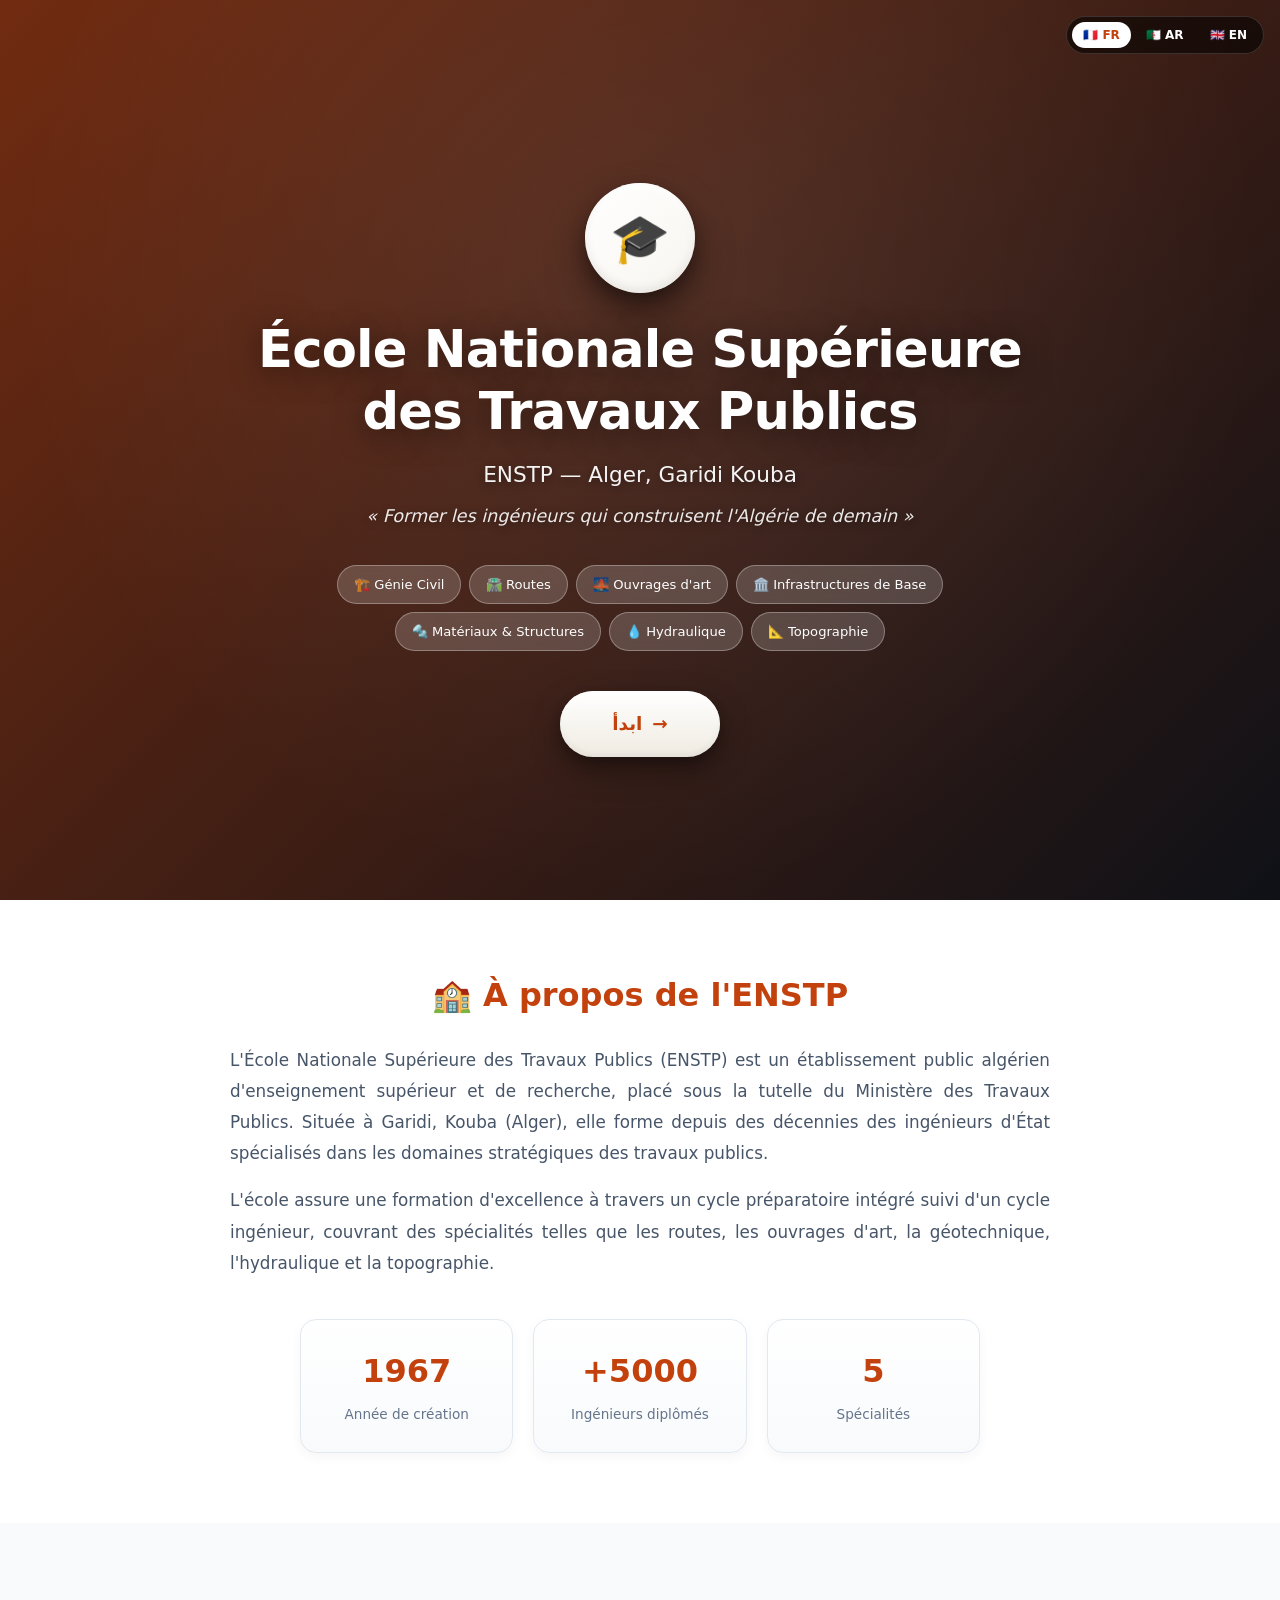
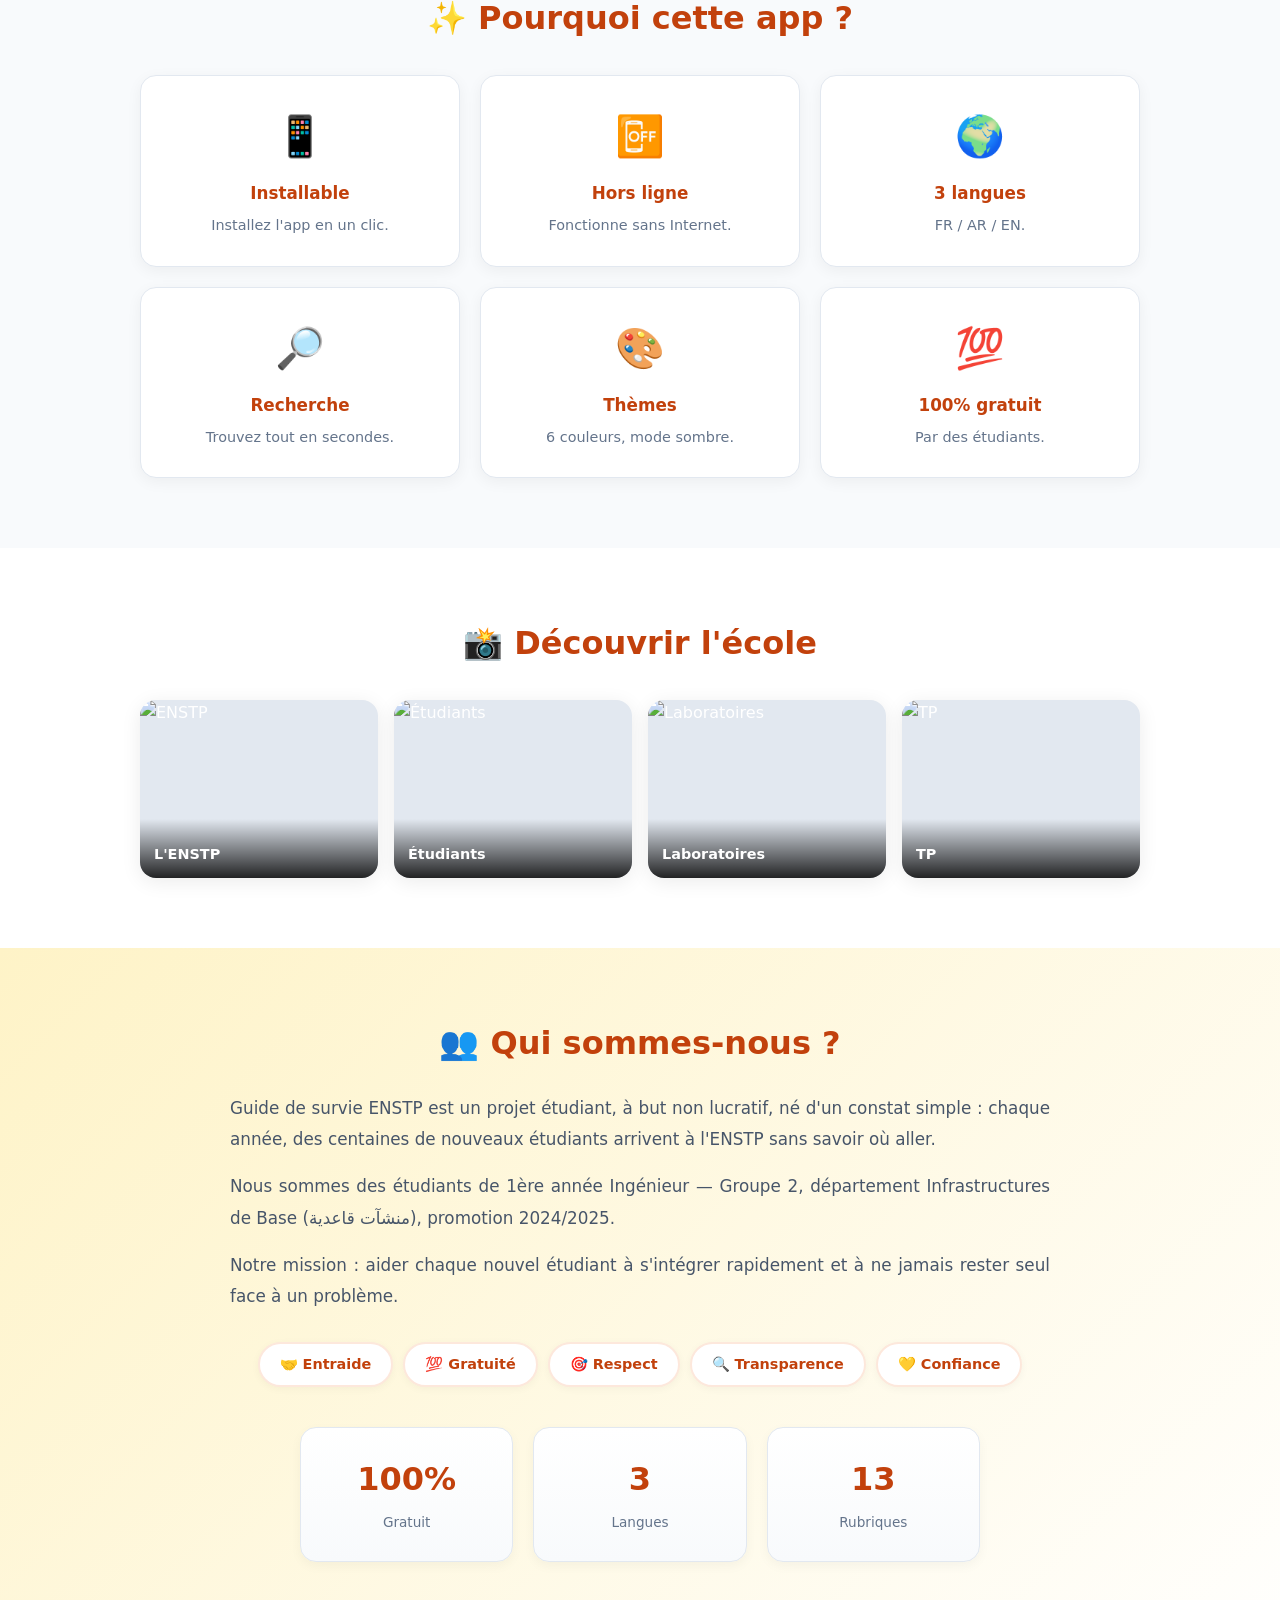
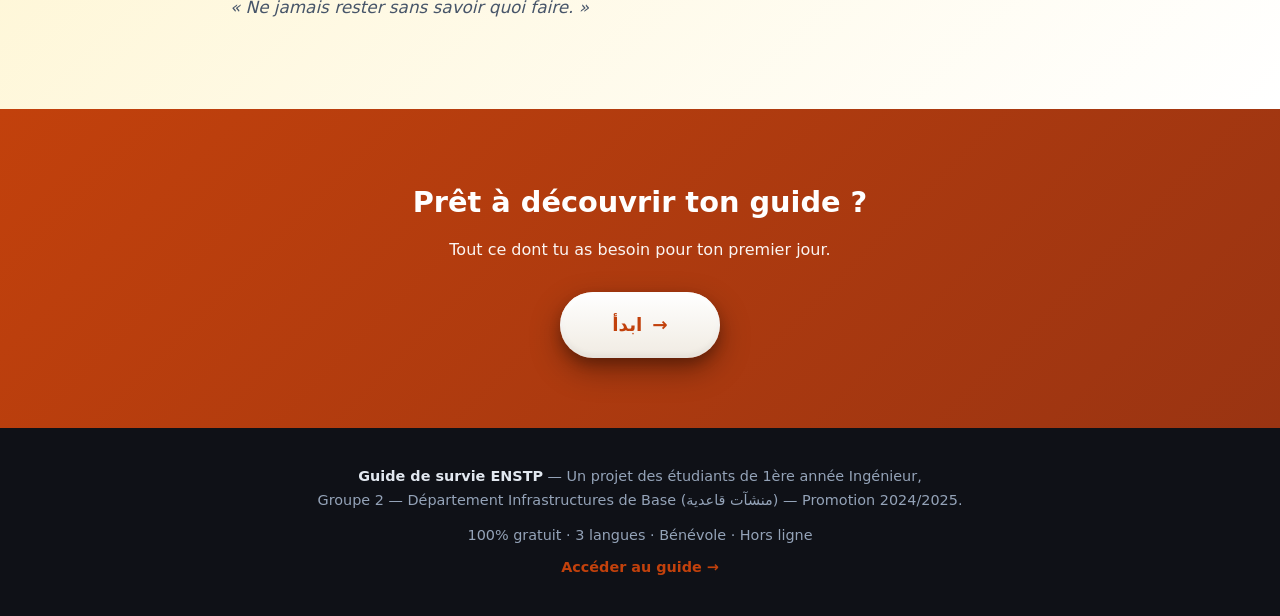
==== commit 9a8a8417: "Update index.html" ====
--- a/index.html
+++ b/index.html
@@ -5,13 +5,12 @@
 <meta name="viewport" content="width=device-width,initial-scale=1,viewport-fit=cover">
 <title>ENSTP — Guide de survie</title>
 
-<script src="theme.js"></script>
-
 <meta name="theme-color" content="#c2410c">
-<meta name="description" content="Guide de survie pour les nouveaux étudiants de l'ENSTP">
+<meta name="description" content="Guide de survie pour les nouveaux étudiants de l'ENSTP — 3 langues, hors ligne, gratuit.">
 <meta name="apple-mobile-web-app-capable" content="yes">
 <meta name="apple-mobile-web-app-status-bar-style" content="black-translucent">
 <meta name="apple-mobile-web-app-title" content="ENSTP Guide">
+<meta name="mobile-web-app-capable" content="yes">
 <link rel="manifest" href="manifest.json">
 <link rel="apple-touch-icon" href="icon-192.png">
 <link rel="icon" type="image/png" href="icon-192.png">
@@ -21,28 +20,18 @@
   --acc:#c2410c;
   --acc2:#9a3412;
   --acc-soft:#fde8dc;
-  --bg:#f6f4ef;
-  --bg-2:#ffffff;
-  --card:#ffffff;
-  --ink:#1d2433;
-  --mut:#667085;
-  --line:#e5e1d8;
-}
-:root[data-mode="dark"]{
-  --bg:#14171f;
-  --bg-2:#1a1e28;
-  --card:#1f2430;
-  --ink:#eef0f5;
-  --mut:#9aa3b5;
-  --line:#2d3342;
-}
-
+  --bg:#0f1117;
+  --ink:#fff;
+}
 *{box-sizing:border-box;margin:0;padding:0}
-html{scroll-behavior:smooth}
-body{font:16px/1.6 system-ui,-apple-system,"Segoe UI",Roboto,sans-serif;background:var(--bg);color:var(--ink);overflow-x:hidden;transition:background .3s,color .3s}
-img{max-width:100%;height:auto}
-
-/* ==== Top Controls ==== */
+body{
+  font:16px/1.6 system-ui,-apple-system,"Segoe UI",Roboto,sans-serif;
+  background:var(--bg);color:var(--ink);
+  overflow-x:hidden;
+}
+img{max-width:100%;height:auto;display:block}
+
+/* ============ الشريط العلوي ============ */
 .top-controls{
   position:fixed;top:16px;right:16px;z-index:1000;
   display:flex;gap:8px;align-items:center;flex-wrap:wrap;
@@ -52,187 +41,297 @@
   display:flex;gap:4px;
   background:rgba(0,0,0,.55);
   backdrop-filter:blur(12px);
+  -webkit-backdrop-filter:blur(12px);
   padding:5px;border-radius:30px;
   border:1px solid rgba(255,255,255,.15);
 }
 .pill button{
-  background:transparent;color:#fff;border:0;
-  padding:6px 10px;border-radius:20px;
-  font-size:.75rem;cursor:pointer;font-weight:600;
-  transition:all .2s;font-family:inherit;
+  background:transparent;color:#fff;
+  padding:6px 11px;border-radius:20px;
+  font-size:.75rem;font-weight:600;
+  cursor:pointer;transition:all .2s;
+  font-family:inherit;border:0;
 }
 .pill button:hover{background:rgba(255,255,255,.15)}
 .pill button.on{background:#fff;color:var(--acc)}
 
-.ctrl-btn{
-  width:36px;height:36px;padding:0;
-  font-size:1rem;border-radius:50%;
-  display:flex;align-items:center;justify-content:center;
-}
-.ctrl-btn:hover{background:rgba(255,255,255,.15);transform:scale(1.05)}
-
-/* ==== Theme Panel ==== */
-.theme-panel{
-  position:fixed;top:80px;right:16px;z-index:999;
-  background:var(--card);color:var(--ink);
-  padding:16px;border-radius:16px;
-  box-shadow:0 20px 50px rgba(0,0,0,.25);
-  border:1px solid var(--line);
-  display:none;min-width:240px;
-}
-.theme-panel.show{display:block;animation:fadeIn .2s}
-@keyframes fadeIn{from{opacity:0;transform:translateY(-10px)}to{opacity:1;transform:translateY(0)}}
-.theme-panel-header{display:flex;justify-content:space-between;align-items:center;margin-bottom:14px}
-.theme-panel-header strong{font-size:.9rem;color:var(--acc)}
-.tp-close{background:none;border:0;font-size:1.4rem;color:var(--mut);cursor:pointer;padding:0;line-height:1;font-family:inherit}
-.theme-swatches{display:grid;grid-template-columns:repeat(3,1fr);gap:10px}
-.swatch{
-  width:100%;aspect-ratio:1;border-radius:12px;
-  border:3px solid transparent;cursor:pointer;
-  transition:all .2s;
-}
-.swatch:hover{transform:scale(1.1)}
-.swatch.active{border-color:var(--ink);box-shadow:0 0 0 2px var(--card),0 0 0 4px var(--ink)}
-.swatch.orange{background:#c2410c}
-.swatch.red{background:#dc2626}
-.swatch.green{background:#059669}
-.swatch.blue{background:#2563eb}
-.swatch.purple{background:#7c3aed}
-.swatch.gray{background:#475569}
-
-/* ==== Offline Banner ==== */
-.offline-banner{display:none;position:fixed;top:0;left:0;right:0;background:#f59e0b;color:#fff;text-align:center;padding:6px;font-size:.8rem;font-weight:600;z-index:10000}
-body.offline .offline-banner{display:block}
-
-/* ==== Hero ==== */
+/* ============ Hero ============ */
 .hero{
   position:relative;min-height:100vh;
   display:flex;flex-direction:column;justify-content:center;
-  padding:90px 20px 40px;text-align:center;
-  background:linear-gradient(135deg,var(--acc),var(--acc2)),url('https://images.unsplash.com/photo-1562774053-701939374585?w=1600&q=80');
-  background-size:cover;background-position:center;background-attachment:fixed;
-}
-.hero::after{content:"";position:absolute;inset:0;background:rgba(0,0,0,.35);z-index:0}
-.hero>*{position:relative;z-index:1;color:#fff}
-.logo{width:100px;height:100px;margin:0 auto 24px;background:#fff;border-radius:50%;display:flex;align-items:center;justify-content:center;font-size:2.8rem;box-shadow:0 10px 40px rgba(0,0,0,.4)}
-h1{font-size:clamp(1.6rem,5.5vw,2.8rem);font-weight:800;margin-bottom:14px;line-height:1.25;letter-spacing:-.5px;text-shadow:0 2px 20px rgba(0,0,0,.3)}
-.subtitle{font-size:clamp(1rem,3.5vw,1.3rem);opacity:.95;margin-bottom:8px;font-weight:300}
-.tagline{font-size:clamp(.9rem,3vw,1.05rem);opacity:.85;margin-bottom:30px;font-style:italic;max-width:600px;margin-left:auto;margin-right:auto}
-.badges{display:flex;flex-wrap:wrap;gap:8px;justify-content:center;margin-bottom:36px;max-width:700px;margin-left:auto;margin-right:auto}
-.badge{background:rgba(255,255,255,.15);backdrop-filter:blur(10px);border:1px solid rgba(255,255,255,.25);padding:7px 16px;border-radius:20px;font-size:.85rem;font-weight:500;color:#fff}
-.cta-group{display:flex;flex-wrap:wrap;gap:12px;justify-content:center;margin-top:10px}
-.start-btn{display:inline-block;background:#fff;color:var(--acc);padding:18px 54px;border-radius:50px;font-size:1.2rem;font-weight:800;text-decoration:none;box-shadow:0 10px 40px rgba(0,0,0,.35);transition:transform .2s,box-shadow .2s;border:0;cursor:pointer;font-family:inherit}
-.start-btn:hover{transform:translateY(-3px);box-shadow:0 15px 50px rgba(0,0,0,.5)}
-.install-btn{display:none;align-items:center;gap:8px;background:linear-gradient(135deg,#10b981,#059669);color:#fff;padding:14px 32px;border-radius:50px;font-size:1rem;font-weight:700;text-decoration:none;box-shadow:0 10px 40px rgba(0,0,0,.35);border:0;cursor:pointer;font-family:inherit;transition:transform .2s}
-.install-btn:hover{transform:translateY(-3px)}
-.install-btn.show{display:inline-flex}
-
-/* ==== Sections ==== */
-section{padding:70px 20px;transition:background .3s}
-.about{background:var(--bg-2)}
+  padding:100px 20px 60px;text-align:center;
+  background-image:linear-gradient(135deg,rgba(194,65,12,.55),rgba(15,17,23,.72)),url('https://images.unsplash.com/photo-1562774053-701939374585?w=1600&q=80');
+  background-size:cover;
+  background-position:center 40%;
+  background-attachment:fixed;
+  background-color:#0f1117;
+}
+.hero::after{
+  content:"";position:absolute;inset:0;
+  background:radial-gradient(circle at 50% 30%,rgba(255,255,255,.08),transparent 70%);
+  z-index:0;
+}
+.hero>*{position:relative;z-index:1}
+
+.logo-3d{
+  width:110px;height:110px;margin:0 auto 26px;
+  background:linear-gradient(135deg,#fff,#f8f5ef);
+  border-radius:50%;
+  display:flex;align-items:center;justify-content:center;
+  font-size:3rem;
+  box-shadow:
+    0 20px 40px rgba(0,0,0,.4),
+    0 8px 16px rgba(0,0,0,.3),
+    inset 0 -4px 10px rgba(0,0,0,.08),
+    inset 0 4px 10px rgba(255,255,255,.9);
+  animation:floatLogo 4s ease-in-out infinite;
+}
+@keyframes floatLogo{
+  0%,100%{transform:translateY(0)}
+  50%{transform:translateY(-10px)}
+}
+
+.hero h1{
+  font-size:clamp(1.7rem,6vw,3.2rem);
+  font-weight:900;
+  margin-bottom:16px;
+  line-height:1.2;
+  letter-spacing:-.8px;
+  color:#fff;
+  text-shadow:0 4px 30px rgba(0,0,0,.5);
+}
+.hero .subtitle{
+  font-size:clamp(1rem,3.5vw,1.35rem);
+  opacity:.95;margin-bottom:10px;
+  font-weight:300;color:#fff;
+  text-shadow:0 2px 10px rgba(0,0,0,.5);
+}
+.hero .tagline{
+  font-size:clamp(.9rem,3vw,1.1rem);
+  opacity:.9;margin-bottom:36px;font-style:italic;
+  max-width:640px;margin-left:auto;margin-right:auto;
+  line-height:1.5;color:#fff;
+  text-shadow:0 2px 10px rgba(0,0,0,.5);
+}
+
+.badges{
+  display:flex;flex-wrap:wrap;gap:8px;justify-content:center;
+  margin-bottom:40px;max-width:760px;
+  margin-left:auto;margin-right:auto;
+}
+.badge{
+  background:rgba(255,255,255,.18);
+  backdrop-filter:blur(10px);
+  -webkit-backdrop-filter:blur(10px);
+  border:1px solid rgba(255,255,255,.3);
+  padding:8px 16px;border-radius:24px;
+  font-size:.82rem;font-weight:500;color:#fff;
+  transition:all .25s;
+}
+.badge:hover{background:rgba(255,255,255,.28);transform:translateY(-2px)}
+
+.cta-group{
+  display:flex;flex-wrap:wrap;gap:14px;
+  justify-content:center;align-items:center;
+}
+
+.btn-3d{
+  display:inline-flex;align-items:center;gap:10px;
+  background:linear-gradient(180deg,#fff,#f0ebe2);
+  color:var(--acc);
+  padding:18px 52px;border-radius:50px;
+  font-size:1.15rem;font-weight:800;
+  text-decoration:none;
+  box-shadow:
+    0 12px 30px rgba(0,0,0,.35),
+    0 6px 12px rgba(0,0,0,.2),
+    inset 0 -3px 6px rgba(0,0,0,.06),
+    inset 0 3px 6px rgba(255,255,255,.9);
+  transition:all .25s;
+  border:0;cursor:pointer;font-family:inherit;
+}
+.btn-3d:hover{
+  transform:translateY(-4px);
+  box-shadow:
+    0 18px 40px rgba(0,0,0,.4),
+    0 10px 20px rgba(0,0,0,.25),
+    inset 0 -3px 6px rgba(0,0,0,.06),
+    inset 0 3px 6px rgba(255,255,255,.9);
+}
+.btn-3d .arrow{transition:transform .3s}
+.btn-3d:hover .arrow{transform:translateX(6px)}
+html[dir="rtl"] .btn-3d .arrow{transform:scaleX(-1)}
+html[dir="rtl"] .btn-3d:hover .arrow{transform:scaleX(-1) translateX(6px)}
+
+.btn-install{
+  display:none;align-items:center;gap:8px;
+  background:linear-gradient(135deg,#10b981,#059669);
+  color:#fff;padding:15px 30px;border-radius:50px;
+  font-size:1rem;font-weight:700;
+  box-shadow:
+    0 10px 25px rgba(16,185,129,.4),
+    0 4px 10px rgba(0,0,0,.2),
+    inset 0 -3px 6px rgba(0,0,0,.1),
+    inset 0 3px 6px rgba(255,255,255,.25);
+  transition:all .25s;
+  border:0;cursor:pointer;font-family:inherit;
+}
+.btn-install:hover{transform:translateY(-3px)}
+.btn-install.show{display:inline-flex}
+
+/* ============ Sections ============ */
+section{padding:70px 20px}
+.about{background:#fff;color:#1d2433}
 .about-inner{max-width:820px;margin:0 auto}
 .about h2{font-size:clamp(1.4rem,4vw,2rem);color:var(--acc);margin-bottom:24px;text-align:center}
-.about p{font-size:1.05rem;line-height:1.85;color:var(--mut);margin-bottom:16px;text-align:justify}
+.about p{font-size:1.05rem;line-height:1.85;color:#475569;margin-bottom:16px;text-align:justify}
 .about p strong{color:var(--acc)}
-.stats{display:grid;grid-template-columns:repeat(3,1fr);gap:20px;max-width:700px;margin:40px auto 0;padding:0 10px}
-.stat{text-align:center;background:var(--acc-soft);padding:26px 14px;border-radius:16px}
-.stat b{display:block;font-size:2rem;color:var(--acc);font-weight:800;margin-bottom:4px}
-.stat span{font-size:.85rem;color:var(--mut);font-weight:500}
-
-.features{background:var(--bg)}
+
+.stats{
+  display:grid;grid-template-columns:repeat(3,1fr);
+  gap:20px;max-width:700px;margin:40px auto 0;
+  padding:0 10px;
+}
+.stat{
+  text-align:center;
+  background:linear-gradient(180deg,#fff,#f8fafc);
+  padding:26px 14px;border-radius:16px;
+  border:1px solid #e2e8f0;
+  box-shadow:0 4px 12px rgba(0,0,0,.04);
+}
+.stat b{display:block;font-size:2rem;color:var(--acc);font-weight:900;margin-bottom:4px}
+.stat span{font-size:.85rem;color:#64748b;font-weight:500}
+
+.features{background:#f8fafc}
 .features-inner{max-width:1000px;margin:0 auto}
 .features h2{font-size:clamp(1.4rem,4vw,2rem);color:var(--acc);margin-bottom:30px;text-align:center}
-.features-grid{display:grid;grid-template-columns:repeat(auto-fit,minmax(240px,1fr));gap:18px}
-.feature{background:var(--card);padding:24px 18px;border-radius:16px;box-shadow:0 4px 20px rgba(0,0,0,.06);text-align:center;border:1px solid var(--line);transition:transform .3s}
-.feature:hover{transform:translateY(-4px);box-shadow:0 8px 30px rgba(0,0,0,.1)}
-.feature .icon{font-size:2.4rem;margin-bottom:10px;display:block}
+.features-grid{
+  display:grid;
+  grid-template-columns:repeat(auto-fit,minmax(240px,1fr));
+  gap:20px;
+}
+.feature{
+  background:#fff;padding:28px 20px;border-radius:16px;
+  box-shadow:0 4px 15px rgba(0,0,0,.05);
+  text-align:center;
+  border:1px solid #e2e8f0;
+  transition:all .3s;
+}
+.feature:hover{transform:translateY(-6px);box-shadow:0 12px 30px rgba(0,0,0,.1)}
+.feature .icon{font-size:2.5rem;margin-bottom:12px;display:block}
 .feature h3{color:var(--acc);margin-bottom:8px;font-size:1.05rem}
-.feature p{color:var(--mut);font-size:.9rem;line-height:1.6}
-
-.gallery{background:var(--bg-2)}
+.feature p{color:#64748b;font-size:.9rem;line-height:1.6}
+
+.gallery{background:#fff}
 .gallery-inner{max-width:1000px;margin:0 auto}
 .gallery h2{font-size:clamp(1.4rem,4vw,2rem);color:var(--acc);margin-bottom:30px;text-align:center}
-.gallery-grid{display:grid;grid-template-columns:repeat(auto-fit,minmax(220px,1fr));gap:14px}
-.gallery-item{border-radius:16px;overflow:hidden;box-shadow:0 4px 20px rgba(0,0,0,.08);aspect-ratio:4/3;background:var(--line);position:relative}
+.gallery-grid{
+  display:grid;
+  grid-template-columns:repeat(auto-fit,minmax(220px,1fr));
+  gap:16px;
+}
+.gallery-item{
+  border-radius:16px;overflow:hidden;
+  box-shadow:0 4px 20px rgba(0,0,0,.08);
+  aspect-ratio:4/3;background:#e2e8f0;
+  position:relative;transition:transform .3s;
+}
+.gallery-item:hover{transform:scale(1.03)}
 .gallery-item img{width:100%;height:100%;object-fit:cover;display:block}
-.gallery-item .cap{position:absolute;bottom:0;left:0;right:0;background:linear-gradient(transparent,rgba(0,0,0,.85));color:#fff;padding:24px 14px 12px;font-size:.9rem;font-weight:600}
-
-.team{background:var(--acc-soft)}
+.gallery-item .cap{
+  position:absolute;bottom:0;left:0;right:0;
+  background:linear-gradient(transparent,rgba(0,0,0,.85));
+  color:#fff;padding:24px 14px 12px;
+  font-size:.9rem;font-weight:600;
+}
+
+.team{background:linear-gradient(135deg,#fef3c7,#fff)}
 .team-inner{max-width:820px;margin:0 auto}
 .team h2{font-size:clamp(1.4rem,4vw,2rem);color:var(--acc);margin-bottom:24px;text-align:center}
-.team p{font-size:1.05rem;line-height:1.85;color:var(--mut);margin-bottom:16px;text-align:justify}
+.team p{font-size:1.05rem;line-height:1.85;color:#475569;margin-bottom:16px;text-align:justify}
 .team p strong{color:var(--acc)}
 .values{display:flex;flex-wrap:wrap;gap:10px;justify-content:center;margin:30px 0}
-.value{background:var(--card);padding:8px 18px;border-radius:30px;font-size:.9rem;font-weight:600;color:var(--acc);border:1px solid var(--line)}
-.quote{text-align:center;margin-top:30px;font-style:italic;color:var(--mut);font-size:1.05rem}
-.learn-more{display:block;text-align:center;margin-top:24px;color:var(--acc);font-weight:700;text-decoration:none;font-size:1rem}
-
-.final-cta{background:linear-gradient(135deg,var(--acc),var(--acc2));text-align:center;color:#fff}
+.value{
+  background:#fff;border:2px solid var(--acc-soft);
+  padding:9px 20px;border-radius:30px;
+  font-size:.9rem;font-weight:600;color:var(--acc);
+  box-shadow:0 2px 8px rgba(0,0,0,.04);
+}
+.quote{text-align:center;margin-top:30px;font-style:italic;color:#94a3b8;font-size:1.05rem}
+
+.final-cta{
+  background:linear-gradient(135deg,var(--acc),var(--acc2));
+  text-align:center;color:#fff;
+}
 .final-cta h2{font-size:clamp(1.3rem,4vw,1.8rem);margin-bottom:12px}
 .final-cta p{opacity:.95;margin-bottom:30px;max-width:600px;margin-left:auto;margin-right:auto}
 
-footer{background:var(--bg);color:var(--mut);text-align:center;padding:36px 20px;font-size:.9rem;line-height:1.7;border-top:1px solid var(--line)}
-footer strong{color:var(--ink)}
+footer{
+  background:#0f1117;color:#94a3b8;
+  text-align:center;padding:36px 20px;
+  font-size:.9rem;line-height:1.7;
+}
+footer strong{color:#e2e8f0}
 footer a{color:var(--acc);text-decoration:none;font-weight:600}
 
-.install-banner{display:none;position:fixed;bottom:20px;left:20px;right:20px;background:var(--card);color:var(--ink);padding:14px 18px;border-radius:16px;box-shadow:0 20px 50px rgba(0,0,0,.25);z-index:1000;align-items:center;gap:12px;max-width:440px;margin:0 auto;border:1px solid var(--line)}
+.install-banner{
+  display:none;position:fixed;bottom:20px;
+  left:20px;right:20px;
+  background:#fff;color:#1d2433;
+  padding:14px 18px;border-radius:16px;
+  box-shadow:0 20px 50px rgba(0,0,0,.3);
+  z-index:1000;align-items:center;gap:12px;
+  max-width:440px;margin:0 auto;
+  border:1px solid #e2e8f0;
+}
 .install-banner.show{display:flex}
 .install-banner .ib-icon{font-size:1.8rem;flex-shrink:0}
 .install-banner .ib-text{flex:1;font-size:.88rem;line-height:1.4}
 .install-banner .ib-text strong{display:block;color:var(--acc);font-size:.95rem;margin-bottom:2px}
-.install-banner .ib-btn{background:var(--acc);color:#fff;border:0;padding:10px 18px;border-radius:10px;font-weight:600;cursor:pointer;font-family:inherit;font-size:.88rem;flex-shrink:0}
-.install-banner .ib-close{background:none;border:0;color:var(--mut);font-size:1.3rem;cursor:pointer;padding:0 4px;font-family:inherit}
+.install-banner .ib-btn{
+  background:var(--acc);color:#fff;
+  padding:10px 18px;border-radius:10px;
+  font-weight:600;cursor:pointer;
+  font-family:inherit;font-size:.88rem;
+  flex-shrink:0;border:0;
+}
+.install-banner .ib-close{
+  background:none;border:0;color:#94a3b8;
+  font-size:1.3rem;cursor:pointer;
+  padding:0 4px;font-family:inherit;
+}
 
 @media(max-width:600px){
-  .hero{background-attachment:scroll;padding:70px 16px 40px}
+  .hero{background-attachment:scroll;background-position:center 30%;padding:80px 16px 50px}
   .stats{grid-template-columns:1fr;gap:12px}
-  .start-btn{padding:16px 42px;font-size:1.1rem}
-  .top-controls{top:10px;right:10px;gap:4px}
-  .pill button{padding:5px 8px;font-size:.7rem}
-  .ctrl-btn{width:32px;height:32px;font-size:.9rem}
-  .theme-panel{top:64px;right:10px;left:10px;min-width:0}
+  .btn-3d{padding:16px 40px;font-size:1.05rem}
+  .btn-install{padding:13px 24px;font-size:.92rem}
+  .top-controls{top:10px;right:10px;gap:5px}
+  .pill button{padding:5px 9px;font-size:.7rem}
+  .install-banner{left:12px;right:12px;bottom:12px}
 }
 </style>
 </head>
 <body>
 
-<div class="offline-banner">📴 Mode hors ligne</div>
-
-<!-- Controls -->
+<!-- الشريط العلوي -->
 <div class="top-controls">
   <div class="pill">
     <button onclick="setLang('fr')" data-lang="fr">🇫🇷 FR</button>
     <button onclick="setLang('ar')" data-lang="ar">🇩🇿 AR</button>
     <button onclick="setLang('en')" data-lang="en">🇬🇧 EN</button>
   </div>
-  <div class="pill">
-    <button class="ctrl-btn" onclick="toggleMode()" data-mode-toggle title="Mode">🌙</button>
-    <button class="ctrl-btn" onclick="toggleThemePanel()" title="Couleurs">🎨</button>
-  </div>
 </div>
 
-<!-- Theme Panel -->
-<div class="theme-panel" id="theme-panel">
-  <div class="theme-panel-header">
-    <strong id="tp-title">Couleur</strong>
-    <button class="tp-close" onclick="closeThemePanel()">×</button>
-  </div>
-  <div class="theme-swatches">
-    <button class="swatch orange" onclick="setTheme('orange')" data-theme-btn="orange" title="Orange"></button>
-    <button class="swatch red" onclick="setTheme('red')" data-theme-btn="red" title="Rouge"></button>
-    <button class="swatch green" onclick="setTheme('green')" data-theme-btn="green" title="Vert"></button>
-    <button class="swatch blue" onclick="setTheme('blue')" data-theme-btn="blue" title="Bleu"></button>
-    <button class="swatch purple" onclick="setTheme('purple')" data-theme-btn="purple" title="Violet"></button>
-    <button class="swatch gray" onclick="setTheme('gray')" data-theme-btn="gray" title="Gris"></button>
-  </div>
-</div>
-
+<!-- ============================================ -->
 <!-- HERO -->
+<!-- ============================================ -->
 <section class="hero">
-  <div class="logo">🎓</div>
+  <div class="logo-3d">🎓</div>
   <h1 id="hero-title">École Nationale Supérieure<br>des Travaux Publics</h1>
   <p class="subtitle" id="hero-subtitle">ENSTP — Alger, Garidi Kouba</p>
   <p class="tagline" id="hero-tagline">« Former les ingénieurs qui construisent l'Algérie de demain »</p>
+
   <div class="badges">
     <span class="badge">🏗️ Génie Civil</span>
     <span class="badge">🛣️ Routes</span>
@@ -242,20 +341,25 @@
     <span class="badge">💧 Hydraulique</span>
     <span class="badge">📐 Topographie</span>
   </div>
+
   <div class="cta-group">
-    <a href="guide.html" class="start-btn"><span id="hero-btn">ابدأ</span> <span>→</span></a>
-    <button id="install-btn-hero" class="install-btn" onclick="installApp()">
+    <a href="guide.html" class="btn-3d">
+      <span id="hero-btn">ابدأ</span> <span class="arrow">→</span>
+    </a>
+    <button id="install-btn-hero" class="btn-install" onclick="installApp()">
       <span>📱</span> <span id="install-text-hero">Installer</span>
     </button>
   </div>
 </section>
 
+<!-- ============================================ -->
 <!-- ABOUT -->
+<!-- ============================================ -->
 <section class="about">
   <div class="about-inner">
     <h2 id="about-title">🏫 À propos de l'ENSTP</h2>
     <p id="about-p1">L'École Nationale Supérieure des Travaux Publics (ENSTP) est un établissement public algérien d'enseignement supérieur et de recherche, placé sous la tutelle du Ministère des Travaux Publics. Située à Garidi, Kouba (Alger), elle forme depuis des décennies des ingénieurs d'État spécialisés dans les domaines stratégiques des travaux publics.</p>
-    <p id="about-p2">L'école assure une formation d'excellence à travers un cycle préparatoire intégré suivi d'un cycle ingénieur, couvrant des spécialités telles que les routes, les ouvrages d'art, la géotechnique, l'hydraulique et la topographie.</p>
+    <p id="about-p2">L'école assure une formation d'excellence à travers un cycle préparatoire intégré suivi d'un cycle ingénieur, couvrant des spécialités telles que les routes, les ouvrages d'art, la géotechnique, l'hydraulique et la topographie. Ses diplômés contribuent activement au développement des infrastructures à travers tout le territoire national.</p>
   </div>
   <div class="stats">
     <div class="stat"><b>1967</b><span id="stat1">Année de création</span></div>
@@ -264,7 +368,9 @@
   </div>
 </section>
 
+<!-- ============================================ -->
 <!-- FEATURES -->
+<!-- ============================================ -->
 <section class="features">
   <div class="features-inner">
     <h2 id="features-title">✨ Pourquoi cette app ?</h2>
@@ -279,25 +385,29 @@
   </div>
 </section>
 
+<!-- ============================================ -->
 <!-- GALLERY -->
+<!-- ============================================ -->
 <section class="gallery">
   <div class="gallery-inner">
     <h2 id="gallery-title">📸 Découvrir l'école</h2>
     <div class="gallery-grid">
-      <div class="gallery-item"><img src="https://images.unsplash.com/photo-1562774053-701939374585?w=600&q=80" loading="lazy"><div class="cap" id="cap1">L'ENSTP</div></div>
-      <div class="gallery-item"><img src="https://images.unsplash.com/photo-1523050854058-8df90110c9f1?w=600&q=80" loading="lazy"><div class="cap" id="cap2">Étudiants</div></div>
-      <div class="gallery-item"><img src="https://images.unsplash.com/photo-1581092918056-0c4c3acd3789?w=600&q=80" loading="lazy"><div class="cap" id="cap3">Laboratoires</div></div>
-      <div class="gallery-item"><img src="https://images.unsplash.com/photo-1541888946425-d81bb19240f5?w=600&q=80" loading="lazy"><div class="cap" id="cap4">TP</div></div>
+      <div class="gallery-item"><img src="https://images.unsplash.com/photo-1562774053-701939374585?w=600&q=80" loading="lazy" alt="ENSTP"><div class="cap" id="cap1">L'ENSTP</div></div>
+      <div class="gallery-item"><img src="https://images.unsplash.com/photo-1523050854058-8df90110c9f1?w=600&q=80" loading="lazy" alt="Étudiants"><div class="cap" id="cap2">Étudiants</div></div>
+      <div class="gallery-item"><img src="https://images.unsplash.com/photo-1581092918056-0c4c3acd3789?w=600&q=80" loading="lazy" alt="Laboratoires"><div class="cap" id="cap3">Laboratoires</div></div>
+      <div class="gallery-item"><img src="https://images.unsplash.com/photo-1541888946425-d81bb19240f5?w=600&q=80" loading="lazy" alt="TP"><div class="cap" id="cap4">Travaux pratiques</div></div>
     </div>
   </div>
 </section>
 
+<!-- ============================================ -->
 <!-- TEAM -->
+<!-- ============================================ -->
 <section class="team">
   <div class="team-inner">
     <h2 id="team-title">👥 Qui sommes-nous ?</h2>
     <p id="team-p1"><strong>Guide de survie ENSTP</strong> est un projet étudiant, à but non lucratif, né d'un constat simple : chaque année, des centaines de nouveaux étudiants arrivent à l'ENSTP sans savoir où aller, à qui parler, ni comment s'organiser.</p>
-    <p id="team-p2">Nous sommes <strong>des étudiants de 1ère année Ingénieur — Groupe 2, département Infrastructures de Base (منشآت قاعدية), promotion 2024/2025</strong>.</p>
+    <p id="team-p2">Nous sommes <strong>des étudiants de 1ère année Ingénieur — Groupe 2, département Infrastructures de Base (منشآت قاعدية), promotion 2024/2025</strong> à l'ENSTP. Ce guide est un projet bénévole, né de notre propre expérience.</p>
     <p id="team-p3">Notre mission : <strong>aider chaque nouvel étudiant à s'intégrer rapidement</strong> et à ne jamais rester seul face à un problème.</p>
     <div class="values">
       <span class="value">🤝 Entraide</span>
@@ -309,23 +419,26 @@
     <div class="stats">
       <div class="stat"><b>100%</b><span id="team-stat1">Gratuit</span></div>
       <div class="stat"><b>3</b><span id="team-stat2">Langues</span></div>
-      <div class="stat"><b>10</b><span id="team-stat3">Rubriques</span></div>
+      <div class="stat"><b>13</b><span id="team-stat3">Rubriques</span></div>
     </div>
     <p class="quote" id="team-quote">« Ne jamais rester sans savoir quoi faire. »</p>
-    <a href="guide.html#equipe" class="learn-more" id="team-link">En savoir plus →</a>
   </div>
 </section>
 
+<!-- ============================================ -->
 <!-- FINAL CTA -->
+<!-- ============================================ -->
 <section class="final-cta">
   <h2 id="final-title">Prêt à découvrir ton guide ?</h2>
-  <p id="final-p">Tout ce dont tu as besoin pour ton premier jour.</p>
-  <a href="guide.html" class="start-btn"><span id="final-btn">ابدأ</span> <span>→</span></a>
+  <p id="final-p">Tout ce dont tu as besoin pour ton premier jour à l'ENSTP.</p>
+  <a href="guide.html" class="btn-3d">
+    <span id="final-btn">ابدأ</span> <span class="arrow">→</span>
+  </a>
 </section>
 
 <footer>
-  <p><strong>Guide de survie ENSTP</strong> — 1ère année Ingénieur, Groupe 2<br>Département Infrastructures de Base — Promotion 2024/2025.</p>
-  <p style="margin-top:10px">100% gratuit · 3 langues · Hors ligne</p>
+  <p><strong>Guide de survie ENSTP</strong> — Un projet des étudiants de 1ère année Ingénieur,<br>Groupe 2 — Département Infrastructures de Base (منشآت قاعدية) — Promotion 2024/2025.</p>
+  <p style="margin-top:10px">100% gratuit · 3 langues · Bénévole · Hors ligne</p>
   <p style="margin-top:8px"><a href="guide.html">Accéder au guide →</a></p>
 </footer>
 
@@ -340,10 +453,7 @@
 </div>
 
 <script>
-// ============================================
-// نصوص 3 لغات
-// ============================================
-const LANG_DATA = {
+const LANG_DATA_INDEX = {
   fr: {
     heroTitle: "École Nationale Supérieure<br>des Travaux Publics",
     heroSubtitle: "ENSTP — Alger, Garidi Kouba",
@@ -368,12 +478,10 @@
     teamP3: "Notre mission : aider chaque nouvel étudiant à s'intégrer rapidement et à ne jamais rester seul face à un problème.",
     teamStat1: "Gratuit", teamStat2: "Langues", teamStat3: "Rubriques",
     teamQuote: "« Ne jamais rester sans savoir quoi faire. »",
-    teamLink: "En savoir plus →",
     finalTitle: "Prêt à découvrir ton guide ?",
     finalP: "Tout ce dont tu as besoin pour ton premier jour.",
     finalBtn: "ابدأ",
-    ibTitle: "Installer l'app", ibDesc: "Accès rapide, hors ligne", ibBtn: "Installer",
-    tpTitle: "Couleur"
+    ibTitle: "Installer l'app", ibDesc: "Accès rapide, hors ligne", ibBtn: "Installer"
   },
   ar: {
     heroTitle: "المدرسة الوطنية العليا<br>للأشغال العمومية",
@@ -399,12 +507,10 @@
     teamP3: "مهمتنا: مساعدة كل طالب جديد على الاندماج بسرعة وعدم البقاء وحيداً أمام أي مشكلة.",
     teamStat1: "مجاني", teamStat2: "لغات", teamStat3: "أقسام",
     teamQuote: "« لا تبقَ أبداً دون أن تعرف ماذا تفعل. »",
-    teamLink: "اعرف المزيد ←",
     finalTitle: "جاهز لاكتشاف دليلك؟",
     finalP: "كل ما تحتاجه ليومك الأول.",
     finalBtn: "ابدأ",
-    ibTitle: "ثبّت التطبيق", ibDesc: "وصول سريع، بدون إنترنت", ibBtn: "تثبيت",
-    tpTitle: "اللون"
+    ibTitle: "ثبّت التطبيق", ibDesc: "وصول سريع، بدون إنترنت", ibBtn: "تثبيت"
   },
   en: {
     heroTitle: "National Higher School<br>of Public Works",
@@ -423,35 +529,27 @@
     f5Title: "Themes", f5Desc: "6 colors, dark mode.",
     f6Title: "100% free", f6Desc: "By students.",
     galleryTitle: "📸 Discover the school",
-    cap1: "ENSTP", cap2: "Students", cap3: "Labs", cap4: "Practical",
+    cap1: "ENSTP", cap2: "Students", cap3: "Labs", cap4: "Practical work",
     teamTitle: "👥 Who are we?",
     teamP1: "ENSTP Survival Guide is a student project, non-profit, born from a simple observation: every year, hundreds of new students arrive at ENSTP without knowing where to go.",
     teamP2: "We are 1st year Engineering students — Group 2, Infrastructures de Base department, promotion 2024/2025.",
     teamP3: "Our mission: help every new student integrate quickly and never stay alone facing a problem.",
     teamStat1: "Free", teamStat2: "Languages", teamStat3: "Sections",
     teamQuote: "\"Never stay without knowing what to do.\"",
-    teamLink: "Learn more →",
     finalTitle: "Ready to discover your guide?",
     finalP: "Everything you need for your first day.",
     finalBtn: "Start",
-    ibTitle: "Install the app", ibDesc: "Fast access, offline", ibBtn: "Install",
-    tpTitle: "Color"
+    ibTitle: "Install the app", ibDesc: "Fast access, offline", ibBtn: "Install"
   }
 };
 
-// ============================================
-// تبديل اللغة
-// ============================================
 function setLang(lang) {
-  if (!LANG_DATA[lang]) return;
-  
   localStorage.setItem('lang', lang);
   document.documentElement.lang = lang;
   document.documentElement.dir = (lang === 'ar') ? 'rtl' : 'ltr';
-  
-  const d = LANG_DATA[lang];
-  
-  // تحديث كل النصوص
+  const d = LANG_DATA_INDEX[lang];
+  if (!d) return;
+
   const map = {
     'hero-title': 'heroTitle', 'hero-subtitle': 'heroSubtitle', 'hero-tagline': 'heroTagline',
     'hero-btn': 'heroBtn', 'install-text-hero': 'installBtn',
@@ -468,12 +566,11 @@
     'cap1': 'cap1', 'cap2': 'cap2', 'cap3': 'cap3', 'cap4': 'cap4',
     'team-title': 'teamTitle', 'team-p1': 'teamP1', 'team-p2': 'teamP2', 'team-p3': 'teamP3',
     'team-stat1': 'teamStat1', 'team-stat2': 'teamStat2', 'team-stat3': 'teamStat3',
-    'team-quote': 'teamQuote', 'team-link': 'teamLink',
+    'team-quote': 'teamQuote',
     'final-title': 'finalTitle', 'final-p': 'finalP', 'final-btn': 'finalBtn',
-    'ib-title': 'ibTitle', 'ib-desc': 'ibDesc', 'ib-btn': 'ibBtn',
-    'tp-title': 'tpTitle'
+    'ib-title': 'ibTitle', 'ib-desc': 'ibDesc', 'ib-btn': 'ibBtn'
   };
-  
+
   Object.keys(map).forEach(id => {
     const el = document.getElementById(id);
     if (el && d[map[id]]) {
@@ -481,18 +578,14 @@
       else el.textContent = d[map[id]];
     }
   });
-  
-  // تحديث الأزرار النشطة
+
   document.querySelectorAll('[data-lang]').forEach(b => {
     b.classList.toggle('on', b.dataset.lang === lang);
   });
 }
 
-// ============================================
-// تثبيت التطبيق (PWA)
-// ============================================
+// PWA install
 let deferredPrompt = null;
-
 window.addEventListener('beforeinstallprompt', (e) => {
   e.preventDefault();
   deferredPrompt = e;
@@ -529,67 +622,17 @@
          window.navigator.standalone === true;
 }
 
-window.addEventListener('appinstalled', () => {
-  document.getElementById('install-btn-hero').classList.remove('show');
-  document.getElementById('install-banner').classList.remove('show');
-});
-
-// ============================================
-// حالة الاتصال
-// ============================================
-function updateOnlineStatus() {
-  document.body.classList.toggle('offline', !navigator.onLine);
-}
-window.addEventListener('online', updateOnlineStatus);
-window.addEventListener('offline', updateOnlineStatus);
-updateOnlineStatus();
-
-// ============================================
 // Service Worker
-// ============================================
 if ('serviceWorker' in navigator) {
   window.addEventListener('load', () => {
     navigator.serviceWorker.register('sw.js', { scope: './' })
-      .then((reg) => {
-        console.log('✅ SW enregistré');
-        reg.addEventListener('updatefound', () => {
-          const nw = reg.installing;
-          nw.addEventListener('statechange', () => {
-            if (nw.state === 'installed' && navigator.serviceWorker.controller) {
-              if (confirm('Nouvelle version. Recharger ?')) {
-                nw.postMessage('SKIP_WAITING');
-                window.location.reload();
-              }
-            }
-          });
-        });
-      })
+      .then(() => console.log('✅ SW'))
       .catch((err) => console.log('❌ SW:', err));
   });
 }
 
-// ============================================
-// إغلاق لوحة الألوان عند الضغط خارجها
-// ============================================
-document.addEventListener('click', (e) => {
-  const panel = document.getElementById('theme-panel');
-  const controls = document.querySelector('.top-controls');
-  if (panel && panel.classList.contains('show') &&
-      !panel.contains(e.target) && !controls?.contains(e.target)) {
-    closeThemePanel();
-  }
-});
-
-// ============================================
-// البدء
-// ============================================
-(function() {
-  // طبّق الثيم
-  if (typeof applyTheme === 'function') applyTheme();
-  // طبّق اللغة
-  setLang(localStorage.getItem('lang') || 'fr');
-})();
+// Start
+setLang(localStorage.getItem('lang') || 'fr');
 </script>
-
 </body>
 </html>
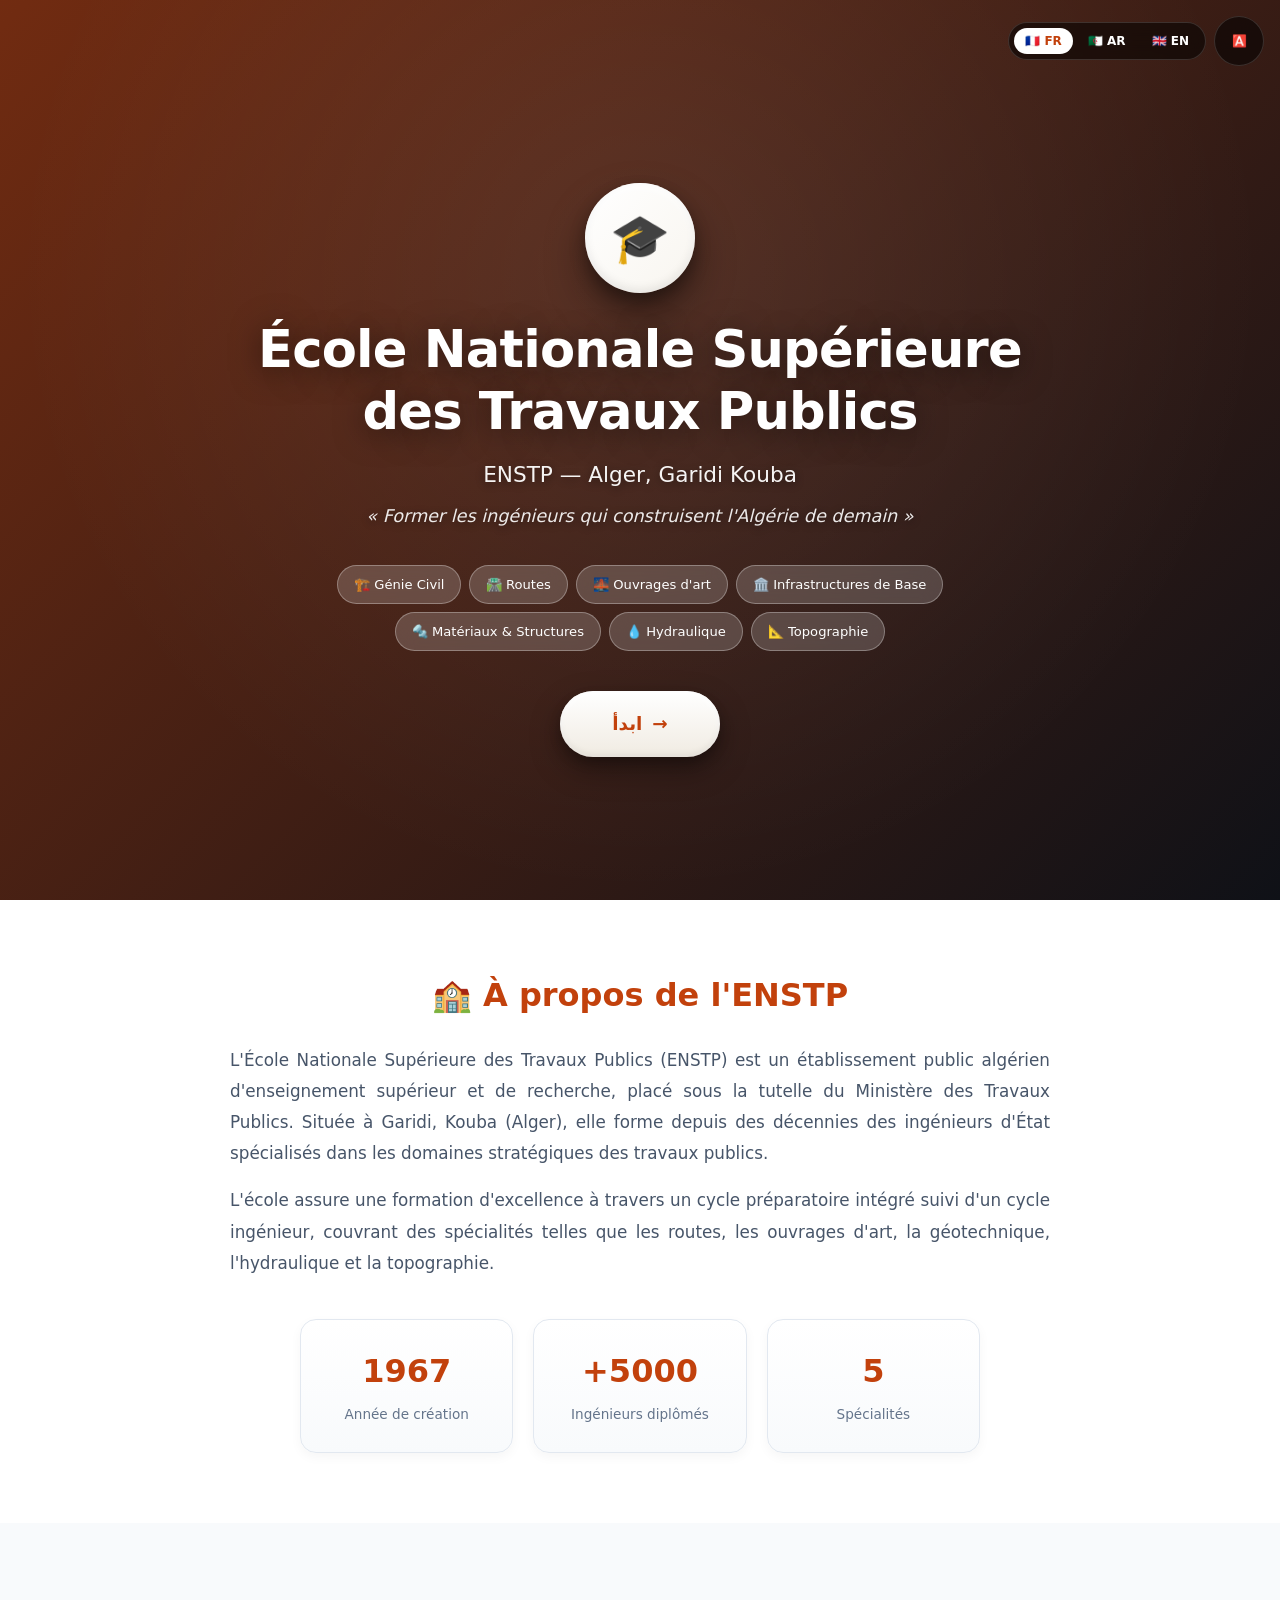
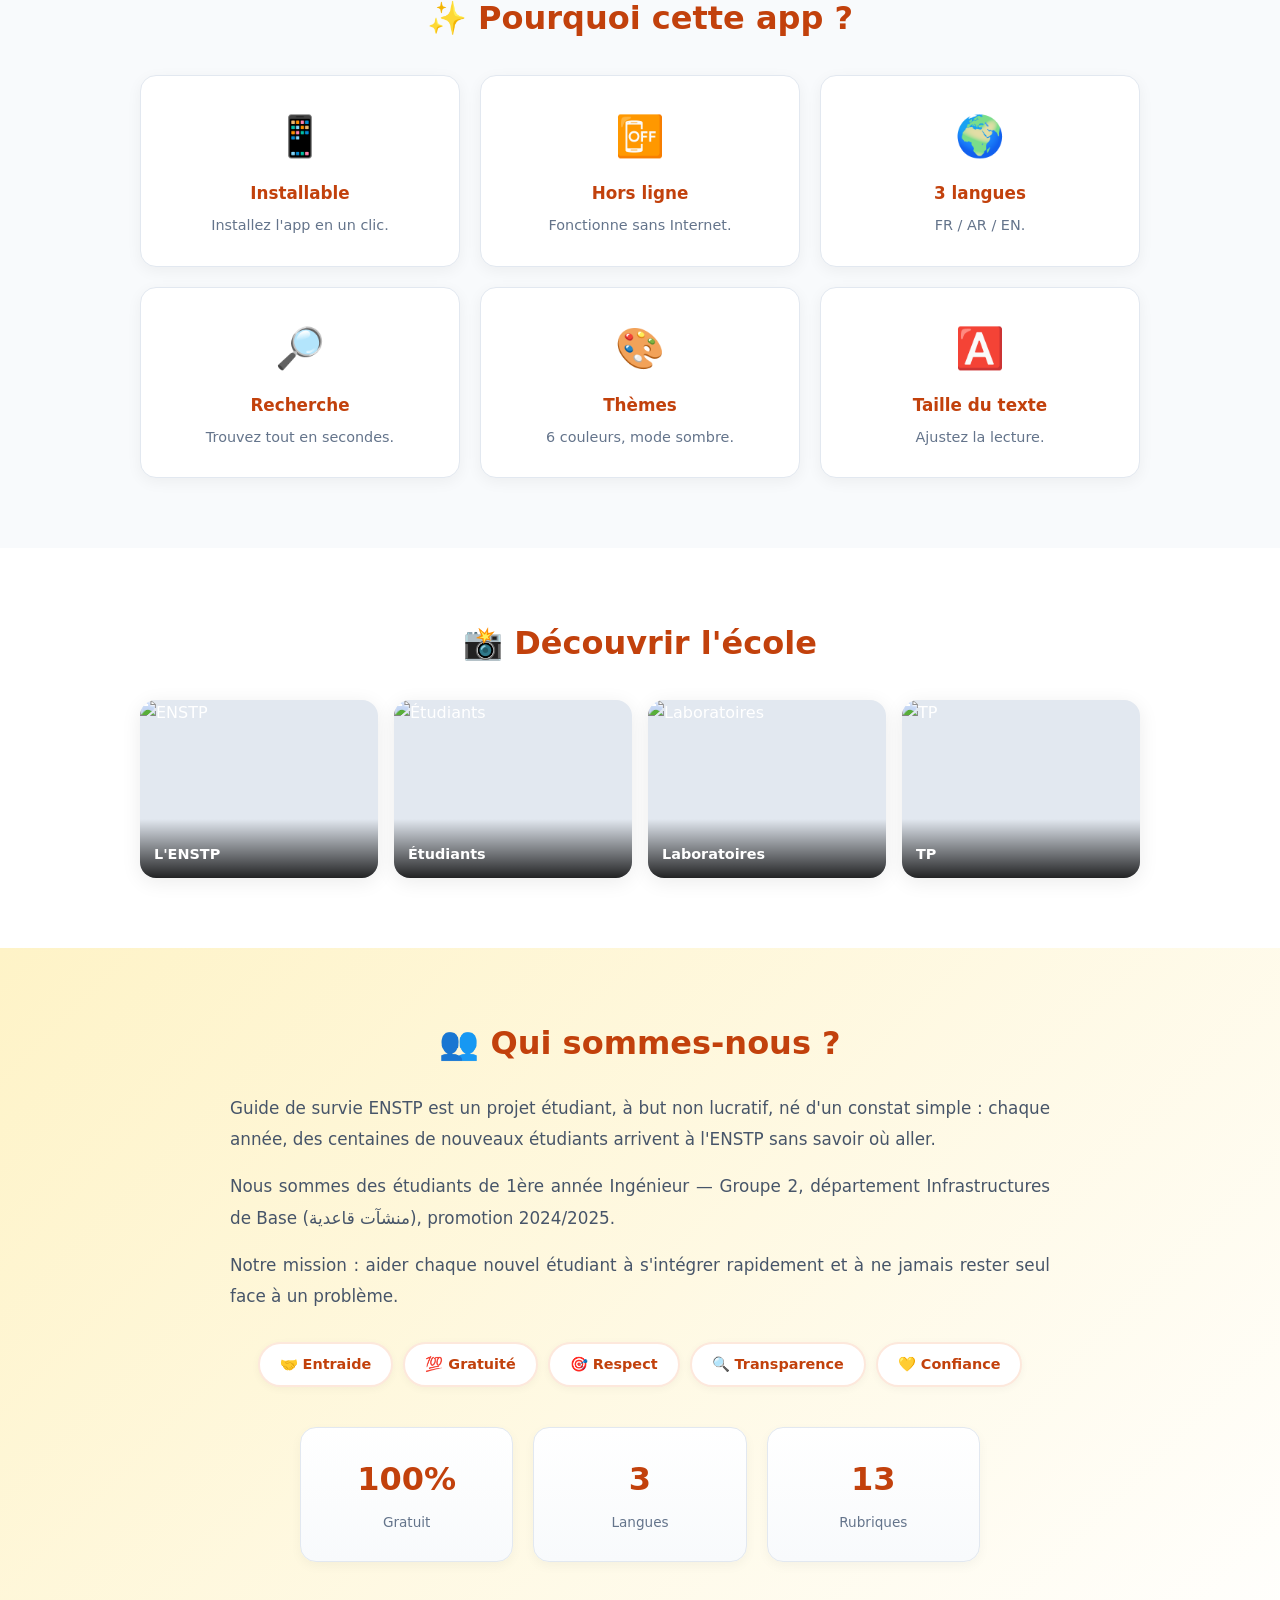
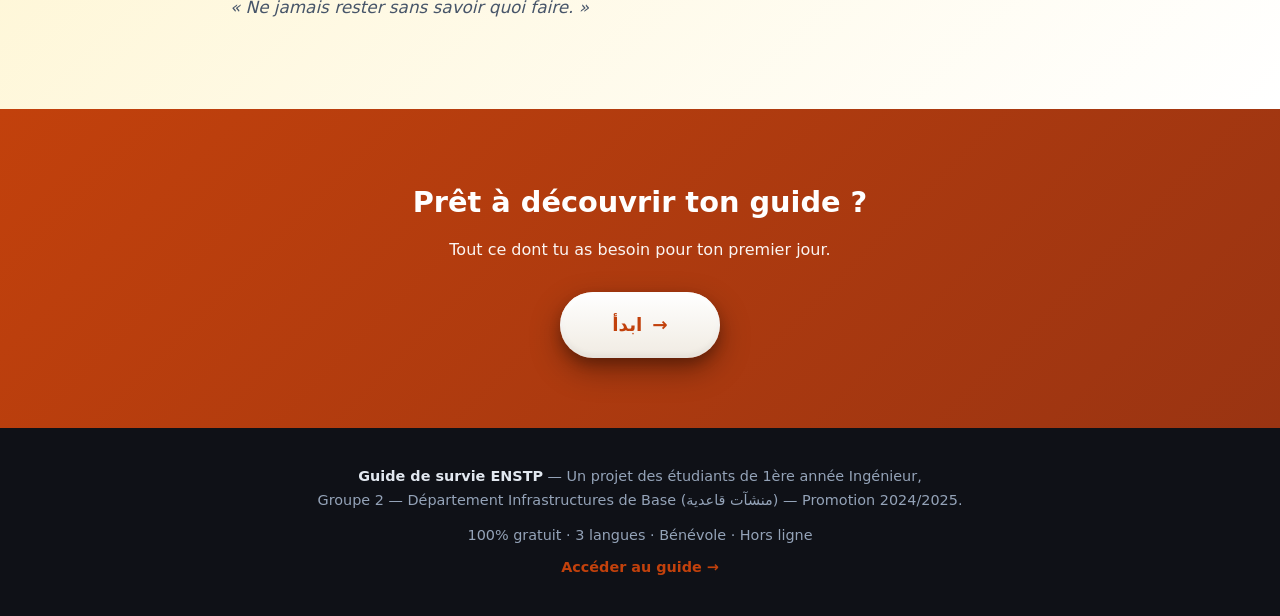
==== commit ef418027: "Update index.html" ====
--- a/index.html
+++ b/index.html
@@ -4,6 +4,8 @@
 <meta charset="utf-8">
 <meta name="viewport" content="width=device-width,initial-scale=1,viewport-fit=cover">
 <title>ENSTP — Guide de survie</title>
+
+<script src="text-size.js"></script>
 
 <meta name="theme-color" content="#c2410c">
 <meta name="description" content="Guide de survie pour les nouveaux étudiants de l'ENSTP — 3 langues, hors ligne, gratuit.">
@@ -25,7 +27,7 @@
 }
 *{box-sizing:border-box;margin:0;padding:0}
 body{
-  font:16px/1.6 system-ui,-apple-system,"Segoe UI",Roboto,sans-serif;
+  font:1rem/1.6 system-ui,-apple-system,"Segoe UI",Roboto,sans-serif;
   background:var(--bg);color:var(--ink);
   overflow-x:hidden;
 }
@@ -55,11 +57,69 @@
 .pill button:hover{background:rgba(255,255,255,.15)}
 .pill button.on{background:#fff;color:var(--acc)}
 
+.ctrl-btn{
+  width:38px;height:38px;padding:0;
+  font-size:1rem;border-radius:50%;
+  display:flex;align-items:center;justify-content:center;
+  background:transparent;color:#fff;
+  cursor:pointer;transition:all .2s;border:0;font-family:inherit;
+}
+.ctrl-btn:hover{background:rgba(255,255,255,.15)}
+
+/* Text Size Panel */
+.text-size-panel{
+  position:fixed;top:70px;right:16px;z-index:999;
+  background:var(--card,#fff);color:var(--ink,#1d2433);
+  padding:16px;border-radius:16px;
+  box-shadow:0 20px 50px rgba(0,0,0,.25);
+  border:1px solid var(--line,#e5e1d8);
+  display:none;min-width:240px;
+}
+.text-size-panel.show{display:block;animation:fadeSlide .25s ease-out}
+@keyframes fadeSlide{from{opacity:0;transform:translateY(-12px)}to{opacity:1;transform:translateY(0)}}
+.text-size-panel .tsp-header{
+  display:flex;justify-content:space-between;align-items:center;
+  margin-bottom:14px;
+}
+.text-size-panel .tsp-header strong{font-size:.9rem;color:#c2410c}
+.text-size-panel .tsp-close{
+  background:none;border:0;font-size:1.4rem;color:#94a3b8;
+  cursor:pointer;padding:0;line-height:1;font-family:inherit;
+}
+.text-size-panel .tsp-list{
+  display:flex;flex-direction:column;gap:8px;
+}
+.text-size-panel .tsp-btn{
+  padding:12px 14px;
+  border:2px solid #e5e1d8;
+  background:#fff;color:#1d2433;
+  border-radius:10px;cursor:pointer;
+  text-align:left;font-family:inherit;
+  transition:all .2s;
+  display:flex;justify-content:space-between;align-items:center;
+}
+.text-size-panel .tsp-btn:hover{
+  border-color:#c2410c;
+  transform:translateX(3px);
+}
+.text-size-panel .tsp-btn.active{
+  border-color:#c2410c;
+  background:#fde8dc;
+  color:#c2410c;
+  font-weight:700;
+}
+.text-size-panel .tsp-btn .tsp-label{
+  font-size:.8rem;color:#94a3b8;
+}
+.text-size-panel .tsp-btn.active .tsp-label{
+  color:#c2410c;
+}
+
 /* ============ Hero ============ */
 .hero{
   position:relative;min-height:100vh;
   display:flex;flex-direction:column;justify-content:center;
-  padding:100px 20px 60px;text-align:center;
+  padding:6.25rem 1.25rem 3.75rem;text-align:center;
   background-image:linear-gradient(135deg,rgba(194,65,12,.55),rgba(15,17,23,.72)),url('https://images.unsplash.com/photo-1562774053-701939374585?w=1600&q=80');
   background-size:cover;
   background-position:center 40%;
@@ -74,7 +134,7 @@
 .hero>*{position:relative;z-index:1}
 
 .logo-3d{
-  width:110px;height:110px;margin:0 auto 26px;
+  width:6.875rem;height:6.875rem;margin:0 auto 1.625rem;
   background:linear-gradient(135deg,#fff,#f8f5ef);
   border-radius:50%;
   display:flex;align-items:center;justify-content:center;
@@ -94,7 +154,7 @@
 .hero h1{
   font-size:clamp(1.7rem,6vw,3.2rem);
   font-weight:900;
-  margin-bottom:16px;
+  margin-bottom:1rem;
   line-height:1.2;
   letter-spacing:-.8px;
   color:#fff;
@@ -102,21 +162,21 @@
 }
 .hero .subtitle{
   font-size:clamp(1rem,3.5vw,1.35rem);
-  opacity:.95;margin-bottom:10px;
+  opacity:.95;margin-bottom:.625rem;
   font-weight:300;color:#fff;
   text-shadow:0 2px 10px rgba(0,0,0,.5);
 }
 .hero .tagline{
   font-size:clamp(.9rem,3vw,1.1rem);
-  opacity:.9;margin-bottom:36px;font-style:italic;
-  max-width:640px;margin-left:auto;margin-right:auto;
+  opacity:.9;margin-bottom:2.25rem;font-style:italic;
+  max-width:40rem;margin-left:auto;margin-right:auto;
   line-height:1.5;color:#fff;
   text-shadow:0 2px 10px rgba(0,0,0,.5);
 }
 
 .badges{
-  display:flex;flex-wrap:wrap;gap:8px;justify-content:center;
-  margin-bottom:40px;max-width:760px;
+  display:flex;flex-wrap:wrap;gap:.5rem;justify-content:center;
+  margin-bottom:2.5rem;max-width:47.5rem;
   margin-left:auto;margin-right:auto;
 }
 .badge{
@@ -124,22 +184,22 @@
   backdrop-filter:blur(10px);
   -webkit-backdrop-filter:blur(10px);
   border:1px solid rgba(255,255,255,.3);
-  padding:8px 16px;border-radius:24px;
+  padding:.5rem 1rem;border-radius:1.5rem;
   font-size:.82rem;font-weight:500;color:#fff;
   transition:all .25s;
 }
 .badge:hover{background:rgba(255,255,255,.28);transform:translateY(-2px)}
 
 .cta-group{
-  display:flex;flex-wrap:wrap;gap:14px;
+  display:flex;flex-wrap:wrap;gap:.875rem;
   justify-content:center;align-items:center;
 }
 
 .btn-3d{
-  display:inline-flex;align-items:center;gap:10px;
+  display:inline-flex;align-items:center;gap:.625rem;
   background:linear-gradient(180deg,#fff,#f0ebe2);
   color:var(--acc);
-  padding:18px 52px;border-radius:50px;
+  padding:1.125rem 3.25rem;border-radius:3.125rem;
   font-size:1.15rem;font-weight:800;
   text-decoration:none;
   box-shadow:
@@ -164,9 +224,9 @@
 html[dir="rtl"] .btn-3d:hover .arrow{transform:scaleX(-1) translateX(6px)}
 
 .btn-install{
-  display:none;align-items:center;gap:8px;
+  display:none;align-items:center;gap:.5rem;
   background:linear-gradient(135deg,#10b981,#059669);
-  color:#fff;padding:15px 30px;border-radius:50px;
+  color:#fff;padding:.9375rem 1.875rem;border-radius:3.125rem;
   font-size:1rem;font-weight:700;
   box-shadow:
     0 10px 25px rgba(16,185,129,.4),
@@ -180,58 +240,58 @@
 .btn-install.show{display:inline-flex}
 
 /* ============ Sections ============ */
-section{padding:70px 20px}
+section{padding:4.375rem 1.25rem}
 .about{background:#fff;color:#1d2433}
-.about-inner{max-width:820px;margin:0 auto}
-.about h2{font-size:clamp(1.4rem,4vw,2rem);color:var(--acc);margin-bottom:24px;text-align:center}
-.about p{font-size:1.05rem;line-height:1.85;color:#475569;margin-bottom:16px;text-align:justify}
+.about-inner{max-width:51.25rem;margin:0 auto}
+.about h2{font-size:clamp(1.4rem,4vw,2rem);color:var(--acc);margin-bottom:1.5rem;text-align:center}
+.about p{font-size:1.05rem;line-height:1.85;color:#475569;margin-bottom:1rem;text-align:justify}
 .about p strong{color:var(--acc)}
 
 .stats{
   display:grid;grid-template-columns:repeat(3,1fr);
-  gap:20px;max-width:700px;margin:40px auto 0;
-  padding:0 10px;
+  gap:1.25rem;max-width:43.75rem;margin:2.5rem auto 0;
+  padding:0 .625rem;
 }
 .stat{
   text-align:center;
   background:linear-gradient(180deg,#fff,#f8fafc);
-  padding:26px 14px;border-radius:16px;
+  padding:1.625rem .875rem;border-radius:1rem;
   border:1px solid #e2e8f0;
   box-shadow:0 4px 12px rgba(0,0,0,.04);
 }
-.stat b{display:block;font-size:2rem;color:var(--acc);font-weight:900;margin-bottom:4px}
+.stat b{display:block;font-size:2rem;color:var(--acc);font-weight:900;margin-bottom:.25rem}
 .stat span{font-size:.85rem;color:#64748b;font-weight:500}
 
 .features{background:#f8fafc}
-.features-inner{max-width:1000px;margin:0 auto}
-.features h2{font-size:clamp(1.4rem,4vw,2rem);color:var(--acc);margin-bottom:30px;text-align:center}
+.features-inner{max-width:62.5rem;margin:0 auto}
+.features h2{font-size:clamp(1.4rem,4vw,2rem);color:var(--acc);margin-bottom:1.875rem;text-align:center}
 .features-grid{
   display:grid;
-  grid-template-columns:repeat(auto-fit,minmax(240px,1fr));
-  gap:20px;
+  grid-template-columns:repeat(auto-fit,minmax(15rem,1fr));
+  gap:1.25rem;
 }
 .feature{
-  background:#fff;padding:28px 20px;border-radius:16px;
+  background:#fff;padding:1.75rem 1.25rem;border-radius:1rem;
   box-shadow:0 4px 15px rgba(0,0,0,.05);
   text-align:center;
   border:1px solid #e2e8f0;
   transition:all .3s;
 }
 .feature:hover{transform:translateY(-6px);box-shadow:0 12px 30px rgba(0,0,0,.1)}
-.feature .icon{font-size:2.5rem;margin-bottom:12px;display:block}
-.feature h3{color:var(--acc);margin-bottom:8px;font-size:1.05rem}
+.feature .icon{font-size:2.5rem;margin-bottom:.75rem;display:block}
+.feature h3{color:var(--acc);margin-bottom:.5rem;font-size:1.05rem}
 .feature p{color:#64748b;font-size:.9rem;line-height:1.6}
 
 .gallery{background:#fff}
-.gallery-inner{max-width:1000px;margin:0 auto}
-.gallery h2{font-size:clamp(1.4rem,4vw,2rem);color:var(--acc);margin-bottom:30px;text-align:center}
+.gallery-inner{max-width:62.5rem;margin:0 auto}
+.gallery h2{font-size:clamp(1.4rem,4vw,2rem);color:var(--acc);margin-bottom:1.875rem;text-align:center}
 .gallery-grid{
   display:grid;
-  grid-template-columns:repeat(auto-fit,minmax(220px,1fr));
-  gap:16px;
+  grid-template-columns:repeat(auto-fit,minmax(13.75rem,1fr));
+  gap:1rem;
 }
 .gallery-item{
-  border-radius:16px;overflow:hidden;
+  border-radius:1rem;overflow:hidden;
   box-shadow:0 4px 20px rgba(0,0,0,.08);
   aspect-ratio:4/3;background:#e2e8f0;
   position:relative;transition:transform .3s;
@@ -241,56 +301,56 @@
 .gallery-item .cap{
   position:absolute;bottom:0;left:0;right:0;
   background:linear-gradient(transparent,rgba(0,0,0,.85));
-  color:#fff;padding:24px 14px 12px;
+  color:#fff;padding:1.5rem .875rem .75rem;
   font-size:.9rem;font-weight:600;
 }
 
 .team{background:linear-gradient(135deg,#fef3c7,#fff)}
-.team-inner{max-width:820px;margin:0 auto}
-.team h2{font-size:clamp(1.4rem,4vw,2rem);color:var(--acc);margin-bottom:24px;text-align:center}
-.team p{font-size:1.05rem;line-height:1.85;color:#475569;margin-bottom:16px;text-align:justify}
+.team-inner{max-width:51.25rem;margin:0 auto}
+.team h2{font-size:clamp(1.4rem,4vw,2rem);color:var(--acc);margin-bottom:1.5rem;text-align:center}
+.team p{font-size:1.05rem;line-height:1.85;color:#475569;margin-bottom:1rem;text-align:justify}
 .team p strong{color:var(--acc)}
-.values{display:flex;flex-wrap:wrap;gap:10px;justify-content:center;margin:30px 0}
+.values{display:flex;flex-wrap:wrap;gap:.625rem;justify-content:center;margin:1.875rem 0}
 .value{
   background:#fff;border:2px solid var(--acc-soft);
-  padding:9px 20px;border-radius:30px;
+  padding:.5625rem 1.25rem;border-radius:1.875rem;
   font-size:.9rem;font-weight:600;color:var(--acc);
   box-shadow:0 2px 8px rgba(0,0,0,.04);
 }
-.quote{text-align:center;margin-top:30px;font-style:italic;color:#94a3b8;font-size:1.05rem}
+.quote{text-align:center;margin-top:1.875rem;font-style:italic;color:#94a3b8;font-size:1.05rem}
 
 .final-cta{
   background:linear-gradient(135deg,var(--acc),var(--acc2));
   text-align:center;color:#fff;
 }
-.final-cta h2{font-size:clamp(1.3rem,4vw,1.8rem);margin-bottom:12px}
-.final-cta p{opacity:.95;margin-bottom:30px;max-width:600px;margin-left:auto;margin-right:auto}
+.final-cta h2{font-size:clamp(1.3rem,4vw,1.8rem);margin-bottom:.75rem}
+.final-cta p{opacity:.95;margin-bottom:1.875rem;max-width:37.5rem;margin-left:auto;margin-right:auto}
 
 footer{
   background:#0f1117;color:#94a3b8;
-  text-align:center;padding:36px 20px;
+  text-align:center;padding:2.25rem 1.25rem;
   font-size:.9rem;line-height:1.7;
 }
 footer strong{color:#e2e8f0}
 footer a{color:var(--acc);text-decoration:none;font-weight:600}
 
 .install-banner{
-  display:none;position:fixed;bottom:20px;
-  left:20px;right:20px;
+  display:none;position:fixed;bottom:1.25rem;
+  left:1.25rem;right:1.25rem;
   background:#fff;color:#1d2433;
-  padding:14px 18px;border-radius:16px;
+  padding:.875rem 1.125rem;border-radius:1rem;
   box-shadow:0 20px 50px rgba(0,0,0,.3);
-  z-index:1000;align-items:center;gap:12px;
-  max-width:440px;margin:0 auto;
+  z-index:1000;align-items:center;gap:.75rem;
+  max-width:27.5rem;margin:0 auto;
   border:1px solid #e2e8f0;
 }
 .install-banner.show{display:flex}
 .install-banner .ib-icon{font-size:1.8rem;flex-shrink:0}
 .install-banner .ib-text{flex:1;font-size:.88rem;line-height:1.4}
-.install-banner .ib-text strong{display:block;color:var(--acc);font-size:.95rem;margin-bottom:2px}
+.install-banner .ib-text strong{display:block;color:var(--acc);font-size:.95rem;margin-bottom:.125rem}
 .install-banner .ib-btn{
   background:var(--acc);color:#fff;
-  padding:10px 18px;border-radius:10px;
+  padding:.625rem 1.125rem;border-radius:.625rem;
   font-weight:600;cursor:pointer;
   font-family:inherit;font-size:.88rem;
   flex-shrink:0;border:0;
@@ -298,28 +358,62 @@
 .install-banner .ib-close{
   background:none;border:0;color:#94a3b8;
   font-size:1.3rem;cursor:pointer;
-  padding:0 4px;font-family:inherit;
-}
-
-@media(max-width:600px){
-  .hero{background-attachment:scroll;background-position:center 30%;padding:80px 16px 50px}
-  .stats{grid-template-columns:1fr;gap:12px}
-  .btn-3d{padding:16px 40px;font-size:1.05rem}
-  .btn-install{padding:13px 24px;font-size:.92rem}
-  .top-controls{top:10px;right:10px;gap:5px}
-  .pill button{padding:5px 9px;font-size:.7rem}
-  .install-banner{left:12px;right:12px;bottom:12px}
+  padding:0 .25rem;font-family:inherit;
+}
+
+@media(max-width:37.5rem){
+  .hero{background-attachment:scroll;background-position:center 30%;padding:5rem 1rem 3.125rem}
+  .stats{grid-template-columns:1fr;gap:.75rem}
+  .btn-3d{padding:1rem 2.5rem;font-size:1.05rem}
+  .btn-install{padding:.8125rem 1.5rem;font-size:.92rem}
+  .top-controls{top:.625rem;right:.625rem;gap:.3125rem}
+  .pill button{padding:.3125rem .5625rem;font-size:.7rem}
+  .install-banner{left:.75rem;right:.75rem;bottom:.75rem}
+  .text-size-panel{top:3.75rem;right:.625rem;left:.625rem;min-width:0}
 }
 </style>
 </head>
 <body>
 
+<!-- ============================================ -->
 <!-- الشريط العلوي -->
+<!-- ============================================ -->
 <div class="top-controls">
   <div class="pill">
     <button onclick="setLang('fr')" data-lang="fr">🇫🇷 FR</button>
     <button onclick="setLang('ar')" data-lang="ar">🇩🇿 AR</button>
     <button onclick="setLang('en')" data-lang="en">🇬🇧 EN</button>
+  </div>
+  <div class="pill">
+    <button class="ctrl-btn" onclick="toggleTextSizePanel()" title="Taille du texte" id="text-size-btn">🅰️</button>
+  </div>
+</div>
+
+<!-- ============================================ -->
+<!-- لوحة حجم النص -->
+<!-- ============================================ -->
+<div class="text-size-panel" id="text-size-panel">
+  <div class="tsp-header">
+    <strong id="tsp-title">Taille du texte</strong>
+    <button class="tsp-close" onclick="closeTextSizePanel()">×</button>
+  </div>
+  <div class="tsp-list">
+    <button class="tsp-btn" data-text-size-btn="small" onclick="setTextSize('small')">
+      <span>🅰️- <span id="ts-small-label">Petit</span></span>
+      <span class="tsp-label">14px</span>
+    </button>
+    <button class="tsp-btn" data-text-size-btn="normal" onclick="setTextSize('normal')">
+      <span>🅰️ <span id="ts-normal-label">Normal</span></span>
+      <span class="tsp-label">16px</span>
+    </button>
+    <button class="tsp-btn" data-text-size-btn="large" onclick="setTextSize('large')">
+      <span>🅰️+ <span id="ts-large-label">Grand</span></span>
+      <span class="tsp-label">19px</span>
+    </button>
+    <button class="tsp-btn" data-text-size-btn="xlarge" onclick="setTextSize('xlarge')">
+      <span>🅰️++ <span id="ts-xlarge-label">Très grand</span></span>
+      <span class="tsp-label">22px</span>
+    </button>
   </div>
 </div>
 
@@ -380,7 +474,7 @@
       <div class="feature"><span class="icon">🌍</span><h3 id="f3-title">3 langues</h3><p id="f3-desc">FR / AR / EN.</p></div>
       <div class="feature"><span class="icon">🔎</span><h3 id="f4-title">Recherche</h3><p id="f4-desc">Trouvez tout en secondes.</p></div>
       <div class="feature"><span class="icon">🎨</span><h3 id="f5-title">Thèmes</h3><p id="f5-desc">6 couleurs, mode sombre.</p></div>
-      <div class="feature"><span class="icon">💯</span><h3 id="f6-title">100% gratuit</h3><p id="f6-desc">Par des étudiants.</p></div>
+      <div class="feature"><span class="icon">🅰️</span><h3 id="f7-title">Taille du texte</h3><p id="f7-desc">Ajustez la lecture.</p></div>
     </div>
   </div>
 </section>
@@ -438,8 +532,8 @@
 
 <footer>
   <p><strong>Guide de survie ENSTP</strong> — Un projet des étudiants de 1ère année Ingénieur,<br>Groupe 2 — Département Infrastructures de Base (منشآت قاعدية) — Promotion 2024/2025.</p>
-  <p style="margin-top:10px">100% gratuit · 3 langues · Bénévole · Hors ligne</p>
-  <p style="margin-top:8px"><a href="guide.html">Accéder au guide →</a></p>
+  <p style="margin-top:.625rem">100% gratuit · 3 langues · Bénévole · Hors ligne</p>
+  <p style="margin-top:.5rem"><a href="guide.html">Accéder au guide →</a></p>
 </footer>
 
 <div class="install-banner" id="install-banner">
@@ -469,7 +563,7 @@
     f3Title: "3 langues", f3Desc: "FR / AR / EN.",
     f4Title: "Recherche", f4Desc: "Trouvez tout en secondes.",
     f5Title: "Thèmes", f5Desc: "6 couleurs, mode sombre.",
-    f6Title: "100% gratuit", f6Desc: "Par des étudiants.",
+    f7Title: "Taille du texte", f7Desc: "Ajustez la lecture.",
     galleryTitle: "📸 Découvrir l'école",
     cap1: "L'ENSTP", cap2: "Étudiants", cap3: "Laboratoires", cap4: "TP",
     teamTitle: "👥 Qui sommes-nous ?",
@@ -481,7 +575,9 @@
     finalTitle: "Prêt à découvrir ton guide ?",
     finalP: "Tout ce dont tu as besoin pour ton premier jour.",
     finalBtn: "ابدأ",
-    ibTitle: "Installer l'app", ibDesc: "Accès rapide, hors ligne", ibBtn: "Installer"
+    ibTitle: "Installer l'app", ibDesc: "Accès rapide, hors ligne", ibBtn: "Installer",
+    tspTitle: "Taille du texte",
+    tsSmall: "Petit", tsNormal: "Normal", tsLarge: "Grand", tsXLarge: "Très grand"
   },
   ar: {
     heroTitle: "المدرسة الوطنية العليا<br>للأشغال العمومية",
@@ -498,7 +594,7 @@
     f3Title: "3 لغات", f3Desc: "فرنسي، عربي، إنجليزي.",
     f4Title: "بحث ذكي", f4Desc: "جد كل شيء بسرعة.",
     f5Title: "ألوان", f5Desc: "6 ألوان، وضع ليلي.",
-    f6Title: "مجاني 100%", f6Desc: "من الطلاب.",
+    f7Title: "حجم النص", f7Desc: "اضبط القراءة.",
     galleryTitle: "📸 اكتشف المدرسة",
     cap1: "المدرسة", cap2: "طلاب", cap3: "مخابر", cap4: "تطبيقي",
     teamTitle: "👥 من نحن؟",
@@ -510,7 +606,9 @@
     finalTitle: "جاهز لاكتشاف دليلك؟",
     finalP: "كل ما تحتاجه ليومك الأول.",
     finalBtn: "ابدأ",
-    ibTitle: "ثبّت التطبيق", ibDesc: "وصول سريع، بدون إنترنت", ibBtn: "تثبيت"
+    ibTitle: "ثبّت التطبيق", ibDesc: "وصول سريع، بدون إنترنت", ibBtn: "تثبيت",
+    tspTitle: "حجم النص",
+    tsSmall: "صغير", tsNormal: "عادي", tsLarge: "كبير", tsXLarge: "كبير جداً"
   },
   en: {
     heroTitle: "National Higher School<br>of Public Works",
@@ -527,7 +625,7 @@
     f3Title: "3 languages", f3Desc: "FR / AR / EN.",
     f4Title: "Smart search", f4Desc: "Find anything fast.",
     f5Title: "Themes", f5Desc: "6 colors, dark mode.",
-    f6Title: "100% free", f6Desc: "By students.",
+    f7Title: "Text size", f7Desc: "Adjust reading.",
     galleryTitle: "📸 Discover the school",
     cap1: "ENSTP", cap2: "Students", cap3: "Labs", cap4: "Practical work",
     teamTitle: "👥 Who are we?",
@@ -539,7 +637,9 @@
     finalTitle: "Ready to discover your guide?",
     finalP: "Everything you need for your first day.",
     finalBtn: "Start",
-    ibTitle: "Install the app", ibDesc: "Fast access, offline", ibBtn: "Install"
+    ibTitle: "Install the app", ibDesc: "Fast access, offline", ibBtn: "Install",
+    tspTitle: "Text size",
+    tsSmall: "Small", tsNormal: "Normal", tsLarge: "Large", tsXLarge: "X-Large"
   }
 };
 
@@ -561,14 +661,17 @@
     'f3-title': 'f3Title', 'f3-desc': 'f3Desc',
     'f4-title': 'f4Title', 'f4-desc': 'f4Desc',
     'f5-title': 'f5Title', 'f5-desc': 'f5Desc',
-    'f6-title': 'f6Title', 'f6-desc': 'f6Desc',
+    'f7-title': 'f7Title', 'f7-desc': 'f7Desc',
     'gallery-title': 'galleryTitle',
     'cap1': 'cap1', 'cap2': 'cap2', 'cap3': 'cap3', 'cap4': 'cap4',
     'team-title': 'teamTitle', 'team-p1': 'teamP1', 'team-p2': 'teamP2', 'team-p3': 'teamP3',
     'team-stat1': 'teamStat1', 'team-stat2': 'teamStat2', 'team-stat3': 'teamStat3',
     'team-quote': 'teamQuote',
     'final-title': 'finalTitle', 'final-p': 'finalP', 'final-btn': 'finalBtn',
-    'ib-title': 'ibTitle', 'ib-desc': 'ibDesc', 'ib-btn': 'ibBtn'
+    'ib-title': 'ibTitle', 'ib-desc': 'ibDesc', 'ib-btn': 'ibBtn',
+    'tsp-title': 'tspTitle',
+    'ts-small-label': 'tsSmall', 'ts-normal-label': 'tsNormal',
+    'ts-large-label': 'tsLarge', 'ts-xlarge-label': 'tsXLarge'
   };
 
   Object.keys(map).forEach(id => {
@@ -622,7 +725,6 @@
          window.navigator.standalone === true;
 }
 
-// Service Worker
 if ('serviceWorker' in navigator) {
   window.addEventListener('load', () => {
     navigator.serviceWorker.register('sw.js', { scope: './' })
@@ -631,8 +733,9 @@
   });
 }
 
-// Start
+// Init
 setLang(localStorage.getItem('lang') || 'fr');
+if (typeof applyTextSize === 'function') applyTextSize();
 </script>
 </body>
 </html>
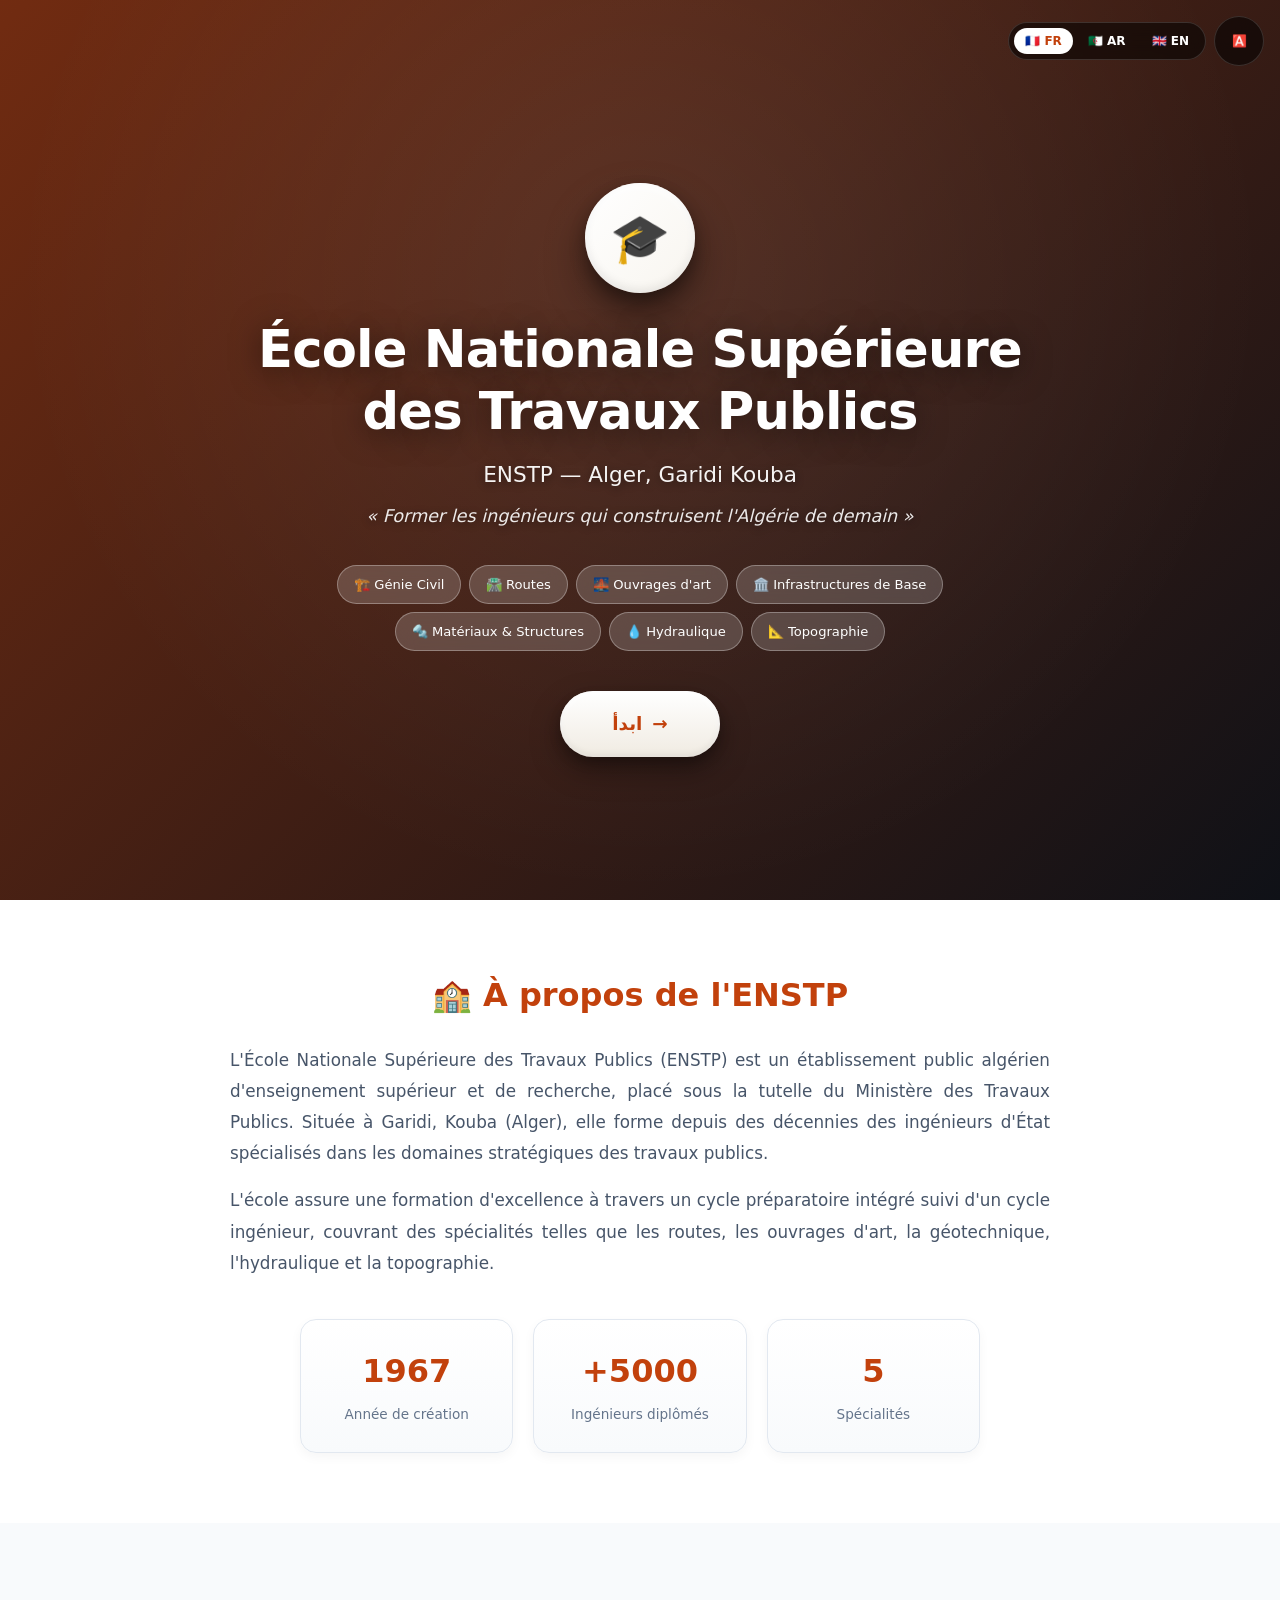
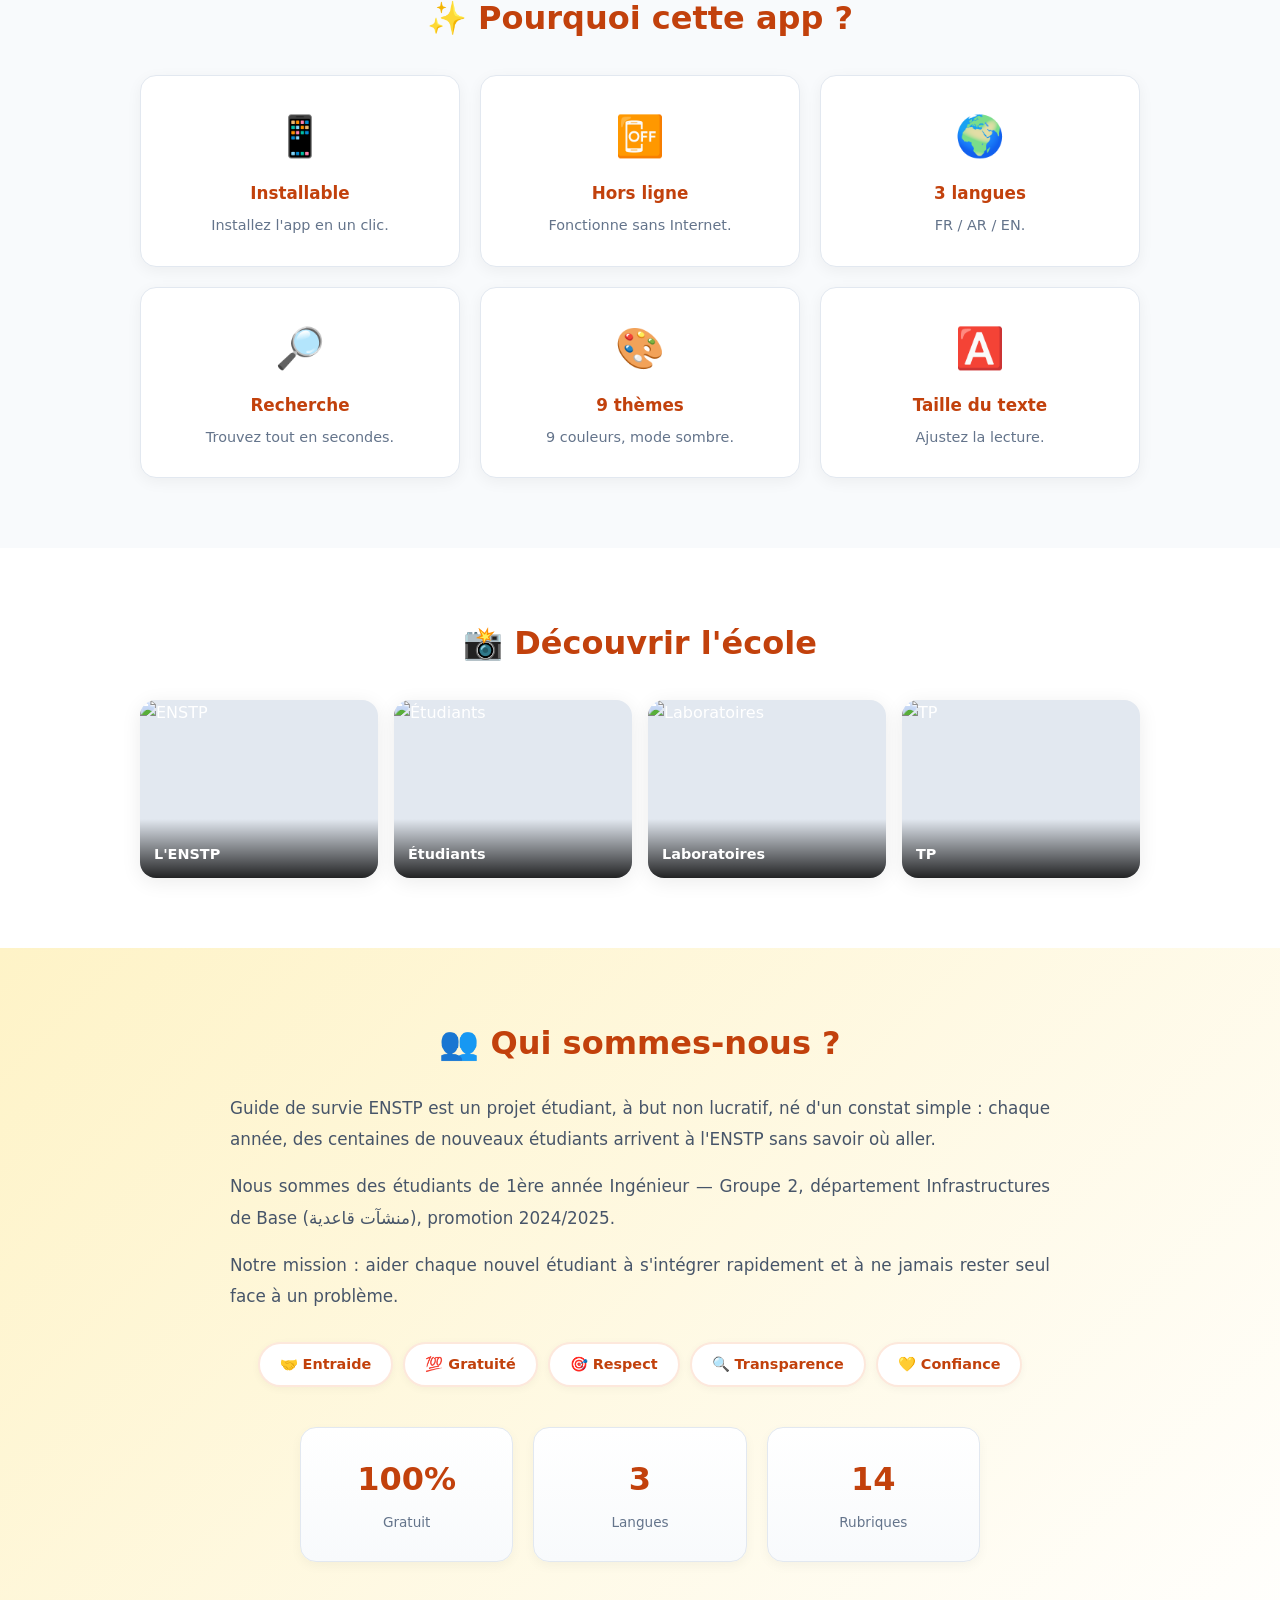
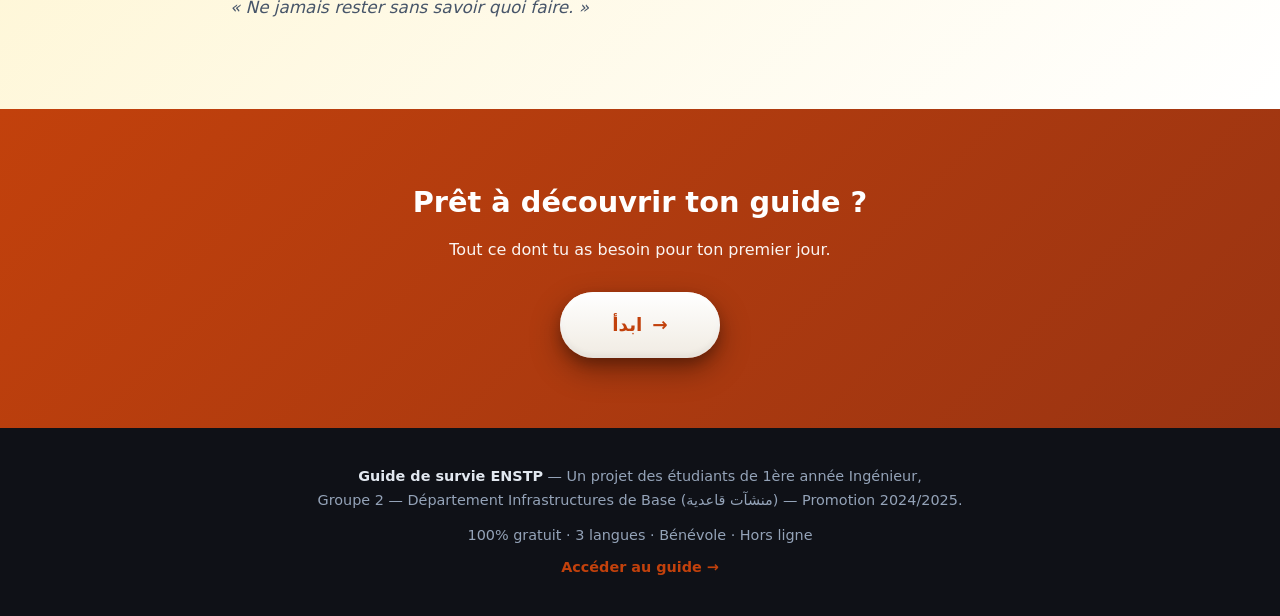
==== commit 1ca076e7: "Update index.html" ====
--- a/index.html
+++ b/index.html
@@ -69,10 +69,10 @@
 /* Text Size Panel */
 .text-size-panel{
   position:fixed;top:70px;right:16px;z-index:999;
-  background:var(--card,#fff);color:var(--ink,#1d2433);
+  background:#fff;color:#1d2433;
   padding:16px;border-radius:16px;
   box-shadow:0 20px 50px rgba(0,0,0,.25);
-  border:1px solid var(--line,#e5e1d8);
+  border:1px solid #e5e1d8;
   display:none;min-width:240px;
 }
 .text-size-panel.show{display:block;animation:fadeSlide .25s ease-out}
@@ -361,7 +361,7 @@
   padding:0 .25rem;font-family:inherit;
 }
 
-@media(max-width:37.5rem){
+@media(max-width:600px){
   .hero{background-attachment:scroll;background-position:center 30%;padding:5rem 1rem 3.125rem}
   .stats{grid-template-columns:1fr;gap:.75rem}
   .btn-3d{padding:1rem 2.5rem;font-size:1.05rem}
@@ -473,7 +473,7 @@
       <div class="feature"><span class="icon">📴</span><h3 id="f2-title">Hors ligne</h3><p id="f2-desc">Fonctionne sans Internet.</p></div>
       <div class="feature"><span class="icon">🌍</span><h3 id="f3-title">3 langues</h3><p id="f3-desc">FR / AR / EN.</p></div>
       <div class="feature"><span class="icon">🔎</span><h3 id="f4-title">Recherche</h3><p id="f4-desc">Trouvez tout en secondes.</p></div>
-      <div class="feature"><span class="icon">🎨</span><h3 id="f5-title">Thèmes</h3><p id="f5-desc">6 couleurs, mode sombre.</p></div>
+      <div class="feature"><span class="icon">🎨</span><h3 id="f5-title">9 thèmes</h3><p id="f5-desc">9 couleurs, mode sombre.</p></div>
       <div class="feature"><span class="icon">🅰️</span><h3 id="f7-title">Taille du texte</h3><p id="f7-desc">Ajustez la lecture.</p></div>
     </div>
   </div>
@@ -513,7 +513,7 @@
     <div class="stats">
       <div class="stat"><b>100%</b><span id="team-stat1">Gratuit</span></div>
       <div class="stat"><b>3</b><span id="team-stat2">Langues</span></div>
-      <div class="stat"><b>13</b><span id="team-stat3">Rubriques</span></div>
+      <div class="stat"><b>14</b><span id="team-stat3">Rubriques</span></div>
     </div>
     <p class="quote" id="team-quote">« Ne jamais rester sans savoir quoi faire. »</p>
   </div>
@@ -562,7 +562,7 @@
     f2Title: "Hors ligne", f2Desc: "Fonctionne sans Internet.",
     f3Title: "3 langues", f3Desc: "FR / AR / EN.",
     f4Title: "Recherche", f4Desc: "Trouvez tout en secondes.",
-    f5Title: "Thèmes", f5Desc: "6 couleurs, mode sombre.",
+    f5Title: "9 thèmes", f5Desc: "9 couleurs, mode sombre.",
     f7Title: "Taille du texte", f7Desc: "Ajustez la lecture.",
     galleryTitle: "📸 Découvrir l'école",
     cap1: "L'ENSTP", cap2: "Étudiants", cap3: "Laboratoires", cap4: "TP",
@@ -593,7 +593,7 @@
     f2Title: "بدون إنترنت", f2Desc: "يعمل بدون إنترنت.",
     f3Title: "3 لغات", f3Desc: "فرنسي، عربي، إنجليزي.",
     f4Title: "بحث ذكي", f4Desc: "جد كل شيء بسرعة.",
-    f5Title: "ألوان", f5Desc: "6 ألوان، وضع ليلي.",
+    f5Title: "9 ألوان", f5Desc: "9 ألوان، وضع ليلي.",
     f7Title: "حجم النص", f7Desc: "اضبط القراءة.",
     galleryTitle: "📸 اكتشف المدرسة",
     cap1: "المدرسة", cap2: "طلاب", cap3: "مخابر", cap4: "تطبيقي",
@@ -624,7 +624,7 @@
     f2Title: "Offline", f2Desc: "Works without Internet.",
     f3Title: "3 languages", f3Desc: "FR / AR / EN.",
     f4Title: "Smart search", f4Desc: "Find anything fast.",
-    f5Title: "Themes", f5Desc: "6 colors, dark mode.",
+    f5Title: "9 themes", f5Desc: "9 colors, dark mode.",
     f7Title: "Text size", f7Desc: "Adjust reading.",
     galleryTitle: "📸 Discover the school",
     cap1: "ENSTP", cap2: "Students", cap3: "Labs", cap4: "Practical work",
@@ -687,7 +687,6 @@
   });
 }
 
-// PWA install
 let deferredPrompt = null;
 window.addEventListener('beforeinstallprompt', (e) => {
   e.preventDefault();
@@ -733,7 +732,6 @@
   });
 }
 
-// Init
 setLang(localStorage.getItem('lang') || 'fr');
 if (typeof applyTextSize === 'function') applyTextSize();
 </script>
